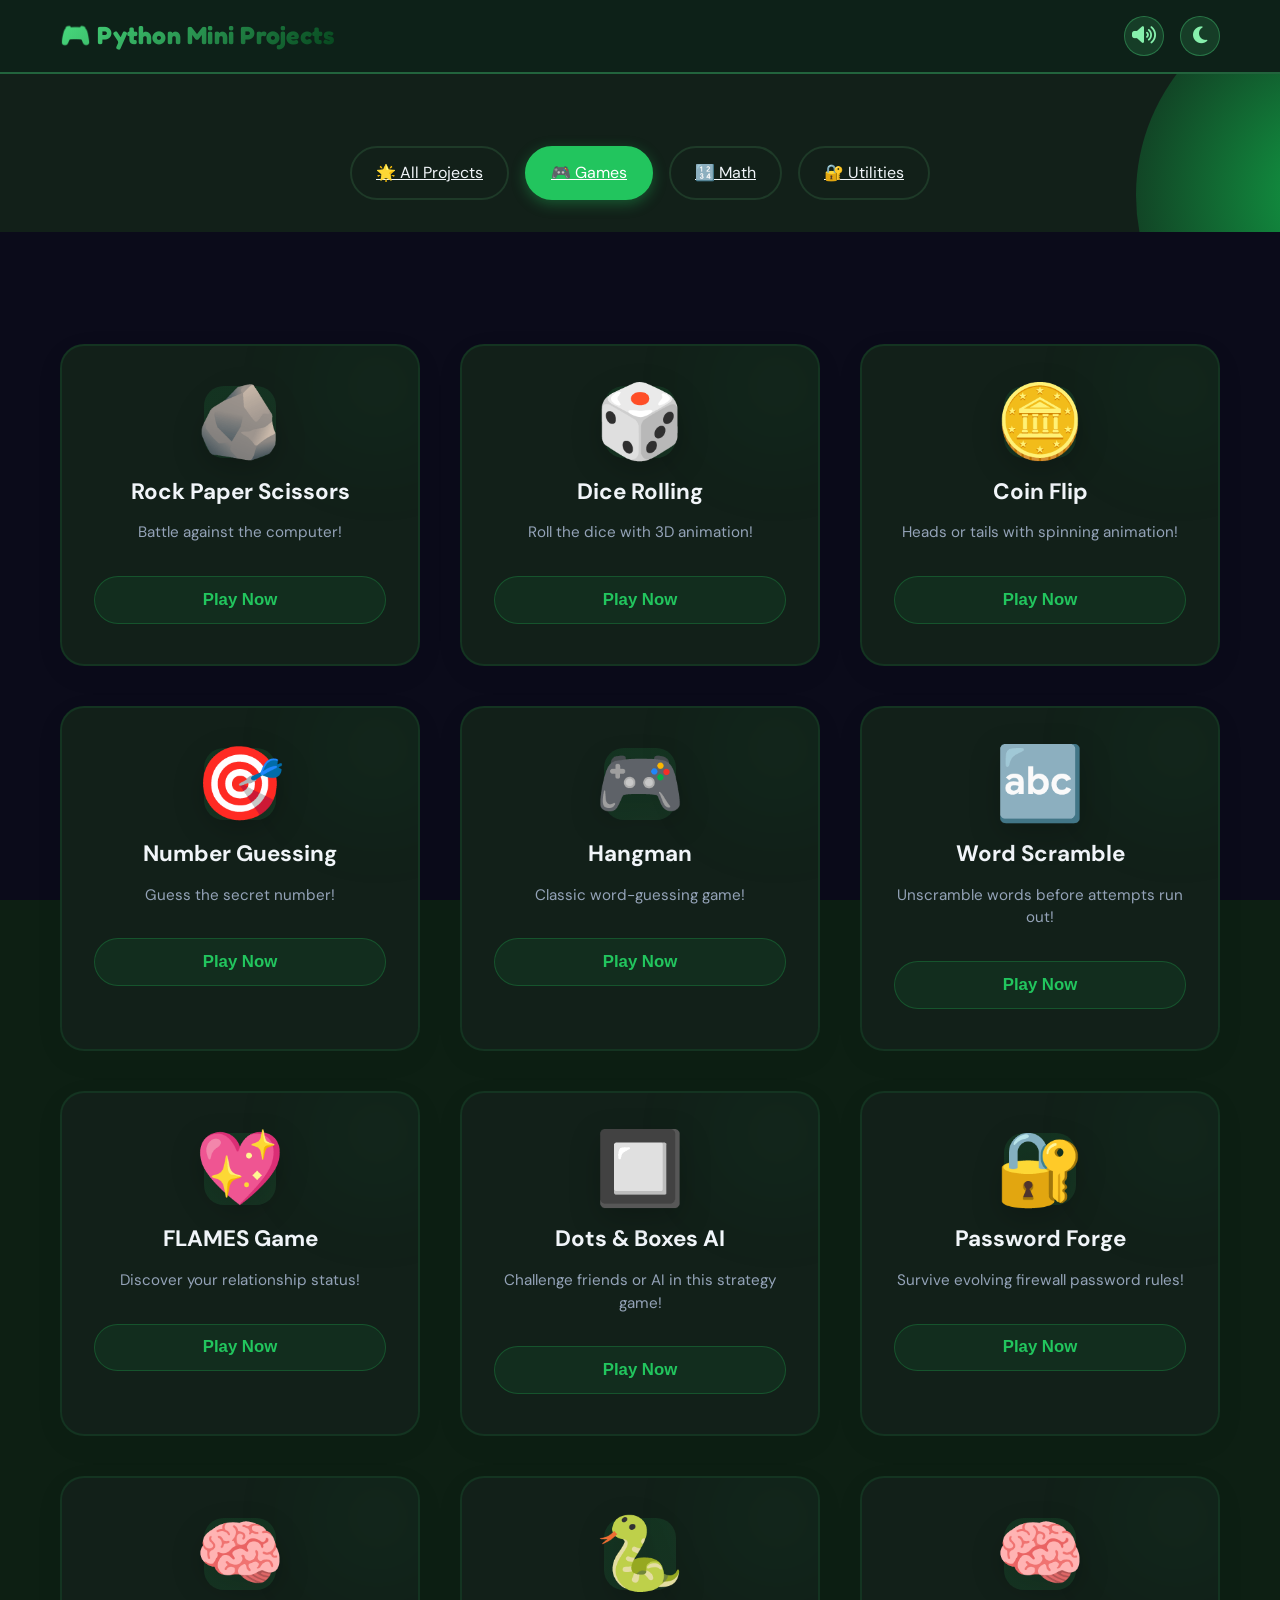
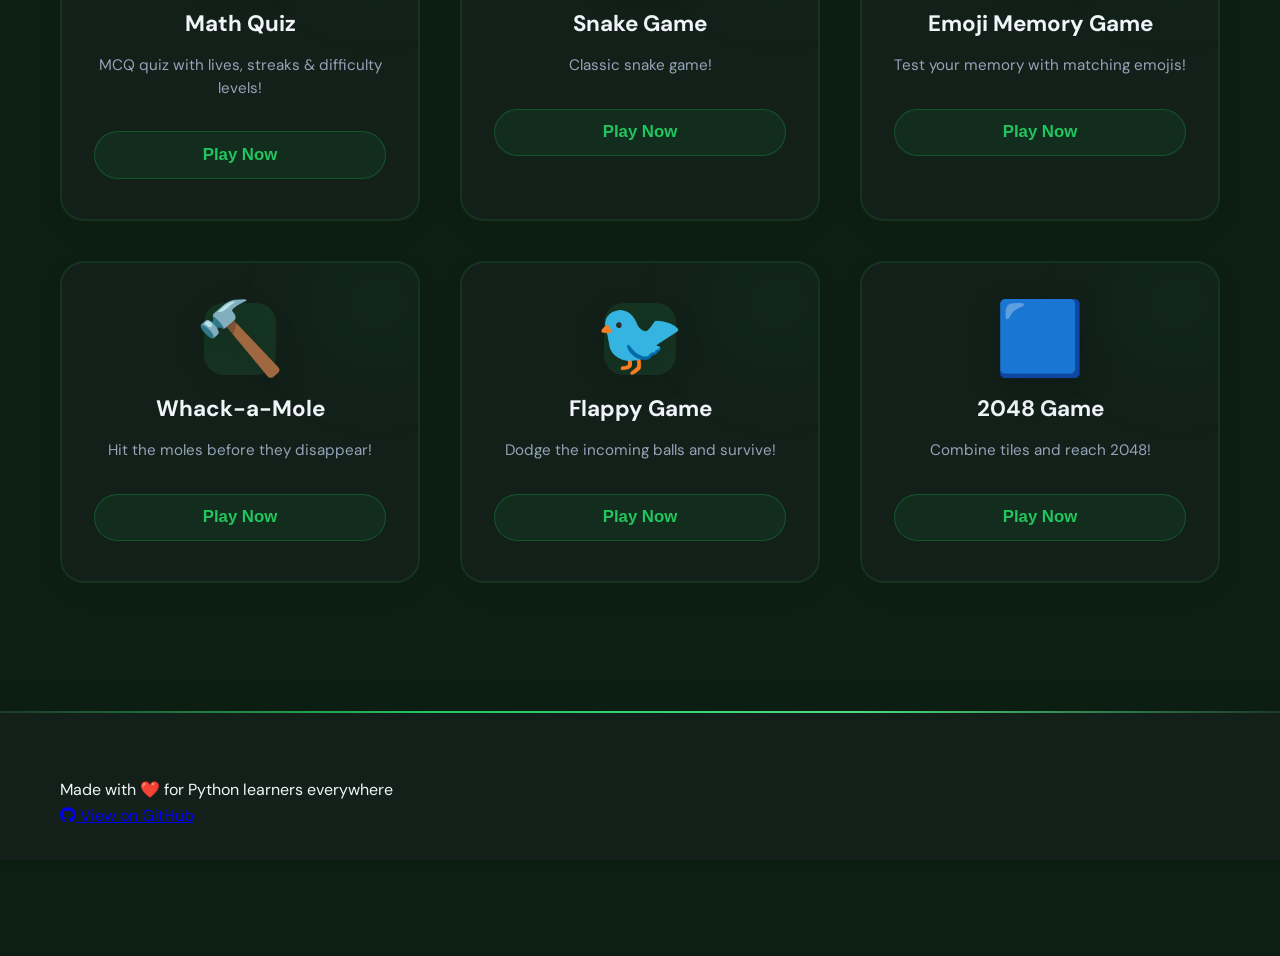
==== web-app/games.html @ bec65f0b "ft : Fixed Search bar and changed the try now button" ====
<!DOCTYPE html>
<html lang="en">

<head>
    <meta charset="UTF-8">
    <meta name="viewport" content="width=device-width, initial-scale=1.0">
    <meta name="description" content="Play beginner-friendly Python game projects in your browser—arcade games, puzzles, and more.">
    <meta name="color-scheme" content="dark light">
    <meta id="themeColorMeta" name="theme-color" content="#0f172a">
    <meta property="og:title" content="Games — Python Mini Projects">
    <meta property="og:description" content="Interactive games—no install required.">
    <meta property="og:type" content="website">
    <title>🎮 Games - Python Mini Projects</title>
    <link rel="icon" href="assets/favicon.svg" type="image/svg+xml">
    <link rel="stylesheet" href="css/styles.css">
    <link rel="stylesheet" href="https://cdnjs.cloudflare.com/ajax/libs/font-awesome/6.4.0/css/all.min.css">
    <style>
        /* ── Page background ── */
        body[data-page="games"] {
            background-image: url('assets/games-bg.jpg');
            background-size: cover;
            background-attachment: fixed;
            background-position: center;
        }

        /* Overlay so cards stay readable */
        body[data-page="games"]::before {
            content: '';
            position: fixed;
            inset: 0;
            background: rgba(10, 4, 30, 0.72);
            z-index: 0;
            pointer-events: none;
        }

        body[data-page="games"] .navbar,
        body[data-page="games"] main,
        body[data-page="games"] .footer {
            position: relative;
            z-index: 1;
        }

        /* Light mode overlay */
        [data-theme="light"] body[data-page="games"]::before {
            background: rgba(237, 233, 254, 0.80);
        }

        /* Active tab highlight for this page */
        .tab[data-category="games"] {
            background: var(--primary-color);
            border-color: var(--primary-color);
            color: white;
        }
    </style>
</head>

<body data-page="games">
    <a href="#main-content" class="skip-link">🚀 Skip to main content</a>

    <!-- Navigation -->
    <nav class="navbar" aria-label="Primary">
        <div class="container">
            <div class="logo">
                <h1>🎮 Python Mini Projects</h1>
            </div>
            <div class="nav-controls">
                <button type="button" class="sound-toggle" id="soundToggle" aria-label="Mute sounds">
                    <i class="fas fa-volume-up" aria-hidden="true"></i>
                </button>
                <button type="button" class="theme-toggle" id="themeToggle" aria-label="Switch to light mode">
                    <i class="fas fa-moon" aria-hidden="true"></i>
                </button>
            </div>
        </div>
    </nav>

    <main id="main-content" tabindex="-1">

        <!-- Category Tabs -->
        <section class="tabs-section" aria-label="Project categories">
            <div class="container">
                <div class="tabs-wrapper">
                    <div class="tabs" role="tablist" aria-label="Project categories">
                        <a href="index.html" class="tab" role="tab">🌟 All Projects</a>
                        <a href="games.html" class="tab active" role="tab" aria-selected="true">🎮 Games</a>
                        <a href="math.html" class="tab" role="tab">🔢 Math</a>
                        <a href="utilities.html" class="tab" role="tab">🔐 Utilities</a>
                    </div>
                </div>
            </div>
        </section>

        <!-- Projects Grid — Games only -->
        <section class="projects-section" aria-label="Game Projects">
            <div class="container">
                <div class="projects-grid" id="projectsGrid">

                    <div class="project-card" data-category="games" data-project="rock-paper-scissor">
                        <div class="card-icon">🪨</div>
                        <h3>Rock Paper Scissors</h3>
                        <p>Battle against the computer!</p>
                        <button class="btn-play">Play Now</button>
                    </div>

                    <div class="project-card" data-category="games" data-project="dice-rolling">
                        <div class="card-icon">🎲</div>
                        <h3>Dice Rolling</h3>
                        <p>Roll the dice with 3D animation!</p>
                        <button class="btn-play">Play Now</button>
                    </div>

                    <div class="project-card" data-category="games" data-project="coin-flip">
                        <div class="card-icon">🪙</div>
                        <h3>Coin Flip</h3>
                        <p>Heads or tails with spinning animation!</p>
                        <button class="btn-play">Play Now</button>
                    </div>

                    <div class="project-card" data-category="games" data-project="number-guessing">
                        <div class="card-icon">🎯</div>
                        <h3>Number Guessing</h3>
                        <p>Guess the secret number!</p>
                        <button class="btn-play">Play Now</button>
                    </div>

                    <div class="project-card" data-category="games" data-project="hangman">
                        <div class="card-icon">🎮</div>
                        <h3>Hangman</h3>
                        <p>Classic word-guessing game!</p>
                        <button class="btn-play">Play Now</button>
                    </div>

                    <div class="project-card" data-category="games" data-project="word-scramble">
                        <div class="card-icon">🔤</div>
                        <h3>Word Scramble</h3>
                        <p>Unscramble words before attempts run out!</p>
                        <button class="btn-play">Play Now</button>
                    </div>

                    <div class="project-card" data-category="games" data-project="flames">
                        <div class="card-icon">💖</div>
                        <h3>FLAMES Game</h3>
                        <p>Discover your relationship status!</p>
                        <button class="btn-play">Play Now</button>
                    </div>

                    <div class="project-card" data-category="games" data-project="dots-boxes">
                        <div class="card-icon">🔲</div>
                        <h3>Dots &amp; Boxes AI</h3>
                        <p>Challenge friends or AI in this strategy game!</p>
                        <button class="btn-play">Play Now</button>
                    </div>

                    <div class="project-card" data-category="games" data-project="password-forge">
                        <div class="card-icon">🔐</div>
                        <h3>Password Forge</h3>
                        <p>Survive evolving firewall password rules!</p>
                        <button class="btn-play">Play Now</button>
                    </div>

                    <div class="project-card" data-category="games" data-project="math-quiz">
                        <div class="card-icon">🧠</div>
                        <h3>Math Quiz</h3>
                        <p>MCQ quiz with lives, streaks & difficulty levels!</p>
                        <button class="btn-play">Play Now</button>
                    </div>

                    <div class="project-card" data-category="games" data-project="snake-game">
                        <div class="card-icon">🐍</div>
                        <h3>Snake Game</h3>
                        <p>Classic snake game!</p>
                        <button class="btn-play">Play Now</button>
                    </div>

                    <div class="project-card" data-category="games" data-project="emoji-memory">
                        <div class="card-icon">🧠</div>
                        <h3>Emoji Memory Game</h3>
                        <p>Test your memory with matching emojis!</p>
                        <button class="btn-play">Play Now</button>
                    </div>

                    <div class="project-card" data-category="games" data-project="whack-a-mole">
                        <div class="card-icon">🔨</div>
                        <h3>Whack-a-Mole</h3>
                        <p>Hit the moles before they disappear!</p>
                        <button class="btn-play">Play Now</button>
                    </div>

                    <div class="project-card" data-category="games" data-project="flappy-game">
                        <div class="card-icon">🐦</div>
                        <h3>Flappy Game</h3>
                        <p>Dodge the incoming balls and survive!</p>
                        <button class="btn-play">Play Now</button>
                    </div>

                    <div class="project-card" data-category="games" data-project="game2048">
                        <div class="card-icon">🟦</div>
                        <h3>2048 Game</h3>
                        <p>Combine tiles and reach 2048!</p>
                        <button class="btn-play">Play Now</button>
                    </div>

                </div><!-- /projects-grid -->
            </div>
        </section>

    </main>

    <!-- Project Modal -->
    <div class="modal" id="projectModal" role="dialog" aria-modal="true"
         aria-labelledby="modalDialogTitle" aria-hidden="true">
        <div class="modal-content">
            <h2 id="modalDialogTitle" class="modal-dialog-title visually-hidden" tabindex="-1">Interactive project</h2>
            <button type="button" class="modal-close" id="modalClose"
                    aria-label="Close project dialog">&times;</button>
            <div id="modalBody"></div>
        </div>
    </div>

    <button type="button" class="back-to-top" id="backToTop" aria-label="Back to top" title="Back to top">
        <i class="fas fa-arrow-up" aria-hidden="true"></i>
    </button>

    <footer class="footer">
        <div class="container">
            <p>Made with ❤️ for Python learners everywhere</p>
            <p>
                <a href="https://github.com/steam-bell-92/python-mini-project"
                   target="_blank" rel="noopener noreferrer">
                    <i class="fab fa-github" aria-hidden="true"></i> View on GitHub
                </a>
            </p>
        </div>
    </footer>

    <script src="js/audio.js"></script>
    <script src="js/projects/rock-paper-scissor.js"></script>
    <script src="js/projects/dice-rolling.js"></script>
    <script src="js/projects/coin-flip.js"></script>
    <script src="js/projects/number-guessing.js"></script>
    <script src="js/projects/hangman.js"></script>
    <script src="js/projects/flames.js"></script>
    <script src="js/projects/fibonacci.js"></script>
    <script src="js/projects/pascal-triangle.js"></script>
    <script src="js/projects/calculator.js"></script>
    <script src="js/projects/collatz.js"></script>
    <script src="js/projects/armstrong.js"></script>
    <script src="js/projects/prime-analyzer.js"></script>
    <script src="js/projects/projectile-motion.js"></script>
    <script src="js/projects/progression-recognizer.js"></script>
    <script src="js/projects/coordinate-polar-transform.js"></script>
    <script src="js/projects/derivative-calculator.js"></script>
    <script src="js/projects/morse-code.js"></script>
    <script src="js/projects/tower-of-hanoi.js"></script>
    <script src="js/projects/math-quiz.js"></script>
    <script src="js/projects/simon-says.js"></script>
    <script src="js/projects.js"></script>
    <script src="js/main.js"></script>

</body>
</html>
---- web-app/css/styles.css ----
/* ── Google Fonts ── */
@import url('https://fonts.googleapis.com/css2?family=Fredoka:wght@400;500;600;700&family=DM+Sans:ital,opsz,wght@0,9..40,300;0,9..40,400;0,9..40,500;0,9..40,600;1,9..40,400&display=swap');

/* ═══════════════════════════════════════
   CSS VARIABLES
═══════════════════════════════════════ */
:root {
    --primary-color:   #22c55e;
    --secondary-color: #4ade80;
    --success-color:   #10b981;
    --danger-color:    #ef4444;
    --warning-color:   #f59e0b;
    --bg-color:        #0d1f13;
    --surface-color:   #122019;
    --text-color:      #f1f5f9;
    --text-secondary:  #94a3b8;
    --border-color:    #1e3a28;
    --shadow: 0 20px 60px rgba(0, 0, 0, 0.7);
    --shadow-modal: 0 35px 80px -12px rgba(0, 0, 0, 0.85);
    --transition:      all 0.3s cubic-bezier(0.4, 0, 0.2, 1);
    --transition-fast: 0.15s cubic-bezier(0.4, 0, 0.2, 1);
    --motion-duration: 0.3s;

    --hero-green-200: #bbf7d0;
    --hero-green-300: #86efac;
    --hero-green-400: #4ade80;
    --hero-green-500: #22c55e;
    --hero-green-600: #05431c;
    --hero-green-nav-bg:  #0d2118;
    --hero-green-border:  rgba(74, 222, 128, 0.35);
    --hero-green-glow:    rgba(34, 197, 94, 0.28);
    --hero-font-display: 'Fredoka', 'Segoe UI', sans-serif;
    --hero-font-body:    'DM Sans', 'Segoe UI', sans-serif;
}

[data-theme="light"] {
    --primary-color:   #16a34a;
    --secondary-color: #22c55e;
    --bg-color:        #f0fdf4;
    --surface-color:   #ffffff;
    --border-color:    #bbf7d0;
    --shadow: 0 20px 60px rgba(34, 197, 94, 0.22);
    --shadow-modal: 0 35px 80px -12px rgba(22, 163, 74, 0.35);
    --text-color:      #0f172a;
    --text-secondary:  #64748b;

    --hero-green-nav-bg:  #e8faf0;
    --hero-green-border:  rgba(22, 163, 74, 0.30);
    --hero-green-glow:    rgba(22, 163, 74, 0.15);
}

/* ═══════════════════════════════════════
   RESET & BASE
═══════════════════════════════════════ */
*, *::before, *::after {
    margin: 0;
    padding: 0;
    box-sizing: border-box;
}

html {
    scroll-behavior: smooth;
}

body {
    font-family: var(--hero-font-body);
    background: var(--bg-color);
    color: var(--text-color);
    line-height: 1.6;
    transition: background-color var(--motion-duration) ease, color var(--motion-duration) ease;
    padding-bottom: 6rem;
}

#main-content {
    scroll-margin-top: 5.5rem;
}

.container {
    max-width: 1200px;
    margin: 0 auto;
    padding: 0 20px;
}

/* ═══════════════════════════════════════
   NAVBAR
═══════════════════════════════════════ */
.navbar {
    background: var(--hero-green-nav-bg);
    padding: 1rem 0;
    position: sticky;
    top: 0;
    z-index: 1000;
    border-bottom: 2px solid var(--hero-green-border);
    box-shadow: 0 4px 24px var(--hero-green-glow), 0 1px 0 rgba(255,255,255,0.04);
    backdrop-filter: blur(12px);
    -webkit-backdrop-filter: blur(12px);
}

.navbar .container {
    display: flex;
    justify-content: space-between;
    align-items: center;
}

.logo h1 {
    font-family: var(--hero-font-display);
    font-size: 1.55rem;
    font-weight: 700;
    letter-spacing: 0.01em;
    display: flex;
    align-items: center;
    gap: 0.7rem;
    background: linear-gradient(135deg, var(--hero-green-400), var(--hero-green-600));
    -webkit-background-clip: text;
    -webkit-text-fill-color: transparent;
    background-clip: text;
}

.logo-icon {
    width: 42px;
    height: 42px;
    color: var(--hero-green-400) !important;
    stroke-width: 2;
    filter: drop-shadow(0 0 6px var(--hero-green-glow));
    flex-shrink: 0;
}

.nav-controls {
    display: flex;
    gap: 1rem;
    align-items: center;
}

.theme-toggle,
.sound-toggle {
    background: rgba(74, 222, 128, 0.15);
    border: 1.5px solid var(--hero-green-border);
    color: var(--hero-green-300);
    width: 40px;
    height: 40px;
    border-radius: 50%;
    cursor: pointer;
    font-size: 1.2rem;
    transition: var(--transition);
    display: flex;
    align-items: center;
    justify-content: center;
}

.theme-toggle:hover,
.sound-toggle:hover {
    background: rgba(74, 222, 128, 0.28);
    box-shadow: 0 0 14px var(--hero-green-glow);
    color: var(--hero-green-200);
    transform: scale(1.1);
}

.sound-toggle:hover  { transform: scale(1.1) rotate(5deg); }
.theme-toggle:active { transform: scale(0.95); }

/* ═══════════════════════════════════════
   HERO SECTION
═══════════════════════════════════════ */
.hero-section {
    position: relative;
    padding: 9rem 0;
    min-height: 520px;
    text-align: center;
    overflow: hidden;
    background: var(--hero-green-nav-bg);
}

/* Canvas fills the full hero */
#boardCanvas {
    position: absolute;
    inset: 0;
    width: 100% !important;
    height: 100% !important;
    z-index: 0;
    pointer-events: none;
    opacity: 0.82;
    display: block;
}

/* Old purple blobs — killed */
.hero-background { background: transparent; }
.hero-background::before,
.hero-background::after { display: none; }

/* Vignette fade at bottom of hero */
.hero-section::after {
    content: '';
    position: absolute;
    bottom: 0;
    left: 0;
    right: 0;
    height: 80px;
    background: linear-gradient(to bottom, transparent, var(--bg-color));
    z-index: 1;
    pointer-events: none;
}

.hero-content {
    position: relative;
    z-index: 2;
    max-width: 900px;
    margin: 0 auto;
}

.hero-title {
    font-family: var(--hero-font-display);
    font-size: 3.6rem;
    font-weight: 700;
    margin-bottom: 1.5rem;
    line-height: 1.2;
    letter-spacing: 0.01em;
    background: linear-gradient(135deg, #0c5125 0%, #1a763c 50%, #0c5125 100%);    -webkit-background-clip: text;
    -webkit-text-fill-color: transparent;
    background-clip: text;
    filter: drop-shadow(0 2px 12px var(--hero-green-glow));
    animation: heroTitleReveal 0.85s cubic-bezier(0.22, 1, 0.36, 1) both;
}

.hero-subtitle {
    font-family: var(--hero-font-display);
    font-size: 1.15rem;
    font-weight: 400;
    letter-spacing: 0.01em;
    color: #ffffff;
    opacity: 1;
    margin-bottom: 2.5rem;
    animation: fadeInUp 0.8s ease 0.22s both;
}

[data-theme="light"] .hero-subtitle { color: #14532d; }

.hero-features {
    display: flex;
    gap: 1rem;
    justify-content: center;
    flex-wrap: wrap;
    margin-bottom: 2rem;
    animation: fadeInUp 0.7s ease 0.4s both;
}

.hero-content .btn-random-project {
    animation: fadeInUp 0.7s ease 0.6s both;
}

/* ═══════════════════════════════════════
   FEATURE BADGES (hero category tabs)
═══════════════════════════════════════ */
.feature-badge {
    display: flex;
    align-items: center;
    gap: 0.5rem;
    background: rgba(20, 83, 45, 0.733);
    padding: 0.65rem 1.25rem;
    border-radius: 50px;
    border: 2px solid var(--hero-green-border);
    color: var(--hero-green-600);
    backdrop-filter: blur(8px);
    transition: var(--transition);
    cursor: pointer;
    font-size: inherit;
    font-family: inherit;
}

.feature-badge .feature-label {
    font-family: var(--hero-font-display);
    font-weight: 600;
    letter-spacing: 0.01em;
    color: var(--hero-green-600);
}

.feature-badge:hover {
    border-color: var(--hero-green-400);
    box-shadow: 0 8px 24px var(--hero-green-glow);
    transform: translateY(-4px);
}

.feature-badge.active {
    background: linear-gradient(135deg, var(--hero-green-600), var(--hero-green-500));
    border-color: var(--hero-green-400);
    box-shadow: 0 4px 18px var(--hero-green-glow);
}

.feature-badge.active .feature-label,
.feature-badge.active .feature-icon svg,
.feature-badge.active .feature-icon i { color: #fff; }

.hero-features .feature-icon svg,
.hero-features .feature-icon i { color: var(--hero-green-300); }

.feature-icon { font-size: 1.25rem; display: inline-block; }

[data-theme="light"] .feature-badge {
    background: rgba(240, 253, 244, 0.85);
    color: var(--hero-green-600);
}
[data-theme="light"] .feature-badge .feature-label { color: var(--hero-green-600); }
[data-theme="light"] .feature-badge.active {
    background: linear-gradient(135deg, var(--hero-green-500), var(--hero-green-600));
}

/* ═══════════════════════════════════════
   RANDOM PROJECT BUTTON
═══════════════════════════════════════ */
.btn-random-project {
    background: linear-gradient(135deg, var(--hero-green-600), var(--hero-green-500));
    border: 2px solid var(--hero-green-500);
    color: white;
    padding: 0.75rem 1.5rem;
    border-radius: 50px;
    cursor: pointer;
    font-size: 1rem;
    font-weight: 600;
    transition: var(--transition);
    display: inline-flex;
    align-items: center;
    gap: 0.5rem;
    white-space: nowrap;
    box-shadow: 0 4px 18px var(--hero-green-glow);
}

.btn-random-project:hover {
    background: linear-gradient(135deg, var(--hero-green-500), var(--hero-green-400));
    border-color: var(--hero-green-400);
    transform: translateY(-2px);
    box-shadow: 0 8px 28px rgba(74, 222, 128, 0.45);
}

.btn-random-project:active { transform: translateY(0); }
.btn-random-project i { font-size: 1.1rem; }

.btn-random-project.shuffle {
    animation: shuffle 0.6s cubic-bezier(0.68, -0.55, 0.265, 1.55);
}

/* ═══════════════════════════════════════
   TABS SECTION (search + filter bar)
═══════════════════════════════════════ */
.tabs-section {
    padding: 3rem 0 2rem;
    background: var(--surface-color);
    position: relative;
    overflow: hidden;
}

.tabs-section::before {
    content: '';
    position: absolute;
    top: -50%;
    right: -20%;
    width: 400px;
    height: 400px;
    background: radial-gradient(circle, rgba(17, 170, 73, 0.927), transparent);
    border-radius: 50%;
    pointer-events: none;
    animation: float 6s ease-in-out infinite;
}

.tabs-section .container {
    display: flex;
    flex-direction: column;
    gap: 2rem;
    position: relative;
    z-index: 1;
}

.tabs-wrapper {
    display: flex;
    align-items: center;
    justify-content: space-between;
    gap: 2rem;
    flex-wrap: wrap;
}

.tabs-wrapper .tabs { flex: 1; min-width: 300px; }

.tabs {
    display: flex;
    gap: 1rem;
    justify-content: center;
    flex-wrap: wrap;
    margin-top: 1.5rem;
}

.tab {
    background: transparent;
    border: 2px solid var(--border-color);
    color: var(--text-color);
    padding: 0.75rem 1.5rem;
    border-radius: 50px;
    cursor: pointer;
    font-size: 1rem;
    transition: var(--transition);
}

.tab:hover {
    border-color: var(--primary-color);
    transform: translateY(-2px);
}

.tab.active {
    background: var(--primary-color);
    border-color: var(--primary-color);
    color: white;
    box-shadow: 0 4px 14px rgba(34, 197, 94, 0.35);
}

.tab:active { transform: scale(0.98); }

/* ═══════════════════════════════════════
   SEARCH BAR
═══════════════════════════════════════ */
.search-section { position: relative; margin-bottom: 2rem; }

.search-wrapper {
    position: relative;
    display: flex;
    align-items: center;
    justify-content: space-between;
    max-width: 600px;
    margin: 0 auto;
    width: 100%;
    height: 56px;
    background: linear-gradient(135deg, rgba(13, 31, 19, 0.85) 0%, rgba(18, 40, 25, 0.8) 100%);
    backdrop-filter: blur(20px) saturate(180%);
    -webkit-backdrop-filter: blur(20px) saturate(180%);
    border: 2px solid rgba(34, 197, 94, 0.55);
    border-radius: 50px;
    padding: 0 1.5rem;
    box-shadow:
        inset 0 1px 2px 0 rgba(255,255,255,0.06),
        0 0 0 1px rgba(34, 197, 94, 0.18),
        0 10px 40px -10px rgba(34, 197, 94, 0.25);
    transition: all 0.4s cubic-bezier(0.4, 0, 0.2, 1);
}

.search-wrapper:hover {
    border-color: rgba(34, 197, 94, 0.75);
    background: linear-gradient(135deg, rgba(13, 31, 19, 0.92) 0%, rgba(18, 40, 25, 0.88) 100%);
}

.search-wrapper:focus-within {
    border-color: rgba(34, 197, 94, 1);
    animation: searchGlow 3s ease-in-out infinite;
}

@keyframes searchGlow {
    0%, 100% {
        box-shadow:
            inset 0 1px 3px 0 rgba(34, 197, 94, 0.12),
            0 0 0 2px rgba(34, 197, 94, 0.35),
            0 20px 60px -10px rgba(34, 197, 94, 0.45);
    }
    50% {
        box-shadow:
            inset 0 1px 3px 0 rgba(74, 222, 128, 0.18),
            0 0 0 2px rgba(74, 222, 128, 0.45),
            0 25px 70px -10px rgba(34, 197, 94, 0.55);
    }
}

[data-theme="light"] .search-wrapper {
    background: linear-gradient(135deg, rgba(240,253,244,0.9) 0%, rgba(220,252,231,0.85) 100%);
    border-color: rgba(22, 163, 74, 0.5);
}
[data-theme="light"] .search-wrapper:hover {
    background: linear-gradient(135deg, rgba(240,253,244,0.97) 0%, rgba(220,252,231,0.95) 100%);
}

.search-icon-wrapper {
    display: flex;
    align-items: center;
    justify-content: center;
    margin-right: 0.75rem;
    color: rgba(34, 197, 94, 0.8);
    flex-shrink: 0;
}

.search-icon {
    font-size: 1.2rem;
    transition: all 0.3s ease;
}

.search-wrapper:focus-within .search-icon {
    color: rgba(34, 197, 94, 1);
    transform: scale(1.1);
}

.search-input {
    flex: 1;
    background: transparent;
    border: none;
    color: var(--text-color);
    font-size: 1.05rem;
    font-weight: 500;
    outline: none;
    padding: 0.8rem 0.5rem;
    font-family: inherit;
    min-width: 0;
    height: 100%;
}

.search-input::placeholder { color: rgba(148, 163, 184, 0.6); font-weight: 400; }

.search-input:-webkit-autofill,
.search-input:-webkit-autofill:hover,
.search-input:-webkit-autofill:focus,
.search-input:-webkit-autofill:active {
    -webkit-box-shadow: 0 0 0 1000px transparent inset;
    -webkit-text-fill-color: var(--text-color);
}

[data-theme="light"] .search-input { color: #0d1f13; }
[data-theme="light"] .search-input::placeholder { color: rgba(20, 83, 45, 0.45); }

.search-shortcut {
    display: flex;
    align-items: center;
    margin-left: 0.5rem;
    opacity: 0.7;
    transition: all 0.3s ease;
    font-size: 0.8rem;
    white-space: nowrap;
}

.search-wrapper:focus-within .search-shortcut { opacity: 0; display: none; }

.search-shortcut kbd {
    background: rgba(34, 197, 94, 0.2);
    border: 1px solid rgba(34, 197, 94, 0.45);
    border-radius: 6px;
    padding: 0.35rem 0.6rem;
    font-family: 'Courier New', monospace;
    font-size: 0.8rem;
    font-weight: 600;
    color: rgba(34, 197, 94, 0.9);
    box-shadow: 0 2px 0 rgba(0,0,0,0.1);
}

.search-loader {
    display: flex;
    align-items: center;
    justify-content: center;
    margin: 0 0.5rem;
    flex-shrink: 0;
}

.spinner {
    width: 18px;
    height: 18px;
    border: 2.5px solid rgba(34, 197, 94, 0.2);
    border-top-color: rgba(34, 197, 94, 0.9);
    border-radius: 50%;
    animation: spin 1s linear infinite;
}

.search-clear-btn {
    background: none;
    border: none;
    color: rgba(34, 197, 94, 0.7);
    cursor: pointer;
    font-size: 1.2rem;
    padding: 0.4rem 0.6rem;
    margin-left: 0.25rem;
    transition: all 0.2s ease;
    border-radius: 50%;
    display: flex;
    align-items: center;
    justify-content: center;
    width: 40px;
    height: 40px;
    flex-shrink: 0;
}

.search-clear-btn:hover {
    background: rgba(34, 197, 94, 0.15);
    color: rgba(34, 197, 94, 1);
    transform: rotate(90deg) scale(1.1);
}

.search-clear-btn:focus {
    outline: 2px solid rgba(34, 197, 94, 0.6);
    outline-offset: 2px;
}

.search-clear-btn:active { transform: rotate(90deg) scale(0.95); }

/* ═══════════════════════════════════════
   SEARCH DROPDOWN
═══════════════════════════════════════ */
.search-dropdown {
    position: absolute;
    top: 100%;
    left: 50%;
    transform: translateX(-50%);
    width: calc(100% + 4rem);
    max-width: 600px;
    margin-top: 0.75rem;
    background: rgba(13, 31, 19, 0.97);
    backdrop-filter: blur(15px);
    -webkit-backdrop-filter: blur(15px);
    border: 2px solid rgba(34, 197, 94, 0.25);
    border-radius: 20px;
    box-shadow: 0 20px 50px rgba(0,0,0,0.5), 0 0 40px rgba(34, 197, 94, 0.08);
    z-index: 1000;
    animation: dropdownSlideIn 0.3s cubic-bezier(0.4, 0, 0.2, 1);
}

[data-theme="light"] .search-dropdown {
    background: rgba(240, 253, 244, 0.98);
    border-color: rgba(22, 163, 74, 0.25);
}

.dropdown-content {
    max-height: 400px;
    overflow-y: auto;
    padding: 0;
}

.dropdown-section {
    padding: 0.75rem 0;
    border-bottom: 1px solid rgba(34, 197, 94, 0.1);
}
.dropdown-section:last-child { border-bottom: none; }

.dropdown-section-title {
    padding: 0.5rem 1.5rem;
    font-size: 0.8rem;
    font-weight: 700;
    text-transform: uppercase;
    letter-spacing: 0.5px;
    color: var(--text-secondary);
    display: flex;
    align-items: center;
    gap: 0.5rem;
    opacity: 0.7;
}

.dropdown-list { display: flex; flex-direction: column; }

.dropdown-item {
    padding: 0.75rem 1.5rem;
    cursor: pointer;
    transition: all 0.2s ease;
    display: flex;
    align-items: center;
    gap: 0.75rem;
    color: var(--text-secondary);
    border-left: 3px solid transparent;
}

.dropdown-item:hover,
.dropdown-item.selected {
    background: rgba(34, 197, 94, 0.12);
    color: var(--primary-color);
    border-left-color: var(--primary-color);
}

.dropdown-item:active { background: rgba(34, 197, 94, 0.22); }
.dropdown-item-icon { font-size: 0.9rem; opacity: 0.7; }
.dropdown-item-text { flex: 1; font-weight: 500; }

.dropdown-item-tag {
    display: inline-block;
    background: rgba(34, 197, 94, 0.18);
    color: var(--primary-color);
    padding: 0.15rem 0.5rem;
    border-radius: 4px;
    font-size: 0.75rem;
    font-weight: 600;
}

.dropdown-recent-item {
    display: flex;
    align-items: center;
    justify-content: space-between;
    padding: 0.5rem 1.5rem;
}

.dropdown-recent-text { display: flex; align-items: center; gap: 0.5rem; flex: 1; }

.dropdown-recent-remove {
    background: none;
    border: none;
    color: var(--text-secondary);
    cursor: pointer;
    opacity: 0;
    transition: opacity 0.2s ease;
    padding: 0.25rem;
    font-size: 0.9rem;
}

.dropdown-recent-item:hover .dropdown-recent-remove { opacity: 1; color: var(--danger-color); }

.dropdown-tips { padding: 1rem 1.5rem; font-size: 0.85rem; color: var(--text-secondary); }
.dropdown-tips p { margin: 0 0 0.5rem; font-weight: 600; color: var(--text-color); }
.dropdown-tips ul { list-style: none; padding: 0; margin: 0; }
.dropdown-tips li { padding: 0.25rem 0; opacity: 0.8; }

.dropdown-tips code {
    background: rgba(34, 197, 94, 0.12);
    color: var(--primary-color);
    padding: 0.1rem 0.3rem;
    border-radius: 3px;
    font-family: 'Monaco', 'Courier New', monospace;
    font-size: 0.8rem;
    font-weight: 600;
}

.dropdown-content::-webkit-scrollbar { width: 6px; }
.dropdown-content::-webkit-scrollbar-track { background: transparent; }
.dropdown-content::-webkit-scrollbar-thumb { background: rgba(34, 197, 94, 0.3); border-radius: 3px; }
.dropdown-content::-webkit-scrollbar-thumb:hover { background: rgba(34, 197, 94, 0.5); }

/* ═══════════════════════════════════════
   EMPTY / NO-RESULTS STATES
═══════════════════════════════════════ */
.empty-state {
    padding: 3rem 2rem;
    text-align: center;
    background: rgba(34, 197, 94, 0.04);
    border: 2px dashed rgba(34, 197, 94, 0.18);
    border-radius: 20px;
    margin-top: 2rem;
    animation: fadeIn 0.4s ease;
}

.empty-state p { margin: 0.5rem 0; color: var(--text-secondary); }
.empty-state p:first-child { font-size: 1.5rem; color: var(--text-color); font-weight: 600; margin-bottom: 0.5rem; }
.empty-state-hint { font-size: 0.9rem !important; opacity: 0.8; }

.no-results { text-align: center; padding: 4rem 2rem; animation: fadeIn 0.6s ease; }
.no-results-icon { font-size: 4rem; margin-bottom: 1rem; opacity: 0.5; }
.no-results h3 { font-size: 1.5rem; margin-bottom: 0.5rem; }
.no-results p { color: var(--text-secondary); }

/* ═══════════════════════════════════════
   PROJECT CARDS
═══════════════════════════════════════ */
.projects-section { padding: 4rem 0; }

.projects-grid {
    display: grid;
    grid-template-columns: repeat(auto-fill, minmax(300px, 1fr));
    gap: 2.5rem;
    margin-top: 3rem;
}

.project-card {
    position: relative;
    background: var(--surface-color);
    padding: 2.5rem 2rem;
    border-radius: 24px;
    text-align: center;
    border: 2px solid rgba(34, 197, 94, 0.12);
    box-shadow: 0 8px 30px rgba(0,0,0,0.05);
    transition: all 0.4s cubic-bezier(0.34, 1.56, 0.64, 1);
    cursor: pointer;
    overflow: hidden;
    animation: fadeIn 0.6s ease;
    z-index: 1;
}

/* Ambient glow blob */
.project-card::after {
    content: '';
    position: absolute;
    top: -20px;
    right: -20px;
    width: 120px;
    height: 120px;
    background: var(--primary-color);
    filter: blur(60px);
    opacity: 0.08;
    border-radius: 50%;
    z-index: -1;
    transition: all 0.5s ease;
}

/* Gradient border on hover */
.project-card::before {
    content: '';
    position: absolute;
    inset: 0;
    border-radius: 24px;
    padding: 2px;
    background: linear-gradient(135deg, var(--primary-color), var(--secondary-color));
    -webkit-mask: linear-gradient(#fff 0 0) content-box, linear-gradient(#fff 0 0);
    -webkit-mask-composite: xor;
    mask-composite: exclude;
    opacity: 0;
    transition: opacity 0.4s ease;
    z-index: -1;
}

.project-card:hover {
    transform: translateY(-10px) scale(1.02);
    box-shadow: 0 20px 40px rgba(34, 197, 94, 0.18);
    border-color: transparent;
}

.project-card:hover::after  { opacity: 0.18; transform: scale(1.5); }
.project-card:hover::before { opacity: 1; }
.project-card:active { transform: translateY(-5px) scale(1); }

/* Card icon wrapper (SVG Lucide icons) */
.card-icon {
    width: 72px;
    height: 72px;
    margin: 0 auto 1rem;
    display: flex;
    align-items: center;
    justify-content: center;
    border-radius: 20px;
    background: linear-gradient(135deg, rgba(34, 197, 94, 0.12), rgba(74, 222, 128, 0.10));
    transition: all 0.4s cubic-bezier(0.34, 1.56, 0.64, 1);
    font-size: 4.5rem;
    filter: drop-shadow(0 10px 15px rgba(0,0,0,0.2));
}

.card-icon svg { width: 34px; height: 34px; stroke-width: 2.2; }

.project-card:hover .card-icon {
    transform: translateY(-4px) scale(1.08);
    animation: bounce 2s infinite;
}

.project-card h3 { font-size: 1.4rem; margin-bottom: 0.75rem; color: var(--text-color); font-weight: 700; }
.project-card p  { color: var(--text-secondary); margin-bottom: 2rem; font-size: 0.95rem; line-height: 1.5; }

.btn-play {
    background: rgba(34, 197, 94, 0.08);
    color: var(--primary-color);
    border: 1px solid rgba(34, 197, 94, 0.25);
    padding: 0.8rem 2.5rem;
    border-radius: 50px;
    cursor: pointer;
    font-size: 1.05rem;
    font-weight: 600;
    transition: all 0.3s ease;
    width: 100%;
}

.project-card:hover .btn-play {
    background: linear-gradient(135deg, var(--primary-color), var(--secondary-color));
    color: white;
    border-color: transparent;
    box-shadow: 0 8px 20px rgba(34, 197, 94, 0.4);
}

.btn-play:hover   { transform: translateY(-2px); }
.btn-play:active  { transform: translateY(0); }

.btn-generate {
    background: linear-gradient(135deg, var(--primary-color), var(--secondary-color));
    color: white;
    border: none;
    padding: 0.75rem 2rem;
    border-radius: 50px;
    cursor: pointer;
    font-size: 1rem;
    font-weight: 600;
    transition: var(--transition);
}

.btn-generate:hover {
    transform: scale(1.05);
    box-shadow: 0 5px 20px rgba(34, 197, 94, 0.4);
}

/* Icon colour classes */
.game-icon-rps     { color: #999fee; }
.game-icon-dice    { color: #e04f4f; }
.game-icon-coin    { color: #eab308; }
.game-icon-target  { color: #5bc085; }
.game-icon-hangman { color: #b99b48; }
.game-icon-word    { color: #8a99ee; }
.game-icon-love    { color: #ec4899; }
.game-icon-grid    { color: #5cf6a1; }
.game-icon-lock    { color: #06b6d4; }
.game-icon-brain   { color: #f59e0b; }
.game-icon-snake   { color: #22c55e; }
.game-icon-memory  { color: rgb(199,199,0); }
.game-icon-hammer  { color: #8a5834; }
.game-icon-puzzle  { color: #3b82f6; }
.game-icon-bird    { color: #38bdf8; }

.math-icon-fibonacci { color: #10b981; }
.math-icon-progress  { color: #06b6d4; }
.math-icon-triangle  { color: #f59e0b; }
.math-icon-gem       { color: #f65c71; }
.math-icon-calc      { color: #06b6d4; }
.math-icon-number    { color: #84cc16; }
.math-icon-prime     { color: rgb(247,79,107); }
.math-icon-rocket    { color: #f97316; }
.math-icon-compass   { color: #14b8a6; }
.math-icon-derivative{ color: #ec4899; }

.utility-icon-radio   { color: #3b82f6; }
.utility-icon-tower   { color: #f97316; }
.utility-icon-convert { color: #22c55e; }
.utility-icon-typing  { color: #5cdff6; }

/* ═══════════════════════════════════════
   MODAL
═══════════════════════════════════════ */
.modal {
    display: none;
    position: fixed;
    inset: 0;
    background: rgba(13, 31, 19, 0.75);
    backdrop-filter: blur(6px);
    -webkit-backdrop-filter: blur(6px);
    z-index: 2000;
    animation: fadeIn 0.3s ease;
}

.modal.active {
    display: flex;
    align-items: center;
    justify-content: center;
}

.modal-content {
    background: var(--surface-color);
    padding: 2rem;
    border-radius: 20px;
    max-width: 900px;
    width: 90%;
    max-height: 90vh;
    overflow-y: auto;
    position: relative;
    animation: slideUp 0.3s ease;
    box-shadow: var(--shadow-modal);
    border: 1px solid var(--border-color);
}

.modal-close {
    position: absolute;
    top: 1rem;
    right: 1rem;
    background: var(--danger-color);
    color: white;
    border: none;
    width: 40px;
    height: 40px;
    border-radius: 50%;
    font-size: 1.5rem;
    cursor: pointer;
    transition: var(--transition);
}

.modal-close:hover { transform: scale(1.1) rotate(90deg); }

/* ═══════════════════════════════════════
   FOOTER (full — not the fixed bar)
═══════════════════════════════════════ */
.footer {
    background: var(--surface-color);
    border-top: 2px solid var(--border-color);
    padding: 4rem 0 2rem;
    margin-top: 4rem;
    position: relative;
    box-shadow: 0 -10px 30px rgba(0,0,0,0.05);
}

.footer::before {
    content: '';
    position: absolute;
    top: -2px;
    left: 0;
    right: 0;
    height: 2px;
    background: linear-gradient(90deg, transparent, var(--primary-color), var(--secondary-color), transparent);
}

.footer-content {
    display: grid;
    grid-template-columns: 2fr 1fr 1fr 1.5fr;
    gap: 2.5rem;
    margin-bottom: 3rem;
}

.footer-brand h2 {
    font-size: 1.5rem;
    background: linear-gradient(135deg, var(--primary-color), var(--secondary-color));
    -webkit-background-clip: text;
    -webkit-text-fill-color: transparent;
    background-clip: text;
    margin-bottom: 1rem;
}

.footer-brand p { color: var(--text-secondary); max-width: 400px; margin-bottom: 1.5rem; }

.footer-social-icons { display: flex; gap: 1rem; }

.footer-social-icons a {
    display: flex;
    align-items: center;
    justify-content: center;
    width: 40px;
    height: 40px;
    border-radius: 50%;
    background: rgba(34, 197, 94, 0.1);
    color: var(--primary-color);
    font-size: 1.2rem;
    transition: var(--transition);
    border: 1px solid rgba(34, 197, 94, 0.2);
    text-decoration: none;
}

.footer-social-icons a:hover {
    background: var(--primary-color);
    color: white;
    transform: translateY(-5px);
    box-shadow: 0 10px 20px rgba(34, 197, 94, 0.3);
}

.footer-links h3,
.footer-newsletter h3 {
    font-size: 1.2rem;
    color: var(--text-color);
    margin-bottom: 1.5rem;
    position: relative;
    padding-bottom: 0.5rem;
}

.footer-links h3::after,
.footer-newsletter h3::after {
    content: '';
    position: absolute;
    bottom: 0;
    left: 0;
    width: 40px;
    height: 2px;
    background: var(--primary-color);
    border-radius: 2px;
}

.footer-links ul { list-style: none; }
.footer-links li { margin-bottom: 0.8rem; }

.footer-links a {
    color: var(--text-secondary);
    text-decoration: none;
    transition: var(--transition);
    display: flex;
    align-items: center;
    gap: 0.5rem;
}

.footer-links a i { font-size: 0.9rem; color: var(--primary-color); opacity: 0.7; transition: var(--transition); }
.footer-links a:hover { color: var(--primary-color); transform: translateX(5px); }
.footer-links a:hover i { opacity: 1; }

.footer-newsletter p { color: var(--text-secondary); margin-bottom: 1rem; font-size: 0.95rem; }

.newsletter-form { display: flex; position: relative; }

.newsletter-form input {
    width: 100%;
    padding: 0.8rem 3.5rem 0.8rem 1.2rem;
    border-radius: 50px;
    border: 1px solid var(--border-color);
    background: var(--bg-color);
    color: var(--text-color);
    font-family: inherit;
    font-size: 0.95rem;
    outline: none;
    transition: var(--transition);
}

.newsletter-form input:focus {
    border-color: var(--primary-color);
    box-shadow: 0 0 0 3px rgba(34, 197, 94, 0.15);
}

.newsletter-form button {
    position: absolute;
    right: 4px;
    top: 50%;
    transform: translateY(-50%);
    width: 36px;
    height: 36px;
    border-radius: 50%;
    border: none;
    background: linear-gradient(135deg, var(--primary-color), var(--secondary-color));
    color: white;
    cursor: pointer;
    display: flex;
    align-items: center;
    justify-content: center;
    transition: var(--transition);
}

.newsletter-form button:hover {
    box-shadow: 0 5px 15px rgba(34, 197, 94, 0.4);
    transform: translateY(-50%) scale(1.05);
}

.footer-bottom {
    display: flex;
    flex-direction: column;
    align-items: center;
    gap: 1rem;
    padding-top: 2rem;
    border-top: 1px solid var(--border-color);
    color: var(--text-secondary);
    font-size: 0.95rem;
}

.footer-bottom-links { display: flex; align-items: center; gap: 1rem; }
.footer-bottom-links a { color: var(--text-secondary); text-decoration: none; transition: var(--transition); }
.footer-bottom-links a:hover { color: var(--primary-color); }
.separator { color: var(--border-color); }

/* ═══════════════════════════════════════
   BACK TO TOP
═══════════════════════════════════════ */
.back-to-top {
    position: fixed;
    right: 1.5rem;
    bottom: 6.5rem;
    width: 3.25rem;
    height: 3.25rem;
    border: none;
    border-radius: 50%;
    background: linear-gradient(135deg, var(--primary-color), var(--secondary-color));
    color: white;
    box-shadow: var(--shadow);
    cursor: pointer;
    display: grid;
    place-items: center;
    font-size: 1.1rem;
    opacity: 0;
    transform: translateY(1rem) scale(0.9);
    pointer-events: none;
    transition: opacity 0.25s ease, transform 0.25s ease, box-shadow 0.25s ease;
    z-index: 1500;
}

.back-to-top.visible { opacity: 1; transform: translateY(0) scale(1); pointer-events: auto; }
.back-to-top:hover { box-shadow: 0 12px 30px rgba(34, 197, 94, 0.45); transform: translateY(-3px) scale(1.05); }
.back-to-top:focus-visible { outline: 3px solid rgba(255,255,255,0.85); outline-offset: 3px; }

/* ═══════════════════════════════════════
   ACCESSIBILITY
═══════════════════════════════════════ */
.visually-hidden {
    position: absolute;
    width: 1px; height: 1px;
    padding: 0; margin: -1px;
    overflow: hidden;
    clip: rect(0,0,0,0);
    white-space: nowrap;
    border: 0;
}

.skip-link {
    position: absolute;
    top: -90px;
    left: 50%;
    transform: translateX(-50%);
    background: var(--primary-color);
    color: white;
    padding: 0.9rem 1.4rem;
    border-radius: 5px;
    font-size: 0.95rem;
    font-weight: 700;
    text-decoration: none;
    z-index: 5000;
    transition: top 0.3s ease, transform 0.3s ease;
}

.skip-link:focus { top: 1rem; transform: translateX(-50%) scale(1.03); outline: 2px solid rgba(255,255,255,0.9); outline-offset: 1px; }
.skip-link:hover { transform: translateX(-50%) scale(1.05); }

.tab:focus-visible,
.theme-toggle:focus-visible,
.modal-close:focus-visible,
.btn-play:focus-visible { outline: 3px solid var(--primary-color); outline-offset: 3px; }

.footer a:focus-visible { outline: 2px solid var(--primary-color); outline-offset: 4px; }

/* ═══════════════════════════════════════
   SCROLLBAR
═══════════════════════════════════════ */
::-webkit-scrollbar { width: 10px; }
::-webkit-scrollbar-track { background: var(--bg-color); }
::-webkit-scrollbar-thumb { background: var(--primary-color); border-radius: 5px; }
::-webkit-scrollbar-thumb:hover { background: var(--secondary-color); }

/* ═══════════════════════════════════════
   ANIMATIONS
═══════════════════════════════════════ */
@keyframes fadeIn {
    from { opacity: 0; }
    to   { opacity: 1; }
}

@keyframes fadeInUp {
    from { opacity: 0; transform: translateY(30px); }
    to   { opacity: 1; transform: translateY(0); }
}

@keyframes heroTitleReveal {
    from { opacity: 0; transform: translateY(28px) scale(0.97); }
    to   { opacity: 1; transform: translateY(0)   scale(1); }
}

@keyframes slideUp {
    from { transform: translateY(50px); opacity: 0; }
    to   { transform: translateY(0);    opacity: 1; }
}

@keyframes bounce {
    0%, 100% { transform: translateY(0); }
    50%       { transform: translateY(-10px); }
}

@keyframes float {
    0%, 100% { transform: translateY(0)    translateX(0); }
    50%       { transform: translateY(-20px) translateX(20px); }
}

@keyframes shuffle {
    0%   { transform: rotateZ(0deg)   scale(1); }
    25%  { transform: rotateZ(-10deg) scale(1.05); }
    50%  { transform: rotateZ(10deg)  scale(1.05); }
    75%  { transform: rotateZ(-5deg)  scale(1.05); }
    100% { transform: rotateZ(0deg)   scale(1); }
}

@keyframes spin {
    to { transform: rotate(360deg); }
}

@keyframes dropdownSlideIn {
    from { opacity: 0; transform: translateX(-50%) translateY(-10px); }
    to   { opacity: 1; transform: translateX(-50%) translateY(0); }
}

/* ═══════════════════════════════════════
   RESPONSIVE
═══════════════════════════════════════ */
@media (max-width: 992px) {
    .footer-content { grid-template-columns: 1fr 1fr; }
    .footer-brand { grid-column: 1 / -1; }
    .footer-brand p { max-width: 600px; }
}

@media (max-width: 768px) {
    .hero-section { padding: 7rem 0; min-height: 400px; }
    .hero-title   { font-size: 2.3rem; }
    .hero-subtitle { font-size: 1rem; margin-bottom: 2rem; }
    .hero-features { gap: 1rem; margin-bottom: 2rem; }
    .feature-badge { padding: 0.6rem 1.2rem; font-size: 0.95rem; }

    .tabs-section { padding: 2rem 0 1.5rem; }
    .tabs-section .container { gap: 1.5rem; }
    .tabs-wrapper { flex-direction: column; gap: 1rem; align-items: stretch; }
    .tabs-wrapper .tabs { min-width: unset; width: 100%; }
    .tabs { gap: 0.6rem; margin-top: 0; justify-content: flex-start; }
    .tab { padding: 0.6rem 1.1rem; font-size: 0.9rem; }

    .btn-random-project { width: 100%; justify-content: center; padding: 0.75rem 1.25rem; font-size: 0.95rem; }

    .projects-section { padding: 2.5rem 0; }
    .projects-grid { grid-template-columns: repeat(auto-fill, minmax(240px, 1fr)); gap: 1.5rem; margin-top: 1.5rem; }
    .project-card { padding: 1.75rem 1.5rem; }
    .card-icon { font-size: 3.25rem; margin-bottom: 0.85rem; }
    .project-card h3 { font-size: 1.15rem; }

    .search-wrapper { height: 50px; padding: 0 1.1rem; }
    .search-input { font-size: 0.95rem; }
    .search-shortcut { display: none; }

    .modal-content { padding: 1.5rem; border-radius: 16px; }
}

@media (max-width: 576px) {
    .footer-content { grid-template-columns: 1fr; text-align: center; gap: 2rem; }
    .footer-social-icons { justify-content: center; }
    .footer-links h3::after, .footer-newsletter h3::after { left: 50%; transform: translateX(-50%); }
    .footer-links a { justify-content: center; }
}

@media (max-width: 480px) {
    .hero-section  { padding: 5rem 0; min-height: 320px; }
    .hero-title    { font-size: 1.9rem; margin-bottom: 0.8rem; }
    .hero-subtitle { font-size: 0.95rem; margin-bottom: 1.5rem; }
    .hero-features { flex-direction: column; gap: 0.8rem; margin-bottom: 1.5rem; }
    .feature-badge { width: 100%; justify-content: center; padding: 0.6rem 1rem; }
}

@media (max-width: 375px) {
    .container { padding: 0 16px; }
    .hero-title    { font-size: 1.7rem; }
    .hero-subtitle { font-size: 0.95rem; margin-bottom: 1.25rem; }
    .tab { padding: 0.55rem 1rem; font-size: 0.85rem; }
    .btn-random-project { padding: 0.65rem 0.85rem; font-size: 0.85rem; }
    .projects-grid { grid-template-columns: 1fr; gap: 1rem; }
    .project-card  { padding: 1.25rem 1rem; }
    .card-icon     { font-size: 2.75rem; }
    .project-card h3 { font-size: 1rem; }
    .project-card p  { font-size: 0.85rem; }
    .btn-play, .btn-generate { padding: 0.6rem 1.25rem; font-size: 0.85rem; }
    .search-wrapper { height: 44px; padding: 0 0.85rem; }
    .search-input   { font-size: 0.85rem; }
    .logo h1 { font-size: 1.1rem; }
    .theme-toggle, .sound-toggle { width: 32px; height: 32px; font-size: 0.9rem; }
}

/* ═══════════════════════════════════════
   REDUCED MOTION
═══════════════════════════════════════ */
@media (prefers-reduced-motion: reduce) {
    html { scroll-behavior: auto; }
    :root { --motion-duration: 0.01ms; --transition: none; --transition-fast: none; }

    .card-icon,
    .project-card:hover .card-icon { animation: none !important; }
    .project-card { animation: none !important; }
    .modal { animation: none; backdrop-filter: none; -webkit-backdrop-filter: none; }
    .modal-content { animation: none; }

    .theme-toggle:hover, .theme-toggle:active,
    .tab:hover, .tab:active,
    .project-card:hover, .project-card:active,
    .btn-play:hover, .btn-play:active,
    .modal-close:hover { transform: none; }
}

.search-box {
    display: flex;
    align-items: center;
    gap: 12px;
    background: rgba(255,255,255,0.12);
    padding: 12px 20px;
    border-radius: 999px; /* fully rounded */
    backdrop-filter: blur(10px);
    border: 1px solid rgba(255,255,255,0.15);
    width: 420px; /* increased width */
    transition: all 0.3s ease;
}

.search-box:focus-within {
    border-color: #7cf29a;
    box-shadow: 0 0 14px rgba(124, 242, 154, 0.45);
    transform: scale(1.02);
}

.search-box i {
    color: #fff;
    font-size: 15px;
}

.search-box input {
    background: transparent;
    border: none;
    outline: none;
    color: white;
    width: 100%;
    font-size: 15px;
}

.search-box input::placeholder {
    color: rgba(255,255,255,0.75);
}


/* LIGHT MODE */
[data-theme="light"] .search-box {
    background: rgba(0, 0, 0, 0.08);
    border: 1px solid rgba(0, 0, 0, 0.12);
}

[data-theme="light"] .search-box i {
    color: #222;
}

[data-theme="light"] .search-box input {
    color: #222;
}

[data-theme="light"] .search-box input::placeholder {
    color: rgba(0,0,0,0.55);
}

[data-theme="light"] .search-box:focus-within {
    border-color: #2e8b57;
    box-shadow: 0 0 12px rgba(46, 139, 87, 0.25);
}
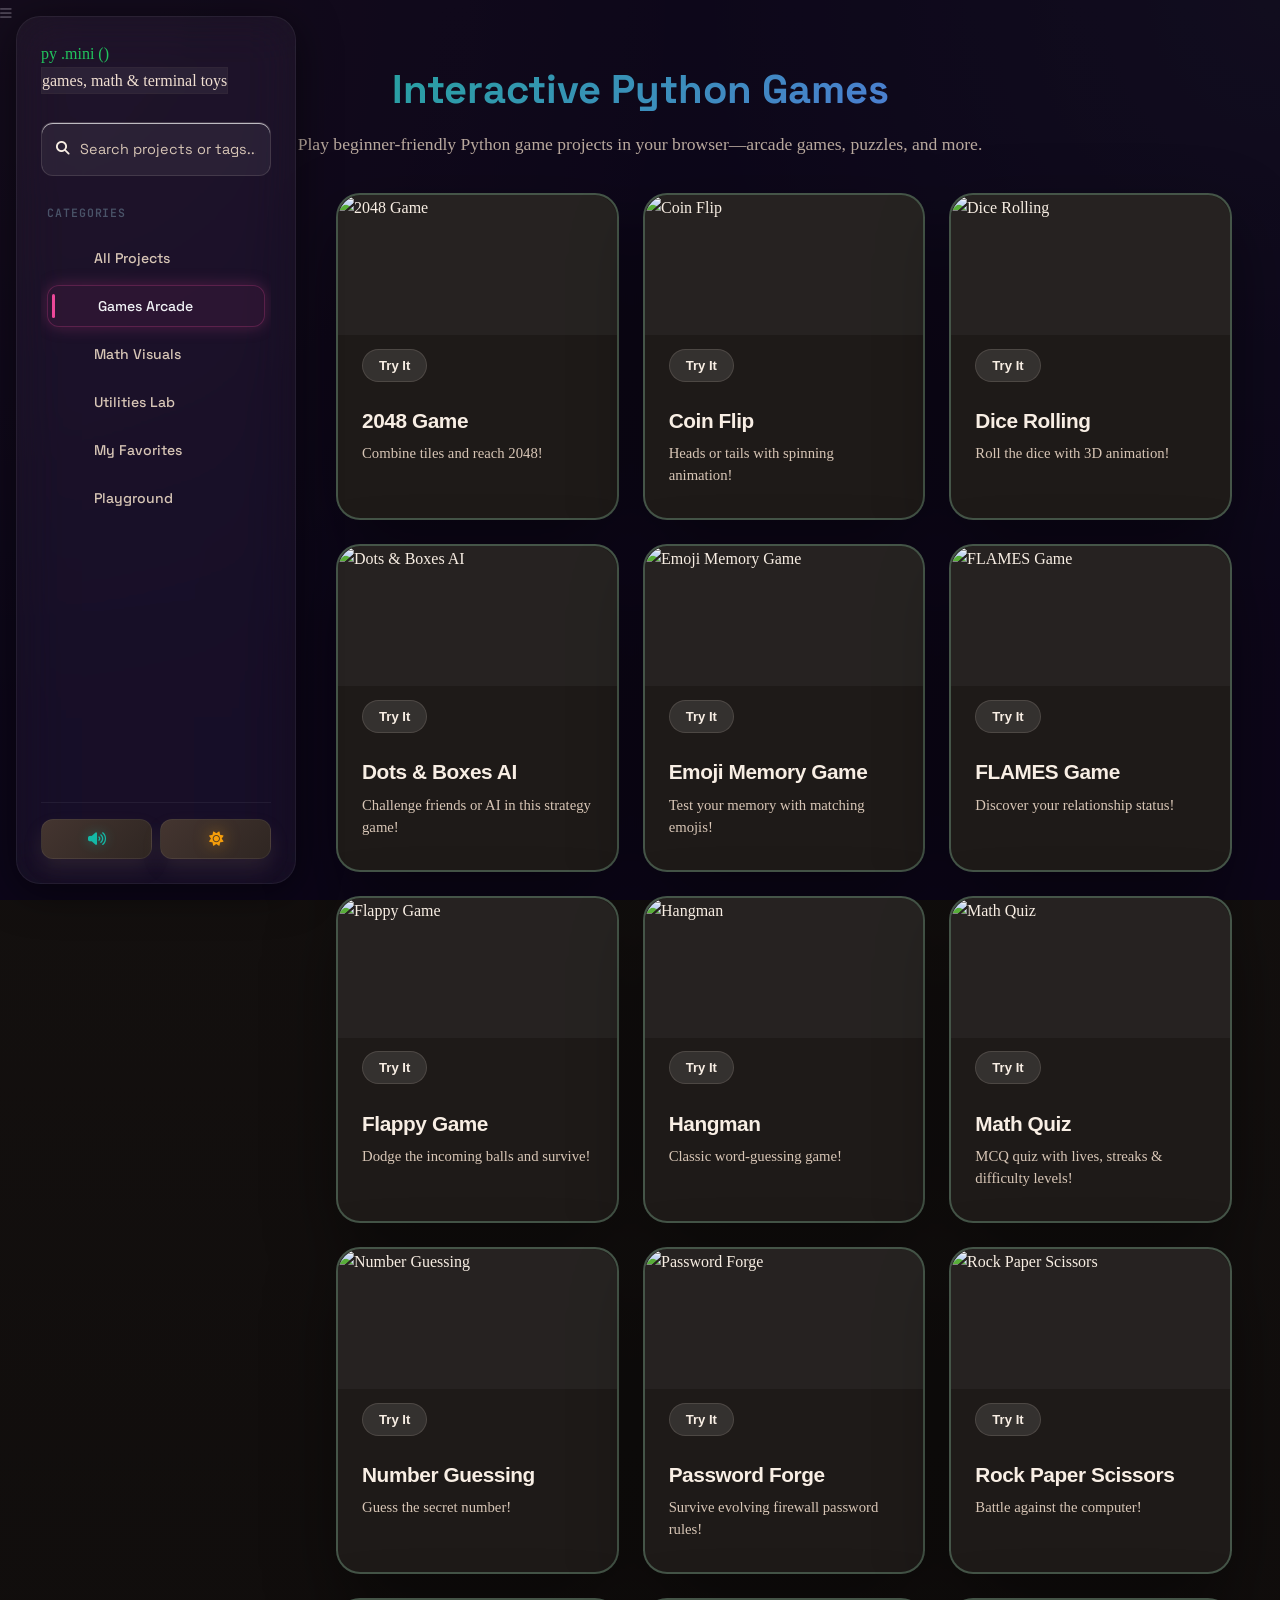
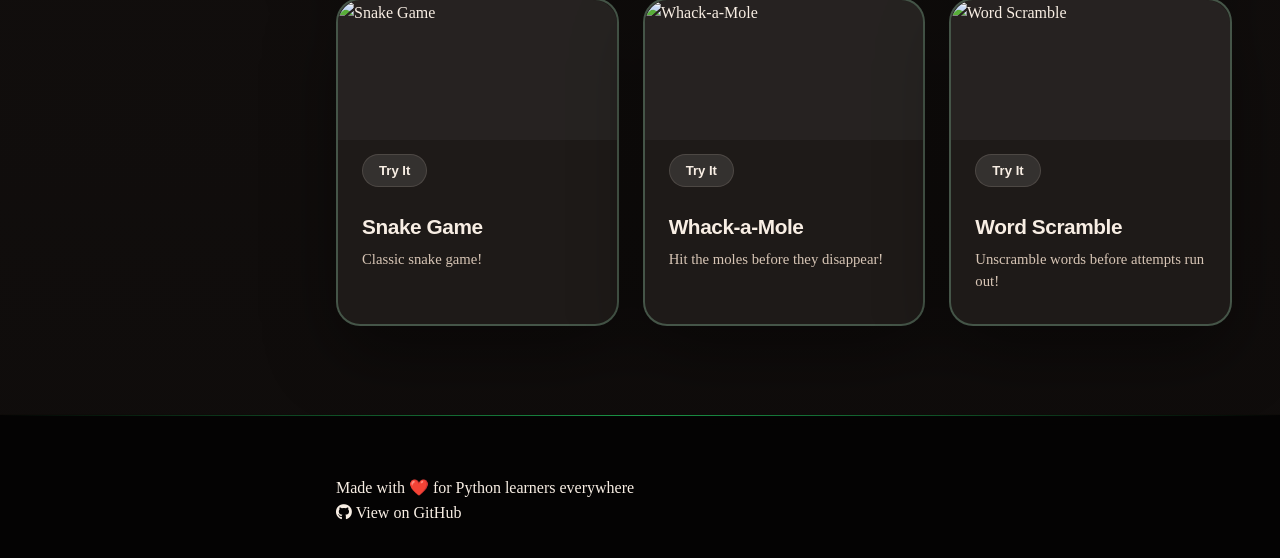
==== commit c39d2336: "Merge branch 'main' into fix/morse-whitespace-handling" ====
--- a/web-app/games.html
+++ b/web-app/games.html
@@ -4,14 +4,43 @@
 <head>
     <meta charset="UTF-8">
     <meta name="viewport" content="width=device-width, initial-scale=1.0">
-    <meta name="description" content="Play beginner-friendly Python game projects in your browser—arcade games, puzzles, and more.">
+    <meta name="description" content="Play beginner-friendly Python games in your browser. Arcade games, puzzles, strategy, and memory challenges with sleek dark/light mode UI. Zero installation required.">
     <meta name="color-scheme" content="dark light">
     <meta id="themeColorMeta" name="theme-color" content="#0f172a">
-    <meta property="og:title" content="Games — Python Mini Projects">
-    <meta property="og:description" content="Interactive games—no install required.">
+    
+    <!-- Open Graph / Facebook -->
     <meta property="og:type" content="website">
-    <title>🎮 Games - Python Mini Projects</title>
+    <meta property="og:url" content="https://steam-bell-92.github.io/python-mini-project/games.html">
+    <meta property="og:title" content="Python Mini Games - Interactive Web Edition">
+    <meta property="og:description" content="Play beginner-friendly Python games in your browser. Arcade games, puzzles, strategy, and memory challenges with sleek dark/light mode UI. Zero installation required.">
+    <meta property="og:site_name" content="py.mini() lab">
+
+    <!-- Twitter -->
+    <meta name="twitter:card" content="summary_large_image">
+    <meta name="twitter:url" content="https://steam-bell-92.github.io/python-mini-project/games.html">
+    <meta name="twitter:title" content="Python Mini Games - Interactive Web Edition">
+    <meta name="twitter:description" content="Play beginner-friendly Python games in your browser. Arcade games, puzzles, strategy, and memory challenges with sleek dark/light mode UI. Zero installation required.">
+    <!-- Canonical Link -->
+    <link rel="canonical" href="https://steam-bell-92.github.io/python-mini-project/games.html">
+
+    <title>Python Mini Games - Interactive Web Edition</title>
     <link rel="icon" href="assets/favicon.svg" type="image/svg+xml">
+    
+    <!-- Structured Data (JSON-LD) -->
+    <script type="application/ld+json">
+    {
+      "@context": "https://schema.org",
+      "@type": "ItemPage",
+      "name": "Interactive Python Games",
+      "description": "Play beginner-friendly Python arcade games, puzzles, and memory challenges in the browser.",
+      "url": "https://steam-bell-92.github.io/python-mini-project/games.html",
+      "publisher": {
+        "@type": "Organization",
+        "name": "py.mini() lab"
+      }
+    }
+    </script>
+
     <link rel="stylesheet" href="css/styles.css">
     <link rel="stylesheet" href="https://cdnjs.cloudflare.com/ajax/libs/font-awesome/6.4.0/css/all.min.css">
     <style>
@@ -54,39 +83,107 @@
     </style>
 </head>
 
-<body data-page="games">
+<body data-page="games" class="sidebar-active">
     <a href="#main-content" class="skip-link">🚀 Skip to main content</a>
 
-    <!-- Navigation -->
-    <nav class="navbar" aria-label="Primary">
-        <div class="container">
-            <div class="logo">
-                <h1>🎮 Python Mini Projects</h1>
+    <!-- Mobile Sidebar Toggle -->
+    <button type="button" class="mobile-sidebar-toggle" id="mobileSidebarToggle" aria-label="Toggle sidebar menu" aria-expanded="false">
+      <i class="fas fa-bars"></i>
+    </button>
+
+    <!-- ── PRIMARY SIDEBAR DOCK ──────────────────────────────────── -->
+    <aside class="sidebar-dock" id="mainSidebar" aria-label="Primary Navigation">
+      <div class="sidebar-brand">
+        <a class="logo-wrap" href="index.html">
+          <div class="logo-top-row">
+            <div class="logo-text">
+              <span class="logo-py">py</span>
+              <span class="logo-mini">.mini</span>
+              <span class="logo-parens">()</span>
             </div>
-            <div class="nav-controls">
-                <button type="button" class="sound-toggle" id="soundToggle" aria-label="Mute sounds">
-                    <i class="fas fa-volume-up" aria-hidden="true"></i>
-                </button>
-                <button type="button" class="theme-toggle" id="themeToggle" aria-label="Switch to light mode">
-                    <i class="fas fa-moon" aria-hidden="true"></i>
-                </button>
+          </div>
+          <span class="logo-tagline">games, math &amp; terminal toys</span>
+        </a>
+      </div>
+
+      <div class="sidebar-search">
+        <div class="search-box" style="position:relative">
+          <i class="fas fa-search"></i>
+          <input aria-label="Search projects" id="searchInput" placeholder="Search projects or tags..." type="text"/>
+          <div class="search-dropdown" id="searchDropdown">
+            <div class="dropdown-content" id="searchDropdownContent">
+              <div class="search-loader" id="searchLoader" style="display:none"><div class="spinner"></div></div>
+              <div class="recent-searches-section" id="recentSearchesSection">
+                <div class="dropdown-section-title">Recent</div>
+                <div class="dropdown-list" id="recentSearchesList"></div>
+              </div>
+              <div class="results-section" id="resultsSection" style="display:none">
+                <div class="dropdown-section-title">Projects</div>
+                <div class="dropdown-list" id="resultsList"></div>
+              </div>
+              <div class="tips-section" id="tipsSection">
+                <p><strong>Search tips</strong></p>
+                <ul>
+                  <li>Type a project name — <code>snake</code>, <code>quiz</code></li>
+                  <li>Filter by tag — <code>game</code>, <code>math</code>, <code>utility</code></li>
+                  <li>Press <code>Ctrl+K</code> to focus search</li>
+                </ul>
+              </div>
+              <div class="no-results-message" id="noResultsMessage" style="display:none">No projects found. Try a different keyword.</div>
             </div>
+          </div>
         </div>
-    </nav>
+      </div>
+
+      <div class="sidebar-menu-wrapper">
+        <div class="sidebar-menu-title">Categories</div>
+        <nav class="sidebar-menu" role="tablist" aria-label="Filter by category">
+          <button aria-selected="false" class="sidebar-tab" data-category="all" role="tab" tabindex="-1">
+            <span class="sidebar-icon"><svg data-lucide="layers"></svg></span>
+            <span class="sidebar-label">All Projects</span>
+          </button>
+          <button aria-selected="true" class="sidebar-tab active" data-category="games" role="tab" tabindex="0">
+            <span class="sidebar-icon"><svg data-lucide="gamepad-2"></svg></span>
+            <span class="sidebar-label">Games Arcade</span>
+          </button>
+          <button aria-selected="false" class="sidebar-tab" data-category="math" role="tab" tabindex="-1">
+            <span class="sidebar-icon"><svg data-lucide="sigma"></svg></span>
+            <span class="sidebar-label">Math Visuals</span>
+          </button>
+          <button aria-selected="false" class="sidebar-tab" data-category="utilities" role="tab" tabindex="-1">
+            <span class="sidebar-icon"><svg data-lucide="wrench"></svg></span>
+            <span class="sidebar-label">Utilities Lab</span>
+          </button>
+          <button aria-selected="false" class="sidebar-tab" data-category="favorites" role="tab" tabindex="-1">
+            <span class="sidebar-icon"><svg data-lucide="star"></svg></span>
+            <span class="sidebar-label">My Favorites</span>
+          </button>
+          <button aria-selected="false" class="sidebar-tab" data-category="playground" role="tab" tabindex="-1">
+            <span class="sidebar-icon"><svg data-lucide="terminal"></svg></span>
+            <span class="sidebar-label">Playground</span>
+          </button>
+        </nav>
+      </div>
+
+      <div class="sidebar-footer">
+        <div class="sidebar-controls">
+          <button aria-label="Mute sounds" class="sound-toggle" id="soundToggle" type="button">
+            <i class="fas fa-volume-up"></i>
+          </button>
+          <button aria-label="Switch theme" class="theme-toggle" id="themeToggle" type="button">
+            <i class="fas fa-moon"></i>
+          </button>
+        </div>
+      </div>
+    </aside>
 
     <main id="main-content" tabindex="-1">
 
-        <!-- Category Tabs -->
-        <section class="tabs-section" aria-label="Project categories">
+        <!-- Page Title Section -->
+        <section class="page-title-section" style="text-align: center; padding: 2rem 0 1rem 0;">
             <div class="container">
-                <div class="tabs-wrapper">
-                    <div class="tabs" role="tablist" aria-label="Project categories">
-                        <a href="index.html" class="tab" role="tab">🌟 All Projects</a>
-                        <a href="games.html" class="tab active" role="tab" aria-selected="true">🎮 Games</a>
-                        <a href="math.html" class="tab" role="tab">🔢 Math</a>
-                        <a href="utilities.html" class="tab" role="tab">🔐 Utilities</a>
-                    </div>
-                </div>
+                <h1 style="font-size: 2.5rem; font-family: 'Space Grotesk', sans-serif; background: linear-gradient(135deg, #10b981, #6366f1); -webkit-background-clip: text; -webkit-text-fill-color: transparent; background-clip: text; margin: 0;">Interactive Python Games</h1>
+                <p style="color: var(--text-secondary); margin-top: 0.5rem; font-size: 1.1rem; opacity: 0.85;">Play beginner-friendly Python game projects in your browser—arcade games, puzzles, and more.</p>
             </div>
         </section>
 
@@ -95,109 +192,109 @@
             <div class="container">
                 <div class="projects-grid" id="projectsGrid">
 
-                    <div class="project-card" data-category="games" data-project="rock-paper-scissor">
-                        <div class="card-icon">🪨</div>
+                    <div class="project-card" data-category="games" data-project="2048-game"><img class="card-banner" src="assets/banners/2048-game.jpg" alt="2048 Game" loading="lazy"><div class="card-actions"><button class="btn-play">Try It</button></div>
+                        
+                        <h3>2048 Game</h3>
+                        <p>Combine tiles and reach 2048!</p>
+                        
+                    </div>
+
+                    <div class="project-card" data-category="games" data-project="coin-flip"><img class="card-banner" src="assets/banners/coin-flip.jpg" alt="Coin Flip" loading="lazy"><div class="card-actions"><button class="btn-play">Try It</button></div>
+                        
+                        <h3>Coin Flip</h3>
+                        <p>Heads or tails with spinning animation!</p>
+                        
+                    </div>
+
+                    <div class="project-card" data-category="games" data-project="dice-rolling"><img class="card-banner" src="assets/banners/dice-rolling.jpg" alt="Dice Rolling" loading="lazy"><div class="card-actions"><button class="btn-play">Try It</button></div>
+                        
+                        <h3>Dice Rolling</h3>
+                        <p>Roll the dice with 3D animation!</p>
+                        
+                    </div>
+
+                    <div class="project-card" data-category="games" data-project="dots-boxes"><img class="card-banner" src="assets/banners/dots-boxes.jpg" alt="Dots &amp; Boxes AI" loading="lazy"><div class="card-actions"><button class="btn-play">Try It</button></div>
+                        
+                        <h3>Dots &amp; Boxes AI</h3>
+                        <p>Challenge friends or AI in this strategy game!</p>
+                        
+                    </div>
+
+                    <div class="project-card" data-category="games" data-project="emoji-memory"><img class="card-banner" src="assets/banners/emoji-memory.jpg" alt="Emoji Memory Game" loading="lazy"><div class="card-actions"><button class="btn-play">Try It</button></div>
+                        
+                        <h3>Emoji Memory Game</h3>
+                        <p>Test your memory with matching emojis!</p>
+                        
+                    </div>
+
+                    <div class="project-card" data-category="games" data-project="flames"><img class="card-banner" src="assets/banners/flames.jpg" alt="FLAMES Game" loading="lazy"><div class="card-actions"><button class="btn-play">Try It</button></div>
+                        
+                        <h3>FLAMES Game</h3>
+                        <p>Discover your relationship status!</p>
+                        
+                    </div>
+
+                    <div class="project-card" data-category="games" data-project="flappy-game"><img class="card-banner" src="assets/banners/flappy-game.jpg" alt="Flappy Game" loading="lazy"><div class="card-actions"><button class="btn-play">Try It</button></div>
+                        
+                        <h3>Flappy Game</h3>
+                        <p>Dodge the incoming balls and survive!</p>
+                        
+                    </div>
+
+                    <div class="project-card" data-category="games" data-project="hangman"><img class="card-banner" src="assets/banners/hangman.jpg" alt="Hangman" loading="lazy"><div class="card-actions"><button class="btn-play">Try It</button></div>
+                        
+                        <h3>Hangman</h3>
+                        <p>Classic word-guessing game!</p>
+                        
+                    </div>
+
+                    <div class="project-card" data-category="games" data-project="math-quiz"><img class="card-banner" src="assets/banners/math-quiz.jpg" alt="Math Quiz" loading="lazy"><div class="card-actions"><button class="btn-play">Try It</button></div>
+                        
+                        <h3>Math Quiz</h3>
+                        <p>MCQ quiz with lives, streaks & difficulty levels!</p>
+                        
+                    </div>
+
+                    <div class="project-card" data-category="games" data-project="number-guessing"><img class="card-banner" src="assets/banners/number-guessing.jpg" alt="Number Guessing" loading="lazy"><div class="card-actions"><button class="btn-play">Try It</button></div>
+                        
+                        <h3>Number Guessing</h3>
+                        <p>Guess the secret number!</p>
+                        
+                    </div>
+
+                    <div class="project-card" data-category="games" data-project="password-forge"><img class="card-banner" src="assets/banners/password-forge.jpg" alt="Password Forge" loading="lazy"><div class="card-actions"><button class="btn-play">Try It</button></div>
+                        
+                        <h3>Password Forge</h3>
+                        <p>Survive evolving firewall password rules!</p>
+                        
+                    </div>
+
+                    <div class="project-card" data-category="games" data-project="rock-paper-scissor"><img class="card-banner" src="assets/banners/rock-paper-scissor.jpg" alt="Rock Paper Scissors" loading="lazy"><div class="card-actions"><button class="btn-play">Try It</button></div>
+                        
                         <h3>Rock Paper Scissors</h3>
                         <p>Battle against the computer!</p>
-                        <button class="btn-play">Play Now</button>
-                    </div>
-
-                    <div class="project-card" data-category="games" data-project="dice-rolling">
-                        <div class="card-icon">🎲</div>
-                        <h3>Dice Rolling</h3>
-                        <p>Roll the dice with 3D animation!</p>
-                        <button class="btn-play">Play Now</button>
-                    </div>
-
-                    <div class="project-card" data-category="games" data-project="coin-flip">
-                        <div class="card-icon">🪙</div>
-                        <h3>Coin Flip</h3>
-                        <p>Heads or tails with spinning animation!</p>
-                        <button class="btn-play">Play Now</button>
-                    </div>
-
-                    <div class="project-card" data-category="games" data-project="number-guessing">
-                        <div class="card-icon">🎯</div>
-                        <h3>Number Guessing</h3>
-                        <p>Guess the secret number!</p>
-                        <button class="btn-play">Play Now</button>
-                    </div>
-
-                    <div class="project-card" data-category="games" data-project="hangman">
-                        <div class="card-icon">🎮</div>
-                        <h3>Hangman</h3>
-                        <p>Classic word-guessing game!</p>
-                        <button class="btn-play">Play Now</button>
-                    </div>
-
-                    <div class="project-card" data-category="games" data-project="word-scramble">
-                        <div class="card-icon">🔤</div>
+                        
+                    </div>
+
+                    <div class="project-card" data-category="games" data-project="snake-game"><img class="card-banner" src="assets/banners/snake-game.jpg" alt="Snake Game" loading="lazy"><div class="card-actions"><button class="btn-play">Try It</button></div>
+                        
+                        <h3>Snake Game</h3>
+                        <p>Classic snake game!</p>
+                        
+                    </div>
+
+                    <div class="project-card" data-category="games" data-project="whack-a-mole"><img class="card-banner" src="assets/banners/whack-a-mole.jpg" alt="Whack-a-Mole" loading="lazy"><div class="card-actions"><button class="btn-play">Try It</button></div>
+                        
+                        <h3>Whack-a-Mole</h3>
+                        <p>Hit the moles before they disappear!</p>
+                        
+                    </div>
+
+                    <div class="project-card" data-category="games" data-project="word-scramble"><img class="card-banner" src="assets/banners/word-scramble.jpg" alt="Word Scramble" loading="lazy"><div class="card-actions"><button class="btn-play">Try It</button></div>
+                        
                         <h3>Word Scramble</h3>
                         <p>Unscramble words before attempts run out!</p>
-                        <button class="btn-play">Play Now</button>
-                    </div>
-
-                    <div class="project-card" data-category="games" data-project="flames">
-                        <div class="card-icon">💖</div>
-                        <h3>FLAMES Game</h3>
-                        <p>Discover your relationship status!</p>
-                        <button class="btn-play">Play Now</button>
-                    </div>
-
-                    <div class="project-card" data-category="games" data-project="dots-boxes">
-                        <div class="card-icon">🔲</div>
-                        <h3>Dots &amp; Boxes AI</h3>
-                        <p>Challenge friends or AI in this strategy game!</p>
-                        <button class="btn-play">Play Now</button>
-                    </div>
-
-                    <div class="project-card" data-category="games" data-project="password-forge">
-                        <div class="card-icon">🔐</div>
-                        <h3>Password Forge</h3>
-                        <p>Survive evolving firewall password rules!</p>
-                        <button class="btn-play">Play Now</button>
-                    </div>
-
-                    <div class="project-card" data-category="games" data-project="math-quiz">
-                        <div class="card-icon">🧠</div>
-                        <h3>Math Quiz</h3>
-                        <p>MCQ quiz with lives, streaks & difficulty levels!</p>
-                        <button class="btn-play">Play Now</button>
-                    </div>
-
-                    <div class="project-card" data-category="games" data-project="snake-game">
-                        <div class="card-icon">🐍</div>
-                        <h3>Snake Game</h3>
-                        <p>Classic snake game!</p>
-                        <button class="btn-play">Play Now</button>
-                    </div>
-
-                    <div class="project-card" data-category="games" data-project="emoji-memory">
-                        <div class="card-icon">🧠</div>
-                        <h3>Emoji Memory Game</h3>
-                        <p>Test your memory with matching emojis!</p>
-                        <button class="btn-play">Play Now</button>
-                    </div>
-
-                    <div class="project-card" data-category="games" data-project="whack-a-mole">
-                        <div class="card-icon">🔨</div>
-                        <h3>Whack-a-Mole</h3>
-                        <p>Hit the moles before they disappear!</p>
-                        <button class="btn-play">Play Now</button>
-                    </div>
-
-                    <div class="project-card" data-category="games" data-project="flappy-game">
-                        <div class="card-icon">🐦</div>
-                        <h3>Flappy Game</h3>
-                        <p>Dodge the incoming balls and survive!</p>
-                        <button class="btn-play">Play Now</button>
-                    </div>
-
-                    <div class="project-card" data-category="games" data-project="game2048">
-                        <div class="card-icon">🟦</div>
-                        <h3>2048 Game</h3>
-                        <p>Combine tiles and reach 2048!</p>
-                        <button class="btn-play">Play Now</button>
+                        
                     </div>
 
                 </div><!-- /projects-grid -->
@@ -240,6 +337,12 @@
     <script src="js/projects/number-guessing.js"></script>
     <script src="js/projects/hangman.js"></script>
     <script src="js/projects/flames.js"></script>
+    <script src="js/projects/dots-boxes.js"></script> 
+    <script src="js/projects/password-forge.js"></script> 
+    <script src="js/projects/snake.js"></script> 
+    <script src="js/projects/emoji-memory-game.js"></script>
+    <script src="js/projects/whack-a-mole.js"></script>
+    <script src="js/projects/2048-game.js"></script>        
     <script src="js/projects/fibonacci.js"></script>
     <script src="js/projects/pascal-triangle.js"></script>
     <script src="js/projects/calculator.js"></script>
@@ -254,8 +357,22 @@
     <script src="js/projects/tower-of-hanoi.js"></script>
     <script src="js/projects/math-quiz.js"></script>
     <script src="js/projects/simon-says.js"></script>
+    <script src="js/projects/flappy-game.js"></script>
+    <script src="js/projects/tic-tac-toe.js"></script>
+    <script src="js/projects/2048-game.js"></script>
+    <script src="js/projects/dots-boxes.js"></script>
+    <script src="js/projects/emoji-memory-game.js"></script>
+    <script src="js/projects/number-converter.js"></script>
+    <script src="js/projects/password-forge.js"></script>
+    <script src="js/projects/typing-speed-tester.js"></script>
+    <script src="js/projects/whack-a-mole.js"></script>
+    <script src="js/projects/word-scramble.js"></script>
+    <script src="js/projects/snake.js"></script>
+    <script src="js/projects/spot-the-difference.js"></script>
     <script src="js/projects.js"></script>
+    <script src="https://unpkg.com/lucide@latest/dist/umd/lucide.js"></script>
     <script src="js/main.js"></script>
+    <script>lucide.createIcons();</script>
 
 </body>
 </html>
--- a/web-app/css/styles.css
+++ b/web-app/css/styles.css
@@ -1,1397 +1,5991 @@
-/* ── Google Fonts ── */
-@import url('https://fonts.googleapis.com/css2?family=Fredoka:wght@400;500;600;700&family=DM+Sans:ital,opsz,wght@0,9..40,300;0,9..40,400;0,9..40,500;0,9..40,600;1,9..40,400&display=swap');
-
-/* ═══════════════════════════════════════
-   CSS VARIABLES
-═══════════════════════════════════════ */
+/* ═══════════════════════════════════════════════════════════════
+   PYTHON PROJECTS GALLERY — PREMIUM DESIGN SYSTEM
+   Typography: Inter (UI) + JetBrains Mono (Tech)
+   Palette: Deep slates, soft glows, glassmorphism
+   Motion: transform/opacity only, cubic-bezier(0.16,1,0.3,1)
+   ═══════════════════════════════════════════════════════════════ */
+
+@import url("https://fonts.googleapis.com/css2?family=Space+Grotesk:wght@300;400;500;600;700&family=JetBrains+Mono:wght@400;500;600;700&display=swap");
+
+/* ── Design Tokens ──────────────────────────────────────────── */
 :root {
-    --primary-color:   #22c55e;
-    --secondary-color: #4ade80;
-    --success-color:   #10b981;
-    --danger-color:    #ef4444;
-    --warning-color:   #f59e0b;
-    --bg-color:        #0d1f13;
-    --surface-color:   #122019;
-    --text-color:      #f1f5f9;
-    --text-secondary:  #94a3b8;
-    --border-color:    #1e3a28;
-    --shadow: 0 20px 60px rgba(0, 0, 0, 0.7);
-    --shadow-modal: 0 35px 80px -12px rgba(0, 0, 0, 0.85);
-    --transition:      all 0.3s cubic-bezier(0.4, 0, 0.2, 1);
-    --transition-fast: 0.15s cubic-bezier(0.4, 0, 0.2, 1);
-    --motion-duration: 0.3s;
-
-    --hero-green-200: #bbf7d0;
-    --hero-green-300: #86efac;
-    --hero-green-400: #4ade80;
-    --hero-green-500: #22c55e;
-    --hero-green-600: #05431c;
-    --hero-green-nav-bg:  #0d2118;
-    --hero-green-border:  rgba(74, 222, 128, 0.35);
-    --hero-green-glow:    rgba(34, 197, 94, 0.28);
-    --hero-font-display: 'Fredoka', 'Segoe UI', sans-serif;
-    --hero-font-body:    'DM Sans', 'Segoe UI', sans-serif;
+  --font-sans: "Space Grotesk", system-ui, -apple-system, sans-serif;
+  --font-mono: "JetBrains Mono", "SF Mono", "Fira Code", monospace;
+
+  --accent: #22c55e;
+  --accent-soft: rgba(34, 197, 94, 0.12);
+  --accent-glow: rgba(34, 197, 94, 0.25);
+  --danger: #ef4444;
+  --warning: #f59e0b;
+  --success: #10b981;
+
+  --bg: #0c0f1a;
+  --bg-elevated: rgba(18, 22, 36, 0.85);
+  --bg-glass: rgba(255, 255, 255, 0.04);
+  --surface: rgba(18, 22, 36, 0.92);
+  --surface-hover: rgba(30, 35, 52, 0.95);
+  --border: rgba(255, 255, 255, 0.06);
+  --border-accent: rgba(34, 197, 94, 0.2);
+  --text: #f0f2f5;
+  --text-secondary: #8892a4;
+  --text-tertiary: #4a5368;
+  --shadow-sm: 0 1px 3px rgba(0, 0, 0, 0.3);
+  --shadow-md: 0 4px 20px rgba(0, 0, 0, 0.4);
+  --shadow-lg: 0 8px 40px rgba(0, 0, 0, 0.5);
+  --shadow-glow: 0 0 30px var(--accent-glow);
+
+  --ease-out-expo: cubic-bezier(0.16, 1, 0.3, 1);
+  --duration-fast: 200ms;
+  --duration-base: 300ms;
+  --duration-slow: 500ms;
+
+  --nav-height: 72px;
 }
 
 [data-theme="light"] {
-    --primary-color:   #16a34a;
-    --secondary-color: #22c55e;
-    --bg-color:        #f0fdf4;
-    --surface-color:   #ffffff;
-    --border-color:    #bbf7d0;
-    --shadow: 0 20px 60px rgba(34, 197, 94, 0.22);
-    --shadow-modal: 0 35px 80px -12px rgba(22, 163, 74, 0.35);
-    --text-color:      #0f172a;
-    --text-secondary:  #64748b;
-
-    --hero-green-nav-bg:  #e8faf0;
-    --hero-green-border:  rgba(22, 163, 74, 0.30);
-    --hero-green-glow:    rgba(22, 163, 74, 0.15);
-}
-
-/* ═══════════════════════════════════════
-   RESET & BASE
-═══════════════════════════════════════ */
-*, *::before, *::after {
-    margin: 0;
-    padding: 0;
-    box-sizing: border-box;
+  --bg: #f4f6f9;
+  --bg-elevated: rgba(255, 255, 255, 0.85);
+  --bg-glass: rgba(0, 0, 0, 0.02);
+  --surface: rgba(255, 255, 255, 0.92);
+  --surface-hover: #ffffff;
+  --border: rgba(0, 0, 0, 0.06);
+  --border-accent: rgba(34, 197, 94, 0.25);
+  --text: #0f172a;
+  --text-secondary: #64748b;
+  --text-tertiary: #94a3b8;
+  --shadow-sm: 0 1px 3px rgba(0, 0, 0, 0.06);
+  --shadow-md: 0 4px 20px rgba(0, 0, 0, 0.08);
+  --shadow-lg: 0 8px 40px rgba(0, 0, 0, 0.1);
+  --shadow-glow: 0 0 30px rgba(34, 197, 94, 0.15);
+}
+
+/* ── Reset & Base ──────────────────────────────────────────── */
+*,
+*::before,
+*::after {
+  margin: 0;
+  padding: 0;
+  box-sizing: border-box;
 }
 
 html {
-    scroll-behavior: smooth;
+  scroll-behavior: smooth;
+  -webkit-font-smoothing: antialiased;
+  -moz-osx-font-smoothing: grayscale;
 }
 
 body {
-    font-family: var(--hero-font-body);
-    background: var(--bg-color);
-    color: var(--text-color);
-    line-height: 1.6;
-    transition: background-color var(--motion-duration) ease, color var(--motion-duration) ease;
-    padding-bottom: 6rem;
-}
-
-#main-content {
-    scroll-margin-top: 5.5rem;
+  font-family: var(--font-sans);
+  background: var(--bg);
+  color: var(--text);
+  line-height: 1.6;
+  transition:
+    background var(--duration-base) ease,
+    color var(--duration-base) ease;
+  overflow-x: hidden;
+}
+
+::selection {
+  background: var(--accent);
+  color: #fff;
 }
 
 .container {
-    max-width: 1200px;
-    margin: 0 auto;
-    padding: 0 20px;
-}
-
-/* ═══════════════════════════════════════
-   NAVBAR
-═══════════════════════════════════════ */
-.navbar {
-    background: var(--hero-green-nav-bg);
-    padding: 1rem 0;
-    position: sticky;
-    top: 0;
-    z-index: 1000;
-    border-bottom: 2px solid var(--hero-green-border);
-    box-shadow: 0 4px 24px var(--hero-green-glow), 0 1px 0 rgba(255,255,255,0.04);
-    backdrop-filter: blur(12px);
-    -webkit-backdrop-filter: blur(12px);
-}
-
-.navbar .container {
+  max-width: 1280px;
+  margin: 0 auto;
+  padding: 0 24px;
+}
+
+a {
+  color: var(--accent);
+  text-decoration: none;
+}
+
+button {
+  font-family: inherit;
+  cursor: pointer;
+  border: none;
+  background: none;
+  color: inherit;
+}
+
+img {
+  max-width: 100%;
+  display: block;
+}
+
+/* ── Scrollbar ─────────────────────────────────────────────── */
+::-webkit-scrollbar {
+  width: 6px;
+}
+::-webkit-scrollbar-track {
+  background: transparent;
+}
+::-webkit-scrollbar-thumb {
+  background: var(--text-tertiary);
+  border-radius: 3px;
+}
+::-webkit-scrollbar-thumb:hover {
+  background: var(--text-secondary);
+}
+
+/* ── Visually Hidden ───────────────────────────────────────── */
+.visually-hidden {
+  position: absolute;
+  width: 1px;
+  height: 1px;
+  padding: 0;
+  margin: -1px;
+  overflow: hidden;
+  clip: rect(0, 0, 0, 0);
+  border: 0;
+}
+
+.skip-link {
+  position: absolute;
+  top: -100px;
+  left: 50%;
+  transform: translateX(-50%);
+  background: var(--accent);
+  color: #fff;
+  padding: 12px 24px;
+  border-radius: 8px;
+  font-weight: 600;
+  z-index: 5000;
+  transition: top var(--duration-fast) ease;
+}
+.skip-link:focus {
+  top: 16px;
+}
+
+/* ── Cursor Glow ───────────────────────────────────────────── */
+.cursor-glow {
+  position: fixed;
+  width: 320px;
+  height: 320px;
+  border-radius: 50%;
+  pointer-events: none;
+  z-index: 0;
+  background: radial-gradient(circle, var(--accent-glow) 0%, transparent 70%);
+  transform: translate3d(-50%, -50%, 0);
+  opacity: 0;
+  transition: opacity 0.4s ease;
+  will-change: transform;
+}
+
+[data-theme="light"] .cursor-glow {
+  opacity: 0 !important;
+}
+
+nav[aria-label="Primary"] {
+  display: none;
+}
+
+main > .hero-section:has(.hero-code-snippets) {
+  display: none;
+}
+
+.hero-controls {
+  display: none !important;
+}
+
+.legacy-home-hero {
+  display: none !important;
+}
+
+/* ═══════════════════════════════════════════════════════════════
+   NAVIGATION — Floating Glass Dock
+   ═══════════════════════════════════════════════════════════════ */
+/* ── Primary Left Sidebar Dock ────────────────────────────── */
+.sidebar-dock {
+  position: fixed;
+  top: 16px;
+  left: 16px;
+  bottom: 16px;
+  width: 280px;
+  background: var(--bg-glass);
+  backdrop-filter: blur(24px) saturate(1.4);
+  -webkit-backdrop-filter: blur(24px) saturate(1.4);
+  border: 1px solid var(--border);
+  border-radius: 24px;
+  padding: 24px;
+  display: flex;
+  flex-direction: column;
+  gap: 28px;
+  box-shadow: var(--shadow-lg);
+  z-index: 1000;
+  transition:
+    transform var(--duration-slow) var(--ease-out-expo),
+    opacity var(--duration-slow) var(--ease-out-expo),
+    left var(--duration-slow) var(--ease-out-expo);
+  transform: translateX(-120%);
+  opacity: 0;
+  pointer-events: none;
+}
+
+body.sidebar-active .sidebar-dock {
+  transform: translateX(0);
+  opacity: 1;
+  pointer-events: auto;
+}
+
+[data-theme="light"] .sidebar-dock {
+  background: rgba(255, 255, 255, 0.7);
+  border-color: rgba(0, 0, 0, 0.06);
+}
+
+.sidebar-brand {
+  display: flex;
+  flex-direction: column;
+  gap: 4px;
+}
+
+.sidebar-search {
+  width: 100%;
+}
+
+.sidebar-search .search-box {
+  width: 100%;
+  max-width: none;
+}
+
+.sidebar-search .search-dropdown {
+  width: 280px;
+  left: calc(100% + 12px);
+  top: 0;
+}
+
+.sidebar-menu-wrapper {
+  display: flex;
+  flex-direction: column;
+  gap: 12px;
+  flex: 1;
+  overflow-y: auto;
+  scrollbar-width: none; /* Hide scrollbar for clean vertical list */
+}
+
+.sidebar-menu-wrapper::-webkit-scrollbar {
+  display: none;
+}
+
+.sidebar-menu-title {
+  font-family: var(--font-mono);
+  font-size: 0.72rem;
+  font-weight: 600;
+  letter-spacing: 0.08em;
+  text-transform: uppercase;
+  color: var(--text-tertiary);
+  padding-left: 6px;
+}
+
+.sidebar-menu {
+  display: flex;
+  flex-direction: column;
+  gap: 6px;
+  padding: 2px 6px; /* Horizontal safe gutter prevents box-shadow clipping and boundary overlap */
+}
+
+/* Sidebar menu tab colors */
+.sidebar-tab[data-category="all"] {
+  --tab-color: var(--accent);
+  --tab-color-glow: rgba(16, 185, 129, 0.25);
+  --tab-color-soft: rgba(16, 185, 129, 0.08);
+  --tab-color-soft-hover: rgba(16, 185, 129, 0.03);
+}
+.sidebar-tab[data-category="games"] {
+  --tab-color: #ec4899; /* Neon Pink */
+  --tab-color-glow: rgba(236, 72, 153, 0.25);
+  --tab-color-soft: rgba(236, 72, 153, 0.08);
+  --tab-color-soft-hover: rgba(236, 72, 153, 0.03);
+}
+.sidebar-tab[data-category="math"] {
+  --tab-color: #6366f1; /* Cosmic Indigo/Blue */
+  --tab-color-glow: rgba(99, 102, 241, 0.25);
+  --tab-color-soft: rgba(99, 102, 241, 0.08);
+  --tab-color-soft-hover: rgba(99, 102, 241, 0.03);
+}
+.sidebar-tab[data-category="utilities"] {
+  --tab-color: #10b981; /* Mint Green */
+  --tab-color-glow: rgba(16, 185, 129, 0.25);
+  --tab-color-soft: rgba(16, 185, 129, 0.08);
+  --tab-color-soft-hover: rgba(16, 185, 129, 0.03);
+}
+.sidebar-tab[data-category="favorites"] {
+  --tab-color: #f59e0b; /* Amber Gold */
+  --tab-color-glow: rgba(245, 158, 11, 0.25);
+  --tab-color-soft: rgba(245, 158, 11, 0.08);
+  --tab-color-soft-hover: rgba(245, 158, 11, 0.03);
+}
+.sidebar-tab[data-category="playground"] {
+  --tab-color: #a78bfa; /* Electric Purple */
+  --tab-color-glow: rgba(167, 139, 250, 0.25);
+  --tab-color-soft: rgba(167, 139, 250, 0.08);
+  --tab-color-soft-hover: rgba(167, 139, 250, 0.03);
+}
+
+.sidebar-menu .sidebar-tab {
+  display: flex;
+  align-items: center;
+  width: 100%;
+  text-align: left;
+  gap: 12px;
+  padding: 10px 14px;
+  border-radius: 12px;
+  font-family: var(--font-sans);
+  font-size: 0.88rem;
+  font-weight: 500;
+  color: var(--text-secondary);
+  background: transparent;
+  border: 1px solid transparent;
+  transition: all var(--duration-fast) ease;
+  cursor: pointer;
+  position: relative; /* Added relative context for active line */
+}
+
+/* Active sidebar category glow line */
+.sidebar-menu .sidebar-tab::before {
+  content: "";
+  position: absolute;
+  left: 4px;
+  top: 20%;
+  height: 60%;
+  width: 3px;
+  background: var(--tab-color);
+  border-radius: 99px;
+  opacity: 0;
+  transform: scaleY(0);
+  transition:
+    transform var(--duration-base) var(--ease-out-expo),
+    opacity var(--duration-base) ease;
+}
+
+.sidebar-menu .sidebar-tab.active::before {
+  opacity: 1;
+  transform: scaleY(1);
+}
+
+.sidebar-menu .sidebar-tab:hover {
+  color: var(--text);
+  background: var(--tab-color-soft-hover);
+  border-color: rgba(255, 255, 255, 0.03);
+  padding-left: 16px; /* Stable horizontal content shift */
+}
+
+[data-theme="light"] .sidebar-menu .sidebar-tab:hover {
+  background: rgba(0, 0, 0, 0.015);
+  border-color: rgba(0, 0, 0, 0.02);
+}
+
+.sidebar-menu .sidebar-tab.active {
+  color: var(--text);
+  background: var(--tab-color-soft);
+  border-color: var(--tab-color-glow);
+  box-shadow: 0 0 16px var(--tab-color-glow);
+  padding-left: 18px; /* Stable horizontal active content shift */
+}
+
+/* Sidebar Search Box Focus Glow */
+.sidebar-search .search-box input:focus {
+  border-color: var(--accent) !important;
+  box-shadow: 0 0 16px rgba(16, 185, 129, 0.15) !important;
+  background: rgba(255, 255, 255, 0.04) !important;
+}
+
+.sidebar-controls button {
+  position: relative;
+  transition: all var(--duration-fast) ease-in;
+}
+.sidebar-controls button i {
+  transition: transform var(--duration-fast) cubic-bezier(0.34, 1.56, 0.64, 1);
+}
+.sidebar-controls button:hover i {
+  transform: scale(1.18) rotate(8deg);
+}
+
+.sidebar-menu .sidebar-tab .sidebar-icon {
+  display: flex;
+  align-items: center;
+  justify-content: center;
+  width: 20px;
+  height: 20px;
+  color: var(--text-tertiary);
+  transition: all var(--duration-fast) ease-in;
+}
+
+.sidebar-menu .sidebar-tab:hover .sidebar-icon,
+.sidebar-menu .sidebar-tab.active .sidebar-icon {
+  color: var(--tab-color);
+}
+
+.sidebar-menu .sidebar-tab.active .sidebar-icon {
+  transform: scale(1.15);
+}
+
+.sidebar-footer {
+  display: flex;
+  align-items: center;
+  justify-content: space-between;
+  padding-top: 16px;
+  border-top: 1px solid var(--border);
+}
+
+.sidebar-controls {
+  display: flex;
+  align-items: center;
+  gap: 8px;
+  width: 100%;
+}
+
+.sidebar-controls .sound-toggle,
+.sidebar-controls .theme-toggle {
+  flex: 1;
+  height: 40px;
+  border-radius: 12px;
+  background: var(--bg-glass);
+  border: 1px solid var(--border);
+  color: var(--text-secondary);
+  display: flex;
+  align-items: center;
+  justify-content: center;
+  cursor: pointer;
+  transition: all var(--duration-fast) ease;
+}
+
+.sidebar-controls .sound-toggle:hover,
+.sidebar-controls .theme-toggle:hover {
+  background: var(--accent-soft);
+  color: var(--accent);
+  border-color: var(--border-accent);
+}
+  white-space: nowrap;
+}
+
+.logo-tagline::before {
+  content: "";
+  width: 5px;
+  height: 5px;
+  border-radius: 50%;
+  background: var(--accent);
+  box-shadow: 0 0 8px var(--accent-glow);
+}
+
+@media (min-width: 900px) {
+  .logo-tagline {
+    display: inline-flex;
+  }
+}
+
+/* ── Search ────────────────────────────────────────────────── */
+/* Glowing Sound and Theme Toggle Icons */
+.sound-toggle i {
+  color: #14b8a6; /* Neon Teal */
+  filter: drop-shadow(0 0 6px rgba(20, 184, 166, 0.45));
+  transition: all var(--duration-fast) ease-in;
+}
+
+.sound-toggle.muted i,
+.sound-toggle i.fa-volume-mute {
+  color: #ef4444 !important; /* Muted Red */
+  filter: drop-shadow(0 0 6px rgba(239, 68, 68, 0.5)) !important;
+}
+
+.theme-toggle i.fa-moon {
+  color: #8b5cf6; /* Cosmic Purple */
+  filter: drop-shadow(0 0 8px rgba(139, 92, 246, 0.55));
+}
+
+.theme-toggle i.fa-sun {
+  color: #f59e0b; /* Golden Sun */
+  filter: drop-shadow(0 0 8px rgba(245, 158, 11, 0.55));
+}
+
+.search-box {
+  flex: 1;
+  max-width: 400px;
+  height: 42px;
+  display: flex;
+  align-items: center;
+  gap: 10px;
+  padding: 0 14px;
+  border-radius: 12px;
+  border: 1px solid var(--border);
+  background: var(--bg-glass);
+  transition:
+    border-color var(--duration-fast) ease,
+    background var(--duration-fast) ease,
+    box-shadow var(--duration-fast) ease;
+}
+
+.search-box i {
+  color: var(--text-tertiary);
+  font-size: 0.85rem;
+  flex-shrink: 0;
+}
+
+.search-box input {
+  flex: 1;
+  background: transparent;
+  border: none;
+  outline: none;
+  color: var(--text);
+  font-size: 0.9rem;
+  font-family: var(--font-sans);
+  min-width: 0;
+}
+
+.search-box input::placeholder {
+  color: var(--text-tertiary);
+}
+
+.search-box:focus-within {
+  border-color: var(--accent);
+  background: var(--bg-elevated);
+  box-shadow: var(--shadow-glow);
+}
+
+.search-box:focus-within i {
+  color: var(--accent);
+}
+
+.hero-search-note {
+  margin: 0.85rem 0 0;
+  font-family: var(--font-mono);
+  font-size: 0.76rem;
+  color: var(--text-tertiary);
+  letter-spacing: 0.02em;
+}
+
+.hero-search-note kbd {
+  display: inline-block;
+  padding: 0.1rem 0.35rem;
+  border-radius: 6px;
+  border: 1px solid var(--border);
+  background: var(--surface-elevated);
+  color: var(--text);
+  font-size: 0.72rem;
+  line-height: 1;
+}
+
+/* ── Nav Controls ──────────────────────────────────────────── */
+.nav-controls {
+  display: flex;
+  align-items: center;
+  gap: 8px;
+  flex-shrink: 0;
+}
+
+.sound-toggle,
+.theme-toggle {
+  width: 38px;
+  height: 38px;
+  border-radius: 10px;
+  border: 1px solid var(--border);
+  background: var(--bg-glass);
+  color: var(--text-secondary);
+  font-size: 0.9rem;
+  display: flex;
+  align-items: center;
+  justify-content: center;
+  transition: all var(--duration-fast) ease-in;
+}
+
+.sound-toggle:hover,
+.theme-toggle:hover {
+  background: var(--accent-soft);
+  color: var(--accent);
+  border-color: var(--border-accent);
+  transform: translateY(-1px);
+}
+
+.mobile-menu-toggle {
+  display: none;
+  width: 38px;
+  height: 38px;
+  border-radius: 10px;
+  border: 1px solid var(--border);
+  background: var(--bg-glass);
+  color: var(--text);
+  font-size: 0.9rem;
+  align-items: center;
+  justify-content: center;
+  flex-shrink: 0;
+}
+
+/* ═══════════════════════════════════════════════════════════════
+   HERO SECTION — Cinematic
+   ═══════════════════════════════════════════════════════════════ */
+.hero-section {
+  position: relative;
+  min-height: 100vh;
+  display: flex;
+  align-items: center;
+  justify-content: center;
+  padding: calc(var(--nav-height) + 40px) 24px 60px;
+  overflow: hidden;
+}
+
+#boardCanvas,
+#timelineCanvas {
+  position: absolute;
+  inset: 0;
+  width: 100%;
+  height: 100%;
+  z-index: 0;
+  pointer-events: none;
+  opacity: 0.5;
+}
+
+.hero-background {
+  position: absolute;
+  inset: 0;
+  z-index: 0;
+  overflow: hidden;
+  pointer-events: none;
+}
+
+.hero-background::before {
+  content: "";
+  position: absolute;
+  inset: 0;
+  background-image:
+    linear-gradient(to right, var(--border) 1px, transparent 1px),
+    linear-gradient(to bottom, var(--border) 1px, transparent 1px);
+  background-size: 48px 48px;
+  opacity: 0.3;
+  mask-image: radial-gradient(ellipse at center, black 30%, transparent 70%);
+  -webkit-mask-image: radial-gradient(
+    ellipse at center,
+    black 30%,
+    transparent 70%
+  );
+}
+
+.hero-background::after {
+  content: "";
+  position: absolute;
+  top: 0;
+  left: 50%;
+  transform: translateX(-50%);
+  width: 800px;
+  height: 600px;
+  background: radial-gradient(circle, var(--accent-soft) 0%, transparent 60%);
+  opacity: 0.6;
+  pointer-events: none;
+}
+
+.hero-orb {
+  position: absolute;
+  border-radius: 50%;
+  filter: blur(80px);
+  opacity: 0.3;
+  pointer-events: none;
+  z-index: 0;
+}
+
+.hero-orb-one {
+  width: 400px;
+  height: 400px;
+  left: -100px;
+  top: 10%;
+  background: radial-gradient(circle, rgba(34, 197, 94, 0.3), transparent 70%);
+  animation: orbFloat 20s ease-in-out infinite;
+}
+
+.hero-orb-two {
+  width: 500px;
+  height: 500px;
+  right: -150px;
+  top: 20%;
+  background: radial-gradient(circle, rgba(99, 102, 241, 0.2), transparent 70%);
+  animation: orbFloat 25s ease-in-out infinite reverse;
+}
+
+.hero-orb-three {
+  width: 300px;
+  height: 300px;
+  left: 40%;
+  bottom: -50px;
+  background: radial-gradient(circle, rgba(34, 197, 94, 0.15), transparent 70%);
+  animation: orbFloat 18s ease-in-out infinite 5s;
+}
+
+@keyframes orbFloat {
+  0%,
+  100% {
+    transform: translate(0, 0) scale(1);
+  }
+  33% {
+    transform: translate(30px, -40px) scale(1.05);
+  }
+  66% {
+    transform: translate(-20px, 20px) scale(0.95);
+  }
+}
+
+/* ── Hero Content ──────────────────────────────────────────── */
+.hero-shell {
+  position: relative;
+  z-index: 2;
+  display: flex;
+  flex-direction: column;
+  align-items: center;
+  text-align: center;
+  max-width: 800px;
+  width: 100%;
+}
+
+.hero-badge-row {
+  display: flex;
+  align-items: center;
+  gap: 12px;
+  margin-bottom: 32px;
+  flex-wrap: wrap;
+  justify-content: center;
+}
+
+/* ── Hero Big Logo & Brand Title ────────────────────────────── */
+.hero-logo-header {
+  display: flex;
+  align-items: center;
+  justify-content: center;
+  gap: clamp(12px, 3vw, 20px);
+  margin-bottom: 24px;
+  animation: fadeInUp var(--duration-slow) var(--ease-out-expo) both;
+  width: 100%;
+  max-width: 100%;
+}
+
+.hero-logo-text {
+  font-family: var(--font-sans);
+  font-size: clamp(2.4rem, 6vw, 4.2rem);
+  font-weight: 800;
+  letter-spacing: -0.04em;
+  display: flex;
+  align-items: center;
+  justify-content: center;
+  line-height: normal;
+  flex-wrap: wrap;
+  text-align: center;
+  max-width: 100%;
+  padding-inline: 12px;
+}
+
+.hero-logo-py {
+  color: var(--text-secondary);
+  font-weight: 500;
+}
+
+.hero-logo-mini {
+  color: var(--text);
+  background: linear-gradient(135deg, var(--text), var(--text-secondary));
+  -webkit-background-clip: text;
+  background-clip: text;
+}
+
+.hero-logo-parens {
+  background: linear-gradient(135deg, var(--accent), #06b6d4);
+  -webkit-background-clip: text;
+  -webkit-text-fill-color: transparent;
+  background-clip: text;
+  font-weight: 800;
+}
+
+[data-theme="light"] .hero-logo-py {
+  color: rgba(0, 0, 0, 0.45);
+}
+
+[data-theme="light"] .hero-logo-mini {
+  color: #000;
+}
+
+.hidden {
+  display: none !important;
+}
+
+/* ── AI Resume Analyzer ────────────────────────────────────── */
+.resume-analyzer-shell {
+  max-width: 960px;
+  margin: 0 auto;
+  padding: 0.25rem 0 0.75rem;
+}
+
+.resume-analyzer-hero {
+  display: flex;
+  align-items: flex-start;
+  justify-content: space-between;
+  gap: 1rem;
+  margin-bottom: 1rem;
+}
+
+.resume-analyzer-copy h2 {
+  margin: 0.35rem 0 0.45rem;
+  font-size: clamp(1.8rem, 4vw, 2.6rem);
+  letter-spacing: -0.04em;
+}
+
+.resume-analyzer-copy p {
+  margin: 0;
+  color: var(--text-secondary);
+  line-height: 1.6;
+}
+
+.resume-analyzer-badge,
+.resume-analyzer-pill {
+  display: inline-flex;
+  align-items: center;
+  gap: 0.5rem;
+  padding: 0.55rem 0.9rem;
+  border-radius: 999px;
+  border: 1px solid var(--border);
+  background: var(--bg-glass);
+  color: var(--text-secondary);
+  font-family: var(--font-mono);
+  font-size: 0.72rem;
+  letter-spacing: 0.08em;
+  text-transform: uppercase;
+}
+
+.resume-analyzer-pill {
+  white-space: nowrap;
+}
+
+.resume-analyzer-grid {
+  display: grid;
+  gap: 1rem;
+}
+
+.resume-panel {
+  background: var(--bg-elevated);
+  border: 1px solid var(--border);
+  border-radius: 22px;
+  padding: 1.1rem;
+  box-shadow: var(--shadow-sm);
+}
+
+.resume-upload-box {
+  display: grid;
+  place-items: center;
+  gap: 0.75rem;
+  padding: 1.25rem;
+  border-radius: 18px;
+  border: 1.5px dashed var(--accent);
+  background: linear-gradient(
+    180deg,
+    rgba(34, 197, 94, 0.06),
+    rgba(6, 182, 212, 0.04)
+  );
+  text-align: center;
+}
+
+.resume-upload-icon {
+  font-size: 2.4rem;
+  color: var(--accent);
+}
+
+.resume-file-btn {
+  display: inline-flex;
+  align-items: center;
+  gap: 0.5rem;
+  padding: 0.8rem 1.15rem;
+  border-radius: 12px;
+  background: var(--accent);
+  color: #fff;
+  font-weight: 700;
+  cursor: pointer;
+  transition:
+    transform var(--duration-fast) var(--ease-out-expo),
+    box-shadow var(--duration-fast) ease;
+}
+
+.resume-file-btn:hover {
+  transform: translateY(-1px);
+  box-shadow: 0 0 0 4px var(--accent-soft);
+}
+
+.resume-upload-box p {
+  margin: 0;
+  color: var(--text-secondary);
+}
+
+.resume-analyze-btn {
+  width: 100%;
+  margin-top: 1rem;
+  padding: 0.95rem 1rem;
+  border: none;
+  border-radius: 14px;
+  background: linear-gradient(135deg, var(--accent), #06b6d4);
+  color: #fff;
+  font-family: var(--font-sans);
+  font-weight: 700;
+  cursor: pointer;
+  box-shadow: 0 14px 30px rgba(34, 197, 94, 0.18);
+  transition:
+    transform var(--duration-fast) var(--ease-out-expo),
+    box-shadow var(--duration-fast) ease;
+}
+
+.resume-analyze-btn:hover {
+  transform: translateY(-2px);
+  box-shadow: 0 18px 34px rgba(34, 197, 94, 0.24);
+}
+
+.resume-score-panel h3,
+.resume-mini-card h3 {
+  margin: 0 0 0.9rem;
+  font-size: 1.05rem;
+}
+
+.resume-score-panel {
+  display: grid;
+  place-items: center;
+  text-align: center;
+}
+
+.resume-progress-circle {
+  width: 136px;
+  height: 136px;
+  border-radius: 50%;
+  border: 10px solid var(--accent);
+  display: grid;
+  place-items: center;
+  margin: 0.2rem auto 1rem;
+  background: radial-gradient(
+    circle at 30% 30%,
+    rgba(255, 255, 255, 0.08),
+    transparent 55%
+  );
+}
+
+.resume-progress-circle span {
+  font-size: 2rem;
+  font-weight: 800;
+}
+
+.resume-extra-info {
+  color: var(--text-secondary);
+  font-size: 0.92rem;
+}
+
+.resume-bottom-panel {
+  display: grid;
+  grid-template-columns: repeat(2, minmax(0, 1fr));
+  gap: 1rem;
+}
+
+.resume-mini-card {
+  background: var(--bg-glass);
+  border: 1px solid var(--border);
+  border-radius: 18px;
+  padding: 1rem;
+}
+
+.resume-keyword-item {
+  margin-bottom: 0.95rem;
+}
+
+.resume-keyword-item span {
+  display: inline-block;
+  margin-bottom: 0.45rem;
+  color: var(--text);
+  font-weight: 600;
+}
+
+.resume-bar {
+  height: 10px;
+  border-radius: 999px;
+  overflow: hidden;
+  background: var(--bg-elevated);
+}
+
+.resume-bar > div {
+  height: 100%;
+  border-radius: inherit;
+  background: linear-gradient(90deg, var(--accent), #06b6d4);
+}
+
+.resume-suggestion {
+  display: flex;
+  gap: 0.7rem;
+  align-items: flex-start;
+  margin-top: 0.85rem;
+  color: var(--text-secondary);
+}
+
+.resume-suggestion i {
+  color: var(--accent);
+  margin-top: 0.2rem;
+}
+
+@media (max-width: 720px) {
+  .resume-analyzer-hero {
+    flex-direction: column;
+  }
+
+  .resume-analyzer-pill {
+    white-space: normal;
+  }
+
+  .resume-bottom-panel {
+    grid-template-columns: 1fr;
+  }
+
+  .resume-panel {
+    padding: 1rem;
+  }
+}
+
+/* ── Hero Badge Row (Glassified Kicker & Status Button) ──────── */
+.hero-kicker,
+.hero-status {
+  display: inline-flex;
+  align-items: center;
+  gap: 8px;
+  padding: 8px 16px;
+  border-radius: 999px;
+  font-family: var(--font-mono);
+  font-size: 0.72rem;
+  font-weight: 600;
+  text-transform: uppercase;
+  letter-spacing: 0.08em;
+  color: var(--text-secondary);
+  background: rgba(255, 255, 255, 0.05);
+  backdrop-filter: blur(12px) saturate(1.4);
+  -webkit-backdrop-filter: blur(12px) saturate(1.4);
+  border: 1px solid rgba(255, 255, 255, 0.12);
+  box-shadow: 0 4px 15px rgba(0, 0, 0, 0.15);
+  transition:
+    transform var(--duration-fast) var(--ease-out-expo),
+    background var(--duration-fast) ease,
+    border-color var(--duration-fast) ease,
+    box-shadow var(--duration-fast) ease;
+  position: relative;
+  overflow: hidden;
+  cursor: pointer;
+  text-decoration: none;
+}
+
+[data-theme="light"] .hero-kicker,
+[data-theme="light"] .hero-status {
+  background: rgba(0, 0, 0, 0.04);
+  border-color: rgba(0, 0, 0, 0.08);
+  color: var(--text);
+}
+
+.hero-kicker::before,
+.hero-status::before {
+  content: "";
+  position: absolute;
+  top: 0;
+  left: -100%;
+  width: 100%;
+  height: 100%;
+  background: linear-gradient(
+    90deg,
+    transparent,
+    rgba(255, 255, 255, 0.18),
+    transparent
+  );
+  transition: none;
+}
+
+.hero-kicker:hover,
+.hero-status:hover {
+  transform: translateY(-2px);
+  background: rgba(255, 255, 255, 0.15);
+  border-color: var(--accent);
+  box-shadow: 0 6px 20px var(--accent-glow);
+}
+
+[data-theme="light"] .hero-kicker:hover,
+[data-theme="light"] .hero-status:hover {
+  background: rgba(0, 0, 0, 0.07);
+  border-color: var(--accent);
+}
+
+.hero-kicker:hover::before,
+.hero-status:hover::before {
+  left: 100%;
+  transition: left 0.75s ease-in-out;
+}
+
+/* Dots Inside Hero Badges */
+.hero-kicker-dot {
+  width: 6px;
+  height: 6px;
+  border-radius: 50%;
+  background: var(--accent);
+  box-shadow: 0 0 8px var(--accent-glow);
+  animation: pulseKicker 2s ease-in-out infinite;
+}
+
+@keyframes pulseKicker {
+  0%,
+  100% {
+    opacity: 1;
+    transform: scale(1.1);
+  }
+  50% {
+    opacity: 0.4;
+    transform: scale(0.85);
+  }
+}
+
+.hero-status-dot {
+  width: 6px;
+  height: 6px;
+  border-radius: 50%;
+  background: #ef4444; /* Blinking Red Dot */
+  box-shadow:
+    0 0 10px rgba(239, 68, 68, 0.8),
+    0 0 20px rgba(239, 68, 68, 0.4);
+  animation: blinkRed 1.2s ease-in-out infinite;
+}
+
+@keyframes blinkRed {
+  0%,
+  100% {
+    opacity: 1;
+    transform: scale(1.1);
+    box-shadow:
+      0 0 10px rgba(239, 68, 68, 0.8),
+      0 0 20px rgba(239, 68, 68, 0.4);
+  }
+  50% {
+    opacity: 0.35;
+    transform: scale(0.85);
+    box-shadow: 0 0 4px rgba(239, 68, 68, 0.2);
+  }
+}
+
+.hero-title-wrapper {
+  margin-bottom: 20px;
+}
+
+.hero-title {
+  font-family: var(--font-sans);
+  font-size: clamp(3rem, 8vw, 5.5rem);
+  font-weight: 800;
+  line-height: 1.05;
+  letter-spacing: -0.04em;
+  color: var(--text);
+}
+
+.hero-title-line {
+  display: block;
+}
+
+.hero-title-accent {
+  background: linear-gradient(135deg, var(--accent), #06b6d4);
+  -webkit-background-clip: text;
+  -webkit-text-fill-color: transparent;
+  background-clip: text;
+}
+
+.hero-subtitle {
+  font-size: clamp(1rem, 2vw, 1.15rem);
+  color: var(--text-secondary);
+  max-width: 560px;
+  margin: 0 auto 28px;
+  line-height: 1.7;
+}
+
+.hero-cta-row {
+  display: flex;
+  align-items: center;
+  gap: 12px;
+  flex-wrap: wrap;
+  justify-content: center;
+  margin-bottom: 32px;
+}
+
+.btn-primary-hero,
+.btn-contribution-hero {
+  display: inline-flex;
+  align-items: center;
+  gap: 8px;
+  padding: 14px 28px;
+  border-radius: 12px;
+  font-family: var(--font-sans);
+  font-size: 0.95rem;
+  font-weight: 600;
+  color: #fff;
+  background: rgba(255, 255, 255, 0.05);
+  backdrop-filter: blur(12px) saturate(1.4);
+  -webkit-backdrop-filter: blur(12px) saturate(1.4);
+  border: 1px solid rgba(255, 255, 255, 0.12);
+  box-shadow: 0 4px 20px rgba(0, 0, 0, 0.2);
+  transition:
+    transform var(--duration-fast) var(--ease-out-expo),
+    background var(--duration-fast) ease,
+    border-color var(--duration-fast) ease,
+    box-shadow var(--duration-fast) ease;
+  position: relative;
+  overflow: hidden;
+  text-decoration: none;
+}
+
+[data-theme="light"] .btn-primary-hero,
+[data-theme="light"] .btn-contribution-hero {
+  background: rgba(0, 0, 0, 0.04);
+  border-color: rgba(0, 0, 0, 0.08);
+  color: var(--text);
+}
+
+.btn-primary-hero::before,
+.btn-contribution-hero::before {
+  content: "";
+  position: absolute;
+  top: 0;
+  left: -100%;
+  width: 100%;
+  height: 100%;
+  background: linear-gradient(
+    90deg,
+    transparent,
+    rgba(255, 255, 255, 0.18),
+    transparent
+  );
+  transition: none;
+}
+
+.btn-primary-hero:hover,
+.btn-contribution-hero:hover {
+  transform: translateY(-2px);
+  background: rgba(255, 255, 255, 0.15);
+  border-color: var(--accent);
+  box-shadow: 0 8px 30px var(--accent-glow);
+}
+
+[data-theme="light"] .btn-primary-hero:hover,
+[data-theme="light"] .btn-contribution-hero:hover {
+  background: rgba(0, 0, 0, 0.07);
+  border-color: var(--accent);
+}
+
+.btn-primary-hero:hover::before,
+.btn-contribution-hero:hover::before {
+  left: 100%;
+  transition: left 0.75s ease-in-out;
+}
+
+.btn-primary-hero:active,
+.btn-contribution-hero:active {
+  transform: translateY(0);
+}
+
+.btn-secondary-hero {
+  display: inline-flex;
+  align-items: center;
+  gap: 8px;
+  padding: 14px 24px;
+  border-radius: 12px;
+  font-family: var(--font-sans);
+  font-size: 0.95rem;
+  font-weight: 600;
+  color: var(--text);
+  background: var(--bg-glass);
+  border: 1px solid var(--border);
+  transition: all var(--duration-fast) ease;
+}
+
+.btn-secondary-hero:hover {
+  background: var(--bg-elevated);
+  border-color: var(--text-tertiary);
+  transform: translateY(-2px);
+}
+
+/* ── Hero Meta ─────────────────────────────────────────────── */
+.hero-meta {
+  display: flex;
+  gap: 24px;
+  flex-wrap: wrap;
+  justify-content: center;
+  font-family: var(--font-mono);
+  font-size: 0.78rem;
+  color: var(--text-secondary);
+}
+
+.hero-meta span {
+  display: inline-flex;
+  align-items: center;
+  gap: 8px;
+}
+
+.hero-meta strong {
+  color: var(--text);
+  font-weight: 600;
+}
+
+.hero-meta span::before {
+  content: "";
+  width: 4px;
+  height: 4px;
+  border-radius: 50%;
+  background: var(--accent);
+  opacity: 0.6;
+}
+
+/* ── Hero Timeline ─────────────────────────────────────────── */
+.hero-timeline-section {
+  position: relative;
+  padding: 80px 0;
+  overflow: hidden;
+}
+
+.timeline-container {
+  position: relative;
+  max-width: 1280px;
+  margin: 0 auto;
+  padding: 0 24px;
+}
+
+.timeline-grid {
+  display: flex;
+  flex-direction: column;
+  gap: 80px;
+  position: relative;
+  z-index: 1;
+}
+
+.timeline-item {
+  display: grid;
+  grid-template-columns: 1fr 40px 1fr;
+  gap: 32px;
+  align-items: center;
+  opacity: 0;
+  transform: translateY(40px);
+  transition:
+    opacity 0.6s var(--ease-out-expo),
+    transform 0.6s var(--ease-out-expo);
+}
+
+.timeline-item.visible {
+  opacity: 1;
+  transform: translateY(0);
+}
+
+.timeline-item:nth-child(odd) .timeline-content {
+  grid-column: 1;
+  text-align: right;
+}
+
+.timeline-item:nth-child(even) .timeline-content {
+  grid-column: 3;
+  text-align: left;
+}
+
+.timeline-node {
+  grid-column: 2;
+  display: flex;
+  align-items: center;
+  justify-content: center;
+  position: relative;
+  z-index: 2;
+}
+
+.timeline-dot {
+  width: 14px;
+  height: 14px;
+  border-radius: 50%;
+  background: var(--bg);
+  border: 2px solid var(--text-tertiary);
+  transition: all var(--duration-base) var(--ease-out-expo);
+  position: relative;
+}
+
+.timeline-item.visible .timeline-dot {
+  border-color: var(--accent);
+  background: var(--accent);
+  box-shadow: 0 0 20px var(--accent-glow);
+  transform: scale(1.2);
+}
+
+.timeline-item.active .timeline-dot {
+  transform: scale(1.6);
+  box-shadow:
+    0 0 30px var(--accent-glow),
+    0 0 60px rgba(34, 197, 94, 0.15);
+}
+
+.timeline-dot::after {
+  content: "";
+  position: absolute;
+  inset: -4px;
+  border-radius: 50%;
+  border: 2px solid var(--accent);
+  opacity: 0;
+  transform: scale(0.8);
+  transition: all 0.6s var(--ease-out-expo);
+}
+
+.timeline-item.active .timeline-dot::after {
+  opacity: 1;
+  transform: scale(1);
+  animation: timelinePulse 2s ease-in-out infinite;
+}
+
+@keyframes timelinePulse {
+  0%,
+  100% {
+    transform: scale(1);
+    opacity: 0.6;
+  }
+  50% {
+    transform: scale(1.5);
+    opacity: 0;
+  }
+}
+
+.timeline-item.active .timeline-content {
+  border-color: var(--accent);
+  box-shadow:
+    0 0 30px var(--accent-glow),
+    var(--shadow-lg);
+  transform: translateY(-4px) scale(1.02);
+  background: var(--surface-hover);
+}
+
+.timeline-item.active .timeline-title {
+  background: linear-gradient(135deg, var(--accent), #22c55e);
+  -webkit-background-clip: text;
+  -webkit-text-fill-color: transparent;
+  background-clip: text;
+}
+
+.timeline-content {
+  display: flex;
+  align-items: center;
+  gap: 16px;
+  padding: 24px;
+  border-radius: 16px;
+  background: var(--surface);
+  border: 1px solid var(--border);
+  backdrop-filter: blur(12px);
+  transition: all var(--duration-base) ease;
+}
+
+.timeline-item:nth-child(odd) .timeline-content {
+  flex-direction: row-reverse;
+}
+
+.timeline-item:nth-child(even) .timeline-content {
+  flex-direction: row;
+}
+
+.timeline-icon {
+  flex-shrink: 0;
+  width: 28px;
+  height: 28px;
+  color: var(--accent);
+  transition: transform var(--duration-base) var(--ease-out-expo);
+}
+
+.timeline-item:nth-child(odd) .timeline-text {
+  padding-right: 12px;
+  border-right: 2px solid var(--accent);
+  border-right-color: rgba(34, 197, 94, 0.5);
+}
+
+.timeline-item:nth-child(even) .timeline-text {
+  padding-left: 12px;
+  border-left: 2px solid var(--accent);
+  border-left-color: rgba(34, 197, 94, 0.5);
+}
+
+.timeline-item.active .timeline-icon {
+  transform: scale(1.2);
+}
+
+.timeline-text {
+  flex: 1;
+}
+
+.timeline-item:nth-child(odd) .timeline-text {
+  text-align: right;
+}
+
+.timeline-item:nth-child(even) .timeline-text {
+  text-align: left;
+}
+
+.timeline-item.visible .timeline-content {
+  border-color: var(--border-accent);
+  box-shadow: var(--shadow-md);
+}
+
+.timeline-step {
+  font-family: var(--font-mono);
+  font-size: 0.7rem;
+  font-weight: 600;
+  color: var(--accent);
+  letter-spacing: 0.08em;
+  text-transform: uppercase;
+  margin-bottom: 6px;
+  display: block;
+}
+
+.timeline-title {
+  font-family: var(--font-sans);
+  font-size: 1.15rem;
+  font-weight: 700;
+  margin-bottom: 6px;
+  letter-spacing: -0.02em;
+}
+
+.timeline-desc {
+  font-size: 0.9rem;
+  color: var(--text-secondary);
+  line-height: 1.6;
+}
+
+/* ── Timeline Route Badge ────────────────────────────────── */
+.timeline-route-badge {
+  position: absolute;
+  top: -55px; /* Offset upward to sit beautifully above the first timeline grid row */
+  right: 24px;
+  font-family: var(--font-sans);
+  font-size: clamp(
+    1.5rem,
+    4vw,
+    2.75rem
+  ); /* Mathematically half of the hero title clamp(3rem, 8vw, 5.5rem) */
+  font-weight: 800;
+  line-height: 1.05;
+  letter-spacing: -0.04em;
+  background: linear-gradient(135deg, var(--accent), #06b6d4);
+  -webkit-background-clip: text;
+  -webkit-text-fill-color: transparent;
+  background-clip: text;
+  z-index: 10;
+  pointer-events: none;
+  text-transform: uppercase;
+}
+
+.timeline-route-badge::after {
+  content: "";
+  position: absolute;
+  bottom: -6px; /* Position beneath the text */
+  left: 0;
+  width: 100%;
+  height: 4px;
+  background: var(--accent);
+  box-shadow: 0 0 10px var(--accent-glow);
+  border-radius: 2px;
+}
+
+/* ── Timeline Section Background Grid & Orbs (Matching Hero) ── */
+.timeline-background {
+  position: absolute;
+  inset: 0;
+  z-index: 0;
+  overflow: hidden;
+  pointer-events: none;
+}
+
+.timeline-background::before {
+  content: "";
+  position: absolute;
+  inset: 0;
+  background-image:
+    linear-gradient(to right, var(--border) 1px, transparent 1px),
+    linear-gradient(to bottom, var(--border) 1px, transparent 1px);
+  background-size: 48px 48px;
+  opacity: 0.3;
+  mask-image: radial-gradient(ellipse at center, black 30%, transparent 70%);
+  -webkit-mask-image: radial-gradient(
+    ellipse at center,
+    black 30%,
+    transparent 70%
+  );
+}
+
+.timeline-background::after {
+  content: "";
+  position: absolute;
+  top: 50%;
+  left: 50%;
+  transform: translate(-50%, -50%);
+  width: 800px;
+  height: 800px;
+  background: radial-gradient(circle, var(--accent-soft) 0%, transparent 60%);
+  opacity: 0.5;
+  pointer-events: none;
+}
+
+.timeline-orb {
+  position: absolute;
+  border-radius: 50%;
+  filter: blur(80px);
+  opacity: 0.25;
+  pointer-events: none;
+  z-index: 0;
+}
+
+.timeline-orb-one {
+  width: 400px;
+  height: 400px;
+  right: -100px;
+  top: 20%;
+  background: radial-gradient(circle, rgba(34, 197, 94, 0.25), transparent 70%);
+  animation: orbFloat 20s ease-in-out infinite;
+}
+
+.timeline-orb-two {
+  width: 450px;
+  height: 450px;
+  left: -150px;
+  bottom: 15%;
+  background: radial-gradient(circle, rgba(6, 182, 212, 0.15), transparent 70%);
+  animation: orbFloat 25s ease-in-out infinite reverse;
+}
+
+/* ── Dynamic Timeline SVG Track ──────────────────────────── */
+.timeline-svg {
+  position: absolute;
+  left: 0;
+  top: 0;
+  width: 100%;
+  height: 100%;
+  pointer-events: none;
+  z-index: 2; /* Sits over the background overlays but behind content */
+}
+
+.timeline-svg-track {
+  stroke: var(--text-tertiary);
+  stroke-width: 3px;
+  stroke-linecap: round;
+  /* dot · gap: tiny dot, generous gap → sparse dotted look */
+  stroke-dasharray: 3 20;
+  opacity: 0.35;
+  transition: stroke var(--duration-base) ease;
+}
+
+.timeline-svg-fill {
+  stroke: var(--accent);
+  stroke-width: 3px;
+  stroke-linecap: round;
+  stroke-dasharray: 3 20;
+  /* dashoffset animated by JS; starts at full length (path not drawn) */
+  transition: stroke var(--duration-base) ease;
+  filter: drop-shadow(0 0 6px var(--accent-glow));
+}
+
+/* Ensure timeline grid elements overlap properly */
+.timeline-grid {
+  position: relative;
+  z-index: 3; /* Above timeline SVG */
+}
+
+.timeline-item {
+  position: relative;
+  z-index: 4; /* Card layering above grid root */
+}
+
+.timeline-node {
+  position: relative;
+  z-index: 5; /* Step nodes sit on top of everything */
+}
+
+/* ═══════════════════════════════════════════════════════════════
+   FILTER SIDEBAR
+   ═══════════════════════════════════════════════════════════════ */
+.filter-sidebar {
+  display: flex;
+  align-items: center;
+  gap: 4px;
+  padding: 6px;
+  background: var(--surface);
+  border: 1px solid var(--border);
+  border-radius: 14px;
+  margin: 0 auto 48px;
+  max-width: 100%;
+  overflow-x: auto;
+  scrollbar-width: none;
+  -ms-overflow-style: none;
+}
+
+.filter-sidebar::-webkit-scrollbar {
+  display: none;
+}
+
+.sidebar-header,
+.sidebar-divider,
+.sidebar-random-btn,
+.sidebar-badge {
+  display: none;
+}
+
+.sidebar-tab {
+  display: inline-flex;
+  align-items: center;
+  gap: 6px;
+  padding: 8px 14px;
+  border-radius: 10px;
+  font-family: var(--font-sans);
+  font-size: 0.8rem;
+  font-weight: 500;
+  color: var(--text-secondary);
+  background: transparent;
+  border: 1px solid transparent;
+  white-space: nowrap;
+  transition: all var(--duration-fast) ease;
+  cursor: pointer;
+}
+
+.sidebar-tab:hover {
+  color: var(--text);
+  background: var(--tab-color-soft-hover);
+  border-color: rgba(255, 255, 255, 0.03);
+}
+
+[data-theme="light"] .sidebar-tab:hover {
+  background: rgba(0, 0, 0, 0.015);
+  border-color: rgba(0, 0, 0, 0.02);
+}
+
+.sidebar-tab.active {
+  color: var(--text);
+  background: var(--tab-color-soft);
+  border-color: var(--tab-color-glow);
+  box-shadow: 0 0 12px var(--tab-color-glow);
+}
+
+.sidebar-icon {
+  display: flex;
+  align-items: center;
+  justify-content: center;
+  width: 18px;
+  height: 18px;
+  flex-shrink: 0;
+  color: var(--text-tertiary);
+  transition: all var(--duration-fast) ease;
+}
+
+.sidebar-tab:hover .sidebar-icon,
+.sidebar-tab.active .sidebar-icon {
+  color: var(--tab-color);
+}
+
+.sidebar-icon svg {
+  width: 16px;
+  height: 16px;
+  stroke-width: 2;
+}
+
+.sidebar-label {
+  flex-shrink: 0;
+}
+
+/* ═══════════════════════════════════════════════════════════════
+   PROJECTS SECTION — Bento Grid
+   ═══════════════════════════════════════════════════════════════ */
+.projects-section {
+  padding: 40px 0 80px;
+  position: relative;
+  z-index: 1;
+}
+
+.section-header {
+  display: flex;
+  align-items: center;
+  justify-content: space-between;
+  margin-bottom: 40px;
+  gap: 16px;
+  flex-wrap: wrap;
+}
+
+.section-heading {
+  font-family: var(--font-sans);
+  font-size: clamp(1.5rem, 3vw, 2rem);
+  font-weight: 700;
+  letter-spacing: -0.03em;
+}
+
+.section-heading span {
+  color: var(--text-secondary);
+  font-weight: 400;
+}
+
+.btn-random-project {
+  display: inline-flex;
+  align-items: center;
+  gap: 8px;
+  padding: 10px 20px;
+  border-radius: 10px;
+  font-family: var(--font-sans);
+  font-size: 0.85rem;
+  font-weight: 600;
+  color: var(--text);
+  background: var(--bg-glass);
+  border: 1px solid var(--border);
+  transition: all var(--duration-fast) ease;
+  white-space: nowrap;
+}
+
+.btn-random-project:hover {
+  background: var(--accent-soft);
+  border-color: var(--border-accent);
+  color: var(--accent);
+  transform: translateY(-1px);
+}
+
+.btn-random-project.shuffle i {
+  animation: spin 0.4s ease;
+}
+
+@keyframes spin {
+  to {
+    transform: rotate(360deg);
+  }
+}
+
+/* ── Bento Grid ────────────────────────────────────────────── */
+.projects-grid {
+  display: grid;
+  grid-template-columns: repeat(3, 1fr);
+  gap: 16px;
+}
+
+/* ── Desktop Sidebar-Aware Project Layout ───────────────────── */
+@media (min-width: 1100px) {
+  .projects-section {
+    max-width: none !important;
+    width: 100% !important;
+    margin: 0 !important;
+    padding-right: 24px !important;
+  }
+
+  .projects-section > .container {
+    max-width: none !important;
+    width: 100% !important;
+    margin: 0 !important;
+  }
+
+  body.sidebar-active:not(.sidebar-collapsed) .projects-section {
+    padding-left: 312px !important;
+  }
+
+  body.sidebar-collapsed .projects-section {
+    padding-left: 128px !important;
+  }
+
+  body.sidebar-collapsed .projects-grid {
+    grid-template-columns: repeat(4, minmax(0, 1fr)) !important;
+    gap: 20px;
+  }
+
+  body:not(.sidebar-collapsed) .projects-grid {
+    gap: 24px;
+  }
+}
+
+/* Project Card */
+.project-card {
+  position: relative;
+  display: flex;
+  flex-direction: column;
+  padding: 24px;
+  border-radius: 20px;
+  background: var(--surface);
+  border: 1px solid var(--border);
+  cursor: pointer;
+  transition:
+      transform 360ms var(--ease-out-expo),
+      border-color var(--duration-fast) ease,
+      box-shadow 360ms ease,
+      background var(--duration-fast) ease;
+  overflow: hidden;
+  -webkit-user-select: none;
+  user-select: none;
+}
+
+.project-card:hover {
+  transform: translateY(-4px);
+  border-color: var(--border-accent);
+  box-shadow: 0 12px 40px rgba(0, 0, 0, 0.3);
+  background: var(--surface-hover);
+}
+
+[data-theme="light"] .project-card:hover {
+  box-shadow: 0 12px 40px rgba(0, 0, 0, 0.08);
+}
+
+.project-card:active {
+  transform: translateY(-1px);
+}
+
+/* ── Card Banner ──────────────────────────────────────────── */
+.card-banner {
+  width: calc(100% + 48px);
+  max-width: none;
+  margin: -24px -24px 16px;
+  height: 160px;
+  object-fit: cover;
+  display: block;
+  border-radius: 20px 20px 0 0;
+  flex-shrink: 0;
+  transition:
+    transform 0.4s var(--ease-out-expo),
+    filter 0.4s ease;
+  will-change: transform;
+  background: var(--bg-glass);
+}
+
+.project-card:hover .card-banner {
+  transform: scale(1.03);
+  filter: brightness(1.08) saturate(1.05);
+}
+
+.project-card .card-banner + .card-category {
+  margin-top: 0;
+}
+
+/* Gradient overlay on banner for depth */
+.card-banner-wrap {
+  position: relative;
+  width: calc(100% + 48px);
+  margin: -24px -24px 0;
+  overflow: hidden;
+  flex-shrink: 0;
+}
+
+.card-banner-wrap .card-banner {
+  width: 100%;
+  margin: 0;
+  height: 160px;
+  border-radius: 0;
+}
+
+.card-banner-wrap::after {
+  content: "";
+  position: absolute;
+  inset: 0;
+  background: linear-gradient(to bottom, transparent 50%, var(--surface) 100%);
+  pointer-events: none;
+}
+
+/* Banner-less cards get a subtle gradient header */
+.card-gradient-head {
+  width: calc(100% + 48px);
+  margin: -24px -24px 16px;
+  height: 80px;
+  border-radius: 20px 20px 0 0;
+  flex-shrink: 0;
+  background: linear-gradient(135deg, var(--accent-soft), transparent 60%);
+  opacity: 0.5;
+}
+
+/* Card glow border that tracks cursor */
+.project-card::before {
+  content: "";
+  position: absolute;
+  inset: -1px;
+  border-radius: 20px;
+  background: radial-gradient(
+    400px circle at var(--mouse-x, 50%) var(--mouse-y, 50%),
+    var(--accent-glow),
+    transparent 40%
+  );
+  opacity: 0;
+  transition: opacity 0.3s ease;
+  pointer-events: none;
+  z-index: 0;
+}
+
+.project-card:hover::before {
+  opacity: 1;
+}
+
+.project-card > * {
+  position: relative;
+  z-index: 1;
+}
+
+/* Card Layout */
+.card-category {
+  display: inline-flex;
+  align-items: center;
+  gap: 4px;
+  width: fit-content;
+  padding: 4px 10px;
+  border-radius: 6px;
+  font-family: var(--font-mono);
+  font-size: 0.65rem;
+  font-weight: 600;
+  text-transform: uppercase;
+  letter-spacing: 0.06em;
+  color: var(--accent);
+  background: var(--accent-soft);
+  border: 1px solid var(--border-accent);
+  margin-bottom: 12px;
+}
+
+.card-banner + .card-category,
+.card-banner-wrap + .card-category {
+  margin-top: 0;
+}
+
+.card-category .cat-icon {
+  width: 12px;
+  height: 12px;
+}
+
+.card-actions {
+  display: flex;
+  align-items: center;
+  gap: 6px;
+  margin-bottom: 12px;
+  flex-wrap: wrap;
+}
+
+.btn-play {
+  display: inline-flex;
+  align-items: center;
+  gap: 6px;
+  padding: 6px 14px;
+  border-radius: 8px;
+  font-family: var(--font-sans);
+  font-size: 0.78rem;
+  font-weight: 600;
+  color: var(--text);
+  background: var(--bg-glass);
+  border: 1px solid var(--border);
+  transition: all var(--duration-fast) ease;
+}
+
+.btn-play:hover {
+  background: var(--accent-soft);
+  border-color: var(--border-accent);
+  color: var(--accent);
+  transform: scale(1.02);
+}
+
+.btn-favorite,
+.btn-share {
+  width: 30px;
+  height: 30px;
+  display: flex;
+  align-items: center;
+  justify-content: center;
+  border-radius: 8px;
+  font-size: 0.8rem;
+  color: var(--text-tertiary);
+  background: transparent;
+  border: 1px solid transparent;
+  transition: all var(--duration-fast) ease;
+  flex-shrink: 0;
+}
+
+.btn-favorite:hover,
+.btn-share:hover {
+  background: var(--bg-glass);
+  border-color: var(--border);
+  color: var(--text-secondary);
+  transform: scale(1.1);
+}
+
+.btn-favorite.active {
+  color: var(--warning);
+}
+
+.btn-share svg {
+  width: 13px;
+  height: 13px;
+}
+
+.project-card h3 {
+  font-family: var(--font-sans);
+  font-size: 1.05rem;
+  font-weight: 700;
+  letter-spacing: -0.02em;
+  margin-bottom: 6px;
+  line-height: 1.3;
+}
+
+.project-card p {
+  font-size: 0.85rem;
+  color: var(--text-secondary);
+  line-height: 1.5;
+  margin-bottom: 0;
+  flex: 1;
+}
+
+.card-metrics {
+  display: flex;
+  align-items: center;
+  gap: 16px;
+  margin-top: 16px;
+  padding-top: 16px;
+  border-top: 1px solid var(--border);
+  font-family: var(--font-mono);
+  font-size: 0.7rem;
+  color: var(--text-tertiary);
+}
+
+.card-metrics span {
+  display: inline-flex;
+  align-items: center;
+  gap: 4px;
+}
+
+.project-card-badge {
+  display: none;
+}
+
+.project-card-meta {
+  display: none;
+}
+
+/* ── Bento Grid Sizing ─────────────────────────────────────── */
+.project-card[data-category="games"] {
+  grid-column: span 1;
+}
+
+.project-card[data-category="math"] {
+  grid-column: span 1;
+}
+
+.project-card[data-category="utilities"] {
+  grid-column: span 1;
+}
+
+/* ── Search Dropdown ───────────────────────────────────────── */
+.search-dropdown {
+  position: absolute;
+  top: calc(100% + 8px);
+  left: 0;
+  right: 0;
+  background: var(--surface);
+  border: 1px solid var(--border);
+  border-radius: 14px;
+  box-shadow: var(--shadow-lg);
+  z-index: 100;
+  display: none;
+  overflow: hidden;
+  backdrop-filter: blur(20px);
+}
+
+.search-dropdown.active {
+  display: block;
+  animation: dropdownIn 0.2s var(--ease-out-expo);
+}
+
+@keyframes dropdownIn {
+  from {
+    opacity: 0;
+    transform: translateY(-8px);
+  }
+  to {
+    opacity: 1;
+    transform: translateY(0);
+  }
+}
+
+.dropdown-content {
+  max-height: 360px;
+  overflow-y: auto;
+}
+
+.dropdown-section {
+  padding: 8px 0;
+}
+
+.dropdown-section-title {
+  padding: 8px 16px;
+  font-size: 0.7rem;
+  font-weight: 700;
+  text-transform: uppercase;
+  letter-spacing: 0.06em;
+  color: var(--text-tertiary);
+}
+
+.dropdown-list {
+  display: flex;
+  flex-direction: column;
+}
+
+.dropdown-item {
+  display: flex;
+  align-items: center;
+  gap: 10px;
+  padding: 10px 16px;
+  cursor: pointer;
+  transition: background var(--duration-fast) ease;
+  color: var(--text-secondary);
+}
+
+.dropdown-item:hover,
+.dropdown-item.selected {
+  background: var(--accent-soft);
+  color: var(--text);
+}
+
+.dropdown-item-icon {
+  width: 24px;
+  height: 24px;
+  border-radius: 6px;
+  overflow: hidden;
+  flex-shrink: 0;
+}
+
+.dropdown-item-icon img {
+  width: 100%;
+  height: 100%;
+  object-fit: cover;
+}
+
+.dropdown-item-text {
+  flex: 1;
+  font-size: 0.85rem;
+  font-weight: 500;
+}
+
+.dropdown-item-tag {
+  font-family: var(--font-mono);
+  font-size: 0.65rem;
+  font-weight: 600;
+  text-transform: uppercase;
+  letter-spacing: 0.04em;
+  color: var(--accent);
+  background: var(--accent-soft);
+  padding: 2px 8px;
+  border-radius: 4px;
+}
+
+.recent-searches-section,
+.tips-section,
+.no-results-message {
+  padding: 16px;
+}
+
+.dropdown-recent-item {
+  display: flex;
+  align-items: center;
+  justify-content: space-between;
+  padding: 8px 16px;
+}
+
+.dropdown-recent-text {
+  display: flex;
+  align-items: center;
+  gap: 10px;
+  flex: 1;
+  cursor: pointer;
+  color: var(--text-secondary);
+  font-size: 0.85rem;
+}
+
+.dropdown-recent-text:hover {
+  color: var(--text);
+}
+
+.dropdown-recent-remove {
+  background: none;
+  border: none;
+  color: var(--text-tertiary);
+  cursor: pointer;
+  padding: 4px;
+  font-size: 0.8rem;
+  opacity: 0;
+  transition: opacity var(--duration-fast) ease;
+}
+
+.dropdown-recent-item:hover .dropdown-recent-remove {
+  opacity: 1;
+}
+
+.tips-section p {
+  font-size: 0.85rem;
+  color: var(--text-secondary);
+  margin-bottom: 8px;
+}
+
+.tips-section ul {
+  list-style: none;
+  padding: 0;
+}
+
+.tips-section li {
+  padding: 4px 0;
+  font-size: 0.8rem;
+  color: var(--text-tertiary);
+}
+
+.tips-section code {
+  font-family: var(--font-mono);
+  font-size: 0.75rem;
+  color: var(--accent);
+  background: var(--accent-soft);
+  padding: 1px 6px;
+  border-radius: 4px;
+}
+
+.no-results-message {
+  text-align: center;
+  padding: 24px 16px;
+  color: var(--text-tertiary);
+  font-size: 0.9rem;
+}
+
+/* Search loader */
+.search-loader {
+  display: flex;
+  align-items: center;
+  justify-content: center;
+  padding: 8px;
+}
+
+.spinner {
+  width: 16px;
+  height: 16px;
+  border: 2px solid var(--border);
+  border-top-color: var(--accent);
+  border-radius: 50%;
+  animation: spin 0.6s linear infinite;
+}
+
+@keyframes searchPulse {
+  0% {
+    box-shadow: 0 0 0px rgba(0, 255, 200, 0);
+    transform: scale(1);
+  }
+  20% {
+    box-shadow: 0 0 18px rgba(0, 255, 200, 0.6);
+    transform: scale(1.02);
+  }
+  60% {
+    box-shadow: 0 0 10px rgba(0, 255, 200, 0.3);
+    transform: scale(1.01);
+  }
+  100% {
+    box-shadow: 0 0 0px rgba(0, 255, 200, 0);
+    transform: scale(1);
+  }
+}
+
+.search-box.flash {
+  animation: searchPulse 1.2s ease-in-out;
+}
+
+/* ── Empty State ───────────────────────────────────────────── */
+.empty-state {
+  text-align: center;
+  padding: 60px 24px;
+  grid-column: 1 / -1;
+}
+
+.empty-state-title {
+  font-size: 1.25rem;
+  font-weight: 600;
+  margin-bottom: 8px;
+  color: var(--text);
+}
+
+.empty-state-hint {
+  font-size: 0.9rem;
+  color: var(--text-secondary);
+}
+
+/* ═══════════════════════════════════════════════════════════════
+   STICKY FILTER BAR
+   ═══════════════════════════════════════════════════════════════ */
+.sticky-filter-bar {
+  position: fixed;
+  top: calc(var(--nav-height) + 24px);
+  left: 50%;
+  transform: translateX(-50%);
+  z-index: 999;
+  opacity: 0;
+  pointer-events: none;
+  transition:
+    opacity var(--duration-base) ease,
+    transform var(--duration-base) ease;
+  width: calc(100% - 32px);
+  max-width: 600px;
+}
+
+.sticky-filter-bar.visible {
+  opacity: 1;
+  pointer-events: auto;
+}
+
+.sticky-filter-inner {
+  display: flex;
+  align-items: center;
+  justify-content: center;
+  gap: 4px;
+  padding: 6px;
+  background: var(--surface);
+  border: 1px solid var(--border);
+  border-radius: 14px;
+  backdrop-filter: blur(20px);
+  overflow-x: auto;
+  scrollbar-width: none;
+}
+
+.sticky-filter-inner::-webkit-scrollbar {
+  display: none;
+}
+
+.sticky-tab {
+  display: inline-flex;
+  align-items: center;
+  gap: 6px;
+  padding: 8px 14px;
+  border-radius: 10px;
+  font-family: var(--font-sans);
+  font-size: 0.8rem;
+  font-weight: 500;
+  color: var(--text-secondary);
+  background: transparent;
+  border: none;
+  white-space: nowrap;
+  cursor: pointer;
+  transition: all var(--duration-fast) ease;
+}
+
+.sticky-tab:hover {
+  color: var(--text);
+  background: var(--bg-glass);
+}
+
+.sticky-tab.active {
+  color: var(--text);
+  background: var(--accent-soft);
+  border: 1px solid var(--border-accent);
+}
+
+.sticky-tab svg {
+  width: 14px;
+  height: 14px;
+}
+
+/* ═══════════════════════════════════════════════════════════════
+   PLAYGROUND SECTION
+   ═══════════════════════════════════════════════════════════════ */
+.playground-section {
+  padding: 40px 0 80px;
+  position: relative;
+  z-index: 1;
+}
+
+.playground-header {
+  text-align: center;
+  margin-bottom: 32px;
+}
+
+.playground-title-row {
+  display: flex;
+  align-items: center;
+  justify-content: center;
+  gap: 16px;
+  flex-wrap: wrap;
+  margin-bottom: 12px;
+}
+
+.playground-title {
+  font-family: var(--font-sans);
+  font-size: 2rem;
+  font-weight: 700;
+  letter-spacing: -0.03em;
+  background: linear-gradient(135deg, var(--accent), #06b6d4);
+  -webkit-background-clip: text;
+  -webkit-text-fill-color: transparent;
+  background-clip: text;
+}
+
+.playground-status {
+  display: inline-flex;
+  align-items: center;
+  gap: 8px;
+  padding: 6px 14px;
+  border-radius: 999px;
+  font-family: var(--font-mono);
+  font-size: 0.75rem;
+  font-weight: 500;
+  color: var(--text-secondary);
+  background: var(--bg-glass);
+  border: 1px solid var(--border);
+}
+
+.status-dot {
+  width: 8px;
+  height: 8px;
+  border-radius: 50%;
+  background: var(--text-tertiary);
+  flex-shrink: 0;
+  transition: background var(--duration-fast) ease;
+}
+
+.status-dot.loading {
+  background: var(--warning);
+  animation: pulse 1s ease-in-out infinite;
+}
+
+.status-dot.ready {
+  background: var(--success);
+}
+
+.status-dot.error {
+  background: var(--danger);
+}
+
+.playground-subtitle {
+  font-size: 0.95rem;
+  color: var(--text-secondary);
+  margin-bottom: 8px;
+}
+
+.playground-subtitle a {
+  color: var(--accent);
+  font-weight: 500;
+}
+
+.playground-hint {
+  font-size: 0.8rem;
+  color: var(--text-tertiary);
+}
+
+.playground-hint kbd {
+  font-family: var(--font-mono);
+  font-size: 0.75rem;
+  padding: 2px 6px;
+  border-radius: 4px;
+  background: var(--bg-glass);
+  border: 1px solid var(--border);
+  color: var(--text-secondary);
+}
+
+.playground-body {
+  display: grid;
+  grid-template-columns: 1fr 1fr;
+  gap: 16px;
+  margin-bottom: 16px;
+}
+
+@media (max-width: 768px) {
+  .playground-body {
+    grid-template-columns: 1fr;
+  }
+}
+
+.editor-panel,
+.console-panel {
+  display: flex;
+  flex-direction: column;
+  background: var(--surface);
+  border: 1px solid var(--border);
+  border-radius: 16px;
+  overflow: hidden;
+}
+
+.editor-panel:focus-within {
+  border-color: var(--accent);
+}
+
+.panel-header {
+  display: flex;
+  align-items: center;
+  justify-content: space-between;
+  padding: 12px 16px;
+  background: var(--bg-glass);
+  border-bottom: 1px solid var(--border);
+  font-size: 0.8rem;
+  font-weight: 600;
+  color: var(--text-secondary);
+  gap: 12px;
+  flex-wrap: wrap;
+}
+
+.panel-header span {
+  display: flex;
+  align-items: center;
+  gap: 8px;
+}
+
+.editor-actions {
+  display: flex;
+  gap: 6px;
+}
+
+.btn-panel-action {
+  background: var(--bg-glass);
+  border: 1px solid var(--border);
+  color: var(--text-secondary);
+  padding: 6px 12px;
+  border-radius: 8px;
+  cursor: pointer;
+  font-size: 0.75rem;
+  font-weight: 600;
+  transition: all var(--duration-fast) ease;
+  display: inline-flex;
+  align-items: center;
+  gap: 4px;
+}
+
+.btn-panel-action:hover {
+  background: var(--accent-soft);
+  border-color: var(--border-accent);
+  color: var(--accent);
+}
+
+/* ── CodeMirror 6 Editor Container ─────────────────────────── */
+#pythonEditor {
+  flex: 1;
+  min-height: 280px;
+  overflow: hidden;
+  display: flex;
+  flex-direction: column;
+}
+
+/* The CM editor root fills the container */
+#pythonEditor .cm-editor {
+  flex: 1;
+  height: 100%;
+  min-height: 280px;
+  outline: none;
+}
+
+/* Scroller takes full height */
+#pythonEditor .cm-scroller {
+  flex: 1;
+  overflow: auto;
+  min-height: 280px;
+  font-family: var(--font-mono);
+  font-size: 0.875rem;
+  line-height: 1.7;
+}
+
+/* Remove default CM focus ring — editor-panel provides its own */
+#pythonEditor .cm-editor.cm-focused {
+  outline: none;
+}
+
+/* Trigger the panel's accent border when CM is focused */
+.editor-panel:has(.cm-editor.cm-focused) {
+  border-color: var(--accent);
+}
+
+/* Fallback for browsers without :has (Firefox < 121) */
+.editor-panel:focus-within {
+  border-color: var(--accent);
+}
+
+/* Light mode: slightly tinted gutter background */
+[data-theme='light'] #pythonEditor .cm-gutters {
+  background: rgba(0,0,0,0.03);
+}
+
+/* Smooth theme transition */
+#pythonEditor .cm-editor {
+  transition: background-color var(--duration-base) ease;
+}
+
+.console-output {
+  flex: 1;
+  min-height: 280px;
+  padding: 16px;
+  margin: 0;
+  font-family: var(--font-mono);
+  font-size: 0.82rem;
+  line-height: 1.7;
+  overflow-y: auto;
+  background: transparent;
+  color: var(--text);
+  white-space: pre-wrap;
+  word-break: break-word;
+}
+
+.pg-placeholder {
+  color: var(--text-tertiary);
+  font-style: italic;
+}
+
+.playground-controls {
+  display: flex;
+  align-items: center;
+  gap: 12px;
+  flex-wrap: wrap;
+}
+
+.btn-run {
+  display: inline-flex;
+  align-items: center;
+  gap: 8px;
+  padding: 12px 28px;
+  border-radius: 10px;
+  font-family: var(--font-sans);
+  font-size: 0.9rem;
+  font-weight: 600;
+  color: #fff;
+  background: var(--accent);
+  border: none;
+  box-shadow: 0 4px 16px var(--accent-glow);
+  transition: all var(--duration-fast) var(--ease-out-expo);
+}
+
+.btn-run:hover:not(:disabled) {
+  transform: translateY(-2px);
+  box-shadow: 0 8px 24px var(--accent-glow);
+}
+
+.btn-run:disabled {
+  opacity: 0.4;
+  cursor: not-allowed;
+}
+
+.btn-stop {
+  display: inline-flex;
+  align-items: center;
+  gap: 8px;
+  padding: 12px 24px;
+  border-radius: 10px;
+  font-family: var(--font-sans);
+  font-size: 0.9rem;
+  font-weight: 600;
+  color: #fff;
+  background: var(--danger);
+  border: none;
+  transition: all var(--duration-fast) var(--ease-out-expo);
+}
+
+.btn-stop:hover:not(:disabled) {
+  transform: translateY(-2px);
+  box-shadow: 0 4px 16px rgba(239, 68, 68, 0.3);
+}
+
+.btn-stop:disabled {
+  opacity: 0.4;
+  cursor: not-allowed;
+}
+
+/* ═══════════════════════════════════════════════════════════════
+   MODAL
+   ═══════════════════════════════════════════════════════════════ */
+.modal {
+  display: none;
+  position: fixed;
+  top: 0;
+  left: 0;
+  width: 100%;
+  height: 100%;
+  background: rgba(0, 0, 0, 0.6);
+  backdrop-filter: blur(12px);
+  -webkit-backdrop-filter: blur(12px);
+  z-index: 2000;
+  animation: fadeIn 0.25s ease;
+}
+
+.modal.active {
+  display: flex;
+  align-items: center;
+  justify-content: center;
+}
+
+.modal-content {
+  background: var(--surface);
+  padding: 32px;
+  border-radius: 24px;
+  max-width: 900px;
+  width: 90%;
+  max-height: 85vh;
+  overflow-y: auto;
+  position: relative;
+  border: 1px solid var(--border);
+  box-shadow: var(--shadow-lg);
+  animation: modalSlideUp 0.3s var(--ease-out-expo);
+}
+
+@keyframes modalSlideUp {
+  from {
+    opacity: 0;
+    transform: translateY(20px) scale(0.97);
+  }
+  to {
+    opacity: 1;
+    transform: translateY(0) scale(1);
+  }
+}
+
+.modal-close {
+  position: absolute;
+  top: 1rem;
+  right: 1rem;
+  z-index: 10001;
+  background: var(--danger-color);
+  color: var(--on-accent);
+  border: none;
+  width: 40px;
+  height: 40px;
+  border-radius: 50%;
+  font-size: 1.5rem;
+  cursor: pointer;
+  transition: var(--transition);
+}
+
+.modal-close:hover {
+  background: rgba(239, 68, 68, 0.15);
+  color: var(--danger);
+  border-color: rgba(239, 68, 68, 0.3);
+  transform: rotate(90deg);
+}
+
+.modal-dialog-title {
+  margin-bottom: 20px;
+  font-family: var(--font-sans);
+  font-size: 1.5rem;
+  font-weight: 700;
+  letter-spacing: -0.03em;
+}
+
+#modalBody {
+  min-height: 200px;
+}
+
+/* ═══════════════════════════════════════════════════════════════
+   FOOTER
+   ═══════════════════════════════════════════════════════════════ */
+.footer {
+  padding: 60px 0 32px;
+  border-top: 1px solid var(--border);
+  background: var(--surface);
+  position: relative;
+  z-index: 1;
+}
+
+.footer-content {
+  display: grid;
+  grid-template-columns: 1.5fr 1fr 1fr 1.2fr;
+  gap: 40px;
+  margin-bottom: 40px;
+}
+
+.footer-brand h2 {
+  font-family: var(--font-sans);
+  font-size: 1.3rem;
+  font-weight: 700;
+  letter-spacing: -0.03em;
+  margin-bottom: 12px;
+}
+
+.footer-brand p {
+  font-size: 0.88rem;
+  color: var(--text-secondary);
+  margin-bottom: 20px;
+  line-height: 1.7;
+}
+
+.footer-social-icons {
+  display: flex;
+  gap: 10px;
+}
+
+.footer-social-icons a {
+  display: flex;
+  align-items: center;
+  justify-content: center;
+  width: 38px;
+  height: 38px;
+  border-radius: 10px;
+  background: var(--bg-glass);
+  border: 1px solid var(--border);
+  color: var(--text-secondary);
+  font-size: 1rem;
+  transition: all var(--duration-fast) ease;
+  text-decoration: none;
+}
+
+.footer-social-icons a:hover {
+  background: var(--accent-soft);
+  border-color: var(--border-accent);
+  color: var(--accent);
+  transform: translateY(-2px);
+}
+
+.footer-links h3 {
+  font-family: var(--font-sans);
+  font-size: 0.85rem;
+  font-weight: 700;
+  text-transform: uppercase;
+  letter-spacing: 0.06em;
+  color: var(--text);
+  margin-bottom: 16px;
+}
+
+.footer-links ul {
+  list-style: none;
+}
+
+.footer-links li {
+  margin-bottom: 10px;
+}
+
+.footer-links a {
+  color: var(--text-secondary);
+  font-size: 0.85rem;
+  transition: color var(--duration-fast) ease;
+  display: inline-flex;
+  align-items: center;
+  gap: 6px;
+}
+
+.footer-links a:hover {
+  color: var(--accent);
+}
+
+.footer-links a:active {
+  transform: scale(0.96);
+}
+
+.footer-bottom {
+  display: flex;
+  flex-direction: column;
+  align-items: center;
+  gap: 12px;
+  padding-top: 24px;
+  border-top: 1px solid var(--border);
+  color: var(--text-tertiary);
+  font-size: 0.82rem;
+}
+
+.footer-bottom-links {
+  display: flex;
+  align-items: center;
+  gap: 16px;
+}
+
+.footer-bottom-links a {
+  color: var(--text-tertiary);
+  transition: color var(--duration-fast) ease;
+}
+
+.footer-bottom-links a:hover {
+  color: var(--accent);
+}
+
+.separator {
+  color: var(--text-tertiary);
+  opacity: 0.5;
+}
+/* ═══════════════════════════════════════════════════════════════
+   FOOTER HOVER ENHANCEMENTS
+   ═══════════════════════════════════════════════════════════════ */
+.footer {
+  overflow: hidden;
+  position: relative;
+  transition: transform 0.35s ease, box-shadow 0.35s ease;
+}
+
+.footer:hover {
+  transform: translateY(-2px);
+  box-shadow: 0 -18px 40px rgba(0, 0, 0, 0.08);
+}
+
+.footer::before {
+  content: "";
+  position: absolute;
+  top: 0;
+  left: 0;
+  width: 100%;
+  height: 1px;
+  background: linear-gradient(90deg, transparent, var(--accent, #22c55e), transparent);
+  opacity: 0.75;
+  pointer-events: none;
+}
+
+.footer::after {
+  content: "";
+  position: absolute;
+  inset: auto -20% 0;
+  height: 120px;
+  background: radial-gradient(circle at center, rgba(34, 197, 94, 0.08), transparent 65%);
+  pointer-events: none;
+  opacity: 0;
+  transition: opacity 0.35s ease;
+}
+
+.footer:hover::after {
+  opacity: 1;
+}
+
+.footer-social-icons a {
+  position: relative;
+  overflow: hidden;
+  transition: transform 0.25s ease, background 0.25s ease, border-color 0.25s ease, color 0.25s ease, box-shadow 0.25s ease;
+}
+
+.footer-social-icons a::before {
+  content: "";
+  position: absolute;
+  inset: 0;
+  border-radius: inherit;
+  background: linear-gradient(135deg, rgba(34, 197, 94, 0.12), rgba(6, 182, 212, 0.12));
+  opacity: 0;
+  transform: scale(0.85);
+  transition: opacity 0.25s ease, transform 0.25s ease;
+}
+
+.footer-social-icons a:hover {
+  background: var(--accent-soft);
+  border-color: var(--border-accent);
+  color: var(--accent);
+  transform: translateY(-4px) scale(1.05);
+  box-shadow: 0 10px 20px rgba(34, 197, 94, 0.16);
+}
+
+.footer-social-icons a:hover::before {
+  opacity: 1;
+  transform: scale(1);
+}
+
+.footer-social-icons a:active {
+  transform: translateY(-1px) scale(0.98);
+}
+
+.footer-links h3 {
+  display: inline-block;
+  position: relative;
+  padding-bottom: 6px;
+}
+
+.footer-links h3::after {
+  content: "";
+  position: absolute;
+  left: 0;
+  bottom: 0;
+  width: 0;
+  height: 2px;
+  border-radius: 999px;
+  background: linear-gradient(90deg, var(--accent, #22c55e), #06b6d4);
+  transition: width 0.35s ease;
+}
+
+.footer-links:hover h3::after,
+.footer-links:focus-within h3::after {
+  width: 100%;
+}
+
+.footer-links a,
+.footer-bottom-links a {
+  position: relative;
+  display: inline-flex;
+  align-items: center;
+  gap: 6px;
+  text-decoration: none;
+  transition: color 0.25s ease, transform 0.25s ease, opacity 0.25s ease;
+}
+
+.footer-links a {
+  padding: 3px 8px 3px 6px;
+  border-radius: 8px;
+}
+
+.footer-links a::after,
+.footer-bottom-links a::after {
+  content: "";
+  position: absolute;
+  left: 0;
+  bottom: -1px;
+  height: 2px;
+  width: 100%;
+  border-radius: 999px;
+  background: linear-gradient(90deg, var(--accent, #22c55e), #06b6d4);
+  transform: scaleX(0);
+  transform-origin: left;
+  transition: transform 0.28s ease;
+}
+
+.footer-links a:hover,
+.footer-bottom-links a:hover {
+  color: var(--accent);
+  transform: translateY(-1px);
+}
+
+.footer-links a:hover::after,
+.footer-bottom-links a:hover::after {
+  transform: scaleX(1);
+}
+
+.footer-links a:focus-visible,
+.footer-social-icons a:focus-visible,
+.footer-bottom-links a:focus-visible {
+  outline: 2px solid var(--accent);
+  outline-offset: 4px;
+  border-radius: 8px;
+}
+
+[data-theme="light"] .footer-social-icons a:hover {
+  background: rgba(106, 191, 141, 0.12);
+  border-color: rgba(106, 191, 141, 0.3);
+  color: #3d8a5e;
+  box-shadow: 0 10px 20px rgba(106, 191, 141, 0.18);
+}
+
+[data-theme="dark"] .footer-social-icons a:hover {
+  background: rgba(159, 221, 181, 0.12);
+  border-color: rgba(159, 221, 181, 0.28);
+  color: #9fddb5;
+  box-shadow: 0 10px 20px rgba(159, 221, 181, 0.15);
+}
+
+[data-theme="light"] .footer-links a:hover,
+[data-theme="light"] .footer-bottom-links a:hover {
+  color: #4a8a5e;
+}
+
+[data-theme="dark"] .footer-links a:hover,
+[data-theme="dark"] .footer-bottom-links a:hover {
+  color: #9fddb5;
+}
+
+.footer-brand p {
+  transition: color 0.35s ease, transform 0.35s ease;
+}
+
+.footer:hover .footer-brand p {
+  transform: translateY(-1px);
+}
+
+[data-theme="light"] .footer:hover .footer-brand p {
+  color: #5a4e47;
+}
+
+[data-theme="dark"] .footer:hover .footer-brand p {
+  color: #e0c8b4;
+}
+
+/* ── Route and Footer Motion Overrides ────────────────────────── */
+.timeline-route-badge {
+  animation: routeBadgeFloat 4.8s ease-in-out infinite;
+  text-shadow: 0 0 18px rgba(34, 197, 94, 0.18);
+}
+
+.timeline-route-badge::after {
+  height: 5px;
+  background: linear-gradient(90deg, transparent, var(--accent), #06b6d4, transparent);
+  background-size: 200% 100%;
+  animation: routeUnderlineFlow 2.8s linear infinite;
+  filter: drop-shadow(0 0 10px var(--accent-glow));
+}
+
+.timeline-svg-track {
+  stroke: rgba(148, 163, 184, 0.42);
+  stroke-width: 3.5px;
+  stroke-dasharray: 1 18;
+  filter: drop-shadow(0 0 5px rgba(148, 163, 184, 0.12));
+  animation: routeDrift 14s linear infinite;
+}
+
+.timeline-svg-fill {
+  stroke-width: 3.8px;
+  stroke-dasharray: 1 14;
+  filter:
+    drop-shadow(0 0 8px var(--accent-glow))
+    drop-shadow(0 0 16px rgba(6, 182, 212, 0.12));
+  animation: routeGlowPulse 2.4s ease-in-out infinite;
+}
+
+.timeline-dot {
+  box-shadow: 0 0 0 0 rgba(34, 197, 94, 0);
+}
+
+.timeline-item.visible .timeline-dot {
+  animation: dotPop 520ms var(--ease-out-expo) both;
+}
+
+@keyframes routeBadgeFloat {
+  0%, 100% { transform: translateY(0) rotate(-0.4deg); }
+  50% { transform: translateY(-4px) rotate(0.4deg); }
+}
+
+@keyframes routeUnderlineFlow {
+  from { background-position: 0% 50%; }
+  to { background-position: 200% 50%; }
+}
+
+@keyframes routeDrift {
+  from { stroke-dashoffset: 0; }
+  to { stroke-dashoffset: -96; }
+}
+
+@keyframes routeGlowPulse {
+  0%, 100% { opacity: 0.92; }
+  50% { opacity: 1; }
+}
+
+@keyframes dotPop {
+  0% { transform: scale(0.5); }
+  70% { transform: scale(1.3); }
+  100% { transform: scale(1.2); }
+}
+
+.footer-content > * {
+  transition: transform 0.35s ease, opacity 0.35s ease;
+}
+
+.footer:hover .footer-content > * {
+  transform: translateY(-3px);
+}
+
+.footer-content > *:nth-child(1) { transition-delay: 0ms; }
+.footer-content > *:nth-child(2) { transition-delay: 40ms; }
+.footer-content > *:nth-child(3) { transition-delay: 80ms; }
+.footer-content > *:nth-child(4) { transition-delay: 120ms; }
+
+.footer-links li {
+  transform: translateX(0);
+  transition: transform 0.28s ease, opacity 0.28s ease;
+}
+
+.footer-links li:hover {
+  transform: translateX(6px);
+}
+
+.footer-links a,
+.footer-social-icons a,
+.footer-brand p,
+.footer-brand h2 {
+  will-change: transform, color, opacity;
+}
+
+.footer-brand h2 {
+  transition: transform 0.35s ease, letter-spacing 0.35s ease, color 0.35s ease;
+}
+
+.footer:hover .footer-brand h2 {
+  transform: translateY(-1px);
+  letter-spacing: -0.01em;
+}
+
+.footer-brand p {
+  transition: transform 0.35s ease, color 0.35s ease, opacity 0.35s ease;
+}
+
+.footer:hover .footer-brand p {
+  transform: translateY(-1px);
+  opacity: 0.95;
+}
+
+.footer-bottom {
+  transition: color 0.35s ease, letter-spacing 0.35s ease;
+}
+
+.footer:hover .footer-bottom {
+  color: var(--text-secondary);
+  letter-spacing: 0.01em;
+}
+
+@media (prefers-reduced-motion: reduce) {
+  .timeline-route-badge,
+  .timeline-route-badge::after,
+  .timeline-svg-track,
+  .timeline-svg-fill,
+  .timeline-item.visible .timeline-dot,
+  .footer-content > *,
+  .footer-links li,
+  .footer-brand h2,
+  .footer-brand p,
+  .footer-bottom {
+    animation: none !important;
+    transition: none !important;
+  }
+}
+
+@media (min-width: 1100px) {
+  body.sidebar-active:not(.sidebar-collapsed) .footer {
+    padding-left: 312px !important;
+    padding-right: 24px !important;
+  }
+
+  body.sidebar-collapsed .footer {
+    padding-left: 128px !important;
+    padding-right: 24px !important;
+  }
+}
+
+.footer-links a,
+.footer-social-icons a,
+.footer-bottom-links a {
+  transition: none !important;
+}
+
+.footer-links a:hover,
+.footer-social-icons a:hover,
+.footer-bottom-links a:hover,
+.footer-brand h2:hover,
+.footer-brand p:hover,
+.footer-bottom:hover,
+.footer:hover .footer-content > *,
+.footer:hover .footer-brand h2,
+.footer:hover .footer-brand p,
+.footer:hover .footer-bottom,
+.footer-links li:hover,
+.footer-links h3::after,
+.footer-links a::before,
+.footer-links a::after,
+.footer-social-icons a::after,
+.footer-bottom-links a::after {
+  animation: none !important;
+  transform: none !important;
+  box-shadow: none !important;
+  background-image: none !important;
+  background: none !important;
+  color: inherit !important;
+  opacity: 1 !important;
+  width: auto !important;
+  left: auto !important;
+  padding-left: inherit !important;
+}
+
+.footer-links a:hover,
+.footer-social-icons a:hover,
+.footer-bottom-links a:hover {
+  color: inherit !important;
+}
+
+@keyframes fadeInUp {
+  from {
+    opacity: 0;
+    transform: translateY(24px);
+  }
+  to {
+    opacity: 1;
+    transform: translateY(0);
+  }
+}
+
+@keyframes slideUp {
+  from {
+    transform: translateY(30px);
+    opacity: 0;
+  }
+  to {
+    transform: translateY(0);
+    opacity: 1;
+  }
+}
+
+@keyframes spin {
+  to {
+    transform: rotate(360deg);
+  }
+}
+
+.reveal-on-scroll {
+  opacity: 0;
+  transform: translateY(24px);
+  transition:
+    opacity 0.6s var(--ease-out-expo),
+    transform 0.6s var(--ease-out-expo);
+}
+
+.reveal-on-scroll.is-visible {
+  opacity: 1;
+  transform: translateY(0);
+}
+
+/* ── Share Toast ───────────────────────────────────────────── */
+.share-toast {
+  position: fixed;
+  bottom: 80px;
+  left: 50%;
+  transform: translateX(-50%) translateY(16px);
+  background: var(--surface);
+  color: var(--accent);
+  border: 1px solid var(--border-accent);
+  padding: 12px 24px;
+  border-radius: 12px;
+  font-size: 0.85rem;
+  font-weight: 600;
+  box-shadow: var(--shadow-lg);
+  z-index: 9999;
+  opacity: 0;
+  transition: all var(--duration-base) var(--ease-out-expo);
+  pointer-events: none;
+  white-space: nowrap;
+  backdrop-filter: blur(20px);
+}
+
+.share-toast.share-toast--visible {
+  opacity: 1;
+  transform: translateX(-50%) translateY(0);
+}
+
+/* ── Project inline styles override helper ─────────────────── */
+.ui-panel,
+.project-content {
+  background: transparent;
+  border: none;
+  border-radius: 0;
+  color: var(--text);
+  box-shadow: none;
+}
+
+.project-content h2 {
+  font-family: var(--font-sans);
+  font-size: 1.6rem;
+  font-weight: 700;
+  letter-spacing: -0.03em;
+  margin-bottom: 16px;
+}
+
+.ui-subpanel {
+  background: var(--bg-glass);
+  border: 1px solid var(--border);
+  border-radius: 12px;
+}
+
+/* ═══════════════════════════════════════════════════════════════
+   RESPONSIVE
+   ═══════════════════════════════════════════════════════════════ */
+@media (max-width: 1100px) {
+  .projects-grid {
+    grid-template-columns: repeat(2, 1fr);
+  }
+
+  .timeline-item {
+    grid-template-columns: 1fr 32px 1fr;
+    gap: 20px;
+  }
+}
+
+@media (max-width: 900px) {
+  .footer-content {
+    grid-template-columns: 1fr 1fr;
+  }
+
+  .footer-brand {
+    grid-column: 1 / -1;
+  }
+
+  .hero-timeline-section {
+    display: none;
+  }
+}
+
+@media (max-width: 768px) {
+  .navbar {
+    top: 8px;
+    width: calc(100% - 16px);
+  }
+
+  .nav-island {
+    height: 60px;
+    padding: 0 12px;
+    border-radius: 16px;
+  }
+
+  .navbar.scrolled .nav-island {
+    height: 56px;
+  }
+
+  .logo-tagline {
+    display: none;
+  }
+
+  .search-box {
+    max-width: none;
+    width: 100%;
+  }
+
+  .mobile-menu-toggle {
     display: flex;
-    justify-content: space-between;
-    align-items: center;
-}
-
-.logo h1 {
-    font-family: var(--hero-font-display);
-    font-size: 1.55rem;
-    font-weight: 700;
-    letter-spacing: 0.01em;
-    display: flex;
-    align-items: center;
-    gap: 0.7rem;
-    background: linear-gradient(135deg, var(--hero-green-400), var(--hero-green-600));
-    -webkit-background-clip: text;
-    -webkit-text-fill-color: transparent;
-    background-clip: text;
-}
-
-.logo-icon {
-    width: 42px;
-    height: 42px;
-    color: var(--hero-green-400) !important;
-    stroke-width: 2;
-    filter: drop-shadow(0 0 6px var(--hero-green-glow));
-    flex-shrink: 0;
-}
-
-.nav-controls {
-    display: flex;
-    gap: 1rem;
-    align-items: center;
-}
-
-.theme-toggle,
-.sound-toggle {
-    background: rgba(74, 222, 128, 0.15);
-    border: 1.5px solid var(--hero-green-border);
-    color: var(--hero-green-300);
-    width: 40px;
-    height: 40px;
-    border-radius: 50%;
-    cursor: pointer;
-    font-size: 1.2rem;
-    transition: var(--transition);
-    display: flex;
-    align-items: center;
-    justify-content: center;
-}
-
-.theme-toggle:hover,
-.sound-toggle:hover {
-    background: rgba(74, 222, 128, 0.28);
-    box-shadow: 0 0 14px var(--hero-green-glow);
-    color: var(--hero-green-200);
-    transform: scale(1.1);
-}
-
-.sound-toggle:hover  { transform: scale(1.1) rotate(5deg); }
-.theme-toggle:active { transform: scale(0.95); }
-
-/* ═══════════════════════════════════════
-   HERO SECTION
-═══════════════════════════════════════ */
-.hero-section {
-    position: relative;
-    padding: 9rem 0;
-    min-height: 520px;
-    text-align: center;
-    overflow: hidden;
-    background: var(--hero-green-nav-bg);
-}
-
-/* Canvas fills the full hero */
-#boardCanvas {
+  }
+
+  .nav-controls {
+    display: none;
+    flex-direction: column;
+    align-items: stretch;
+    gap: 6px;
     position: absolute;
-    inset: 0;
-    width: 100% !important;
-    height: 100% !important;
-    z-index: 0;
-    pointer-events: none;
-    opacity: 0.82;
-    display: block;
-}
-
-/* Old purple blobs — killed */
-.hero-background { background: transparent; }
-.hero-background::before,
-.hero-background::after { display: none; }
-
-/* Vignette fade at bottom of hero */
-.hero-section::after {
-    content: '';
-    position: absolute;
-    bottom: 0;
+    top: calc(100% + 8px);
     left: 0;
     right: 0;
-    height: 80px;
-    background: linear-gradient(to bottom, transparent, var(--bg-color));
-    z-index: 1;
-    pointer-events: none;
-}
-
-.hero-content {
-    position: relative;
-    z-index: 2;
-    max-width: 900px;
-    margin: 0 auto;
-}
-
-.hero-title {
-    font-family: var(--hero-font-display);
-    font-size: 3.6rem;
-    font-weight: 700;
-    margin-bottom: 1.5rem;
-    line-height: 1.2;
-    letter-spacing: 0.01em;
-    background: linear-gradient(135deg, #0c5125 0%, #1a763c 50%, #0c5125 100%);    -webkit-background-clip: text;
-    -webkit-text-fill-color: transparent;
-    background-clip: text;
-    filter: drop-shadow(0 2px 12px var(--hero-green-glow));
-    animation: heroTitleReveal 0.85s cubic-bezier(0.22, 1, 0.36, 1) both;
-}
-
-.hero-subtitle {
-    font-family: var(--hero-font-display);
-    font-size: 1.15rem;
-    font-weight: 400;
-    letter-spacing: 0.01em;
-    color: #ffffff;
-    opacity: 1;
-    margin-bottom: 2.5rem;
-    animation: fadeInUp 0.8s ease 0.22s both;
-}
-
-[data-theme="light"] .hero-subtitle { color: #14532d; }
-
-.hero-features {
+    background: var(--surface);
+    border: 1px solid var(--border);
+    border-radius: 14px;
+    padding: 8px;
+    box-shadow: var(--shadow-lg);
+  }
+
+  .nav-controls.mobile-active {
     display: flex;
-    gap: 1rem;
-    justify-content: center;
-    flex-wrap: wrap;
-    margin-bottom: 2rem;
-    animation: fadeInUp 0.7s ease 0.4s both;
-}
-
-.hero-content .btn-random-project {
-    animation: fadeInUp 0.7s ease 0.6s both;
+  }
+
+  .nav-controls .sound-toggle,
+  .nav-controls .theme-toggle {
+    width: 100%;
+    border-radius: 10px;
+    height: 40px;
+  }
+
+  .hero-section {
+    min-height: auto;
+    padding-top: 100px;
+  }
+
+  .hero-title {
+    font-size: 2.4rem;
+  }
+
+  .hero-cta-row {
+    flex-direction: column;
+  }
+
+  .projects-grid {
+    grid-template-columns: 1fr;
+    gap: 12px;
+  }
+
+  .card-banner,
+  .card-banner-wrap .card-banner {
+    height: 120px;
+  }
+
+  .card-banner-wrap {
+    width: calc(100% + 32px);
+    margin: -16px -16px 0;
+  }
+
+  .card-banner {
+    width: calc(100% + 32px);
+    margin: -16px -16px 12px;
+  }
+
+  .card-gradient-head {
+    width: calc(100% + 32px);
+    margin: -16px -16px 12px;
+    height: 60px;
+  }
+
+  .filter-sidebar {
+    margin-bottom: 24px;
+  }
+
+  .sticky-filter-bar {
+    top: 72px;
+    width: calc(100% - 16px);
+  }
+
+  .cursor-glow {
+    display: none;
+  }
+
+  .hero-orb {
+    display: none;
+  }
+
+  .hero-meta span {
+    font-size: 0.72rem;
+  }
+
+  .footer-content {
+    grid-template-columns: 1fr;
+    gap: 24px;
+  }
+}
+
+@media (max-width: 480px) {
+  .container {
+    padding: 0 16px;
+  }
+
+  .hero-logo-text {
+    font-size: clamp(1.9rem, 11vw, 3rem);
+  }
+
+  .hero-title {
+    font-size: 2rem;
+  }
+
+  .hero-subtitle {
+    font-size: 0.9rem;
+  }
+
+  .section-header {
+    flex-direction: column;
+    align-items: flex-start;
+  }
+
+  .project-card {
+    padding: 16px;
+  }
+
+  .modal-content {
+    padding: 20px;
+    width: 95%;
+    border-radius: 16px;
+  }
+}
+
+/* ═══════════════════════════════════════════════════════════════
+   REDUCED MOTION
+   ═══════════════════════════════════════════════════════════════ */
+@media (prefers-reduced-motion: reduce) {
+  *,
+  *::before,
+  *::after {
+    animation-duration: 0.01ms !important;
+    animation-iteration-count: 1 !important;
+    transition-duration: 0.01ms !important;
+  }
+
+  html {
+    scroll-behavior: auto;
+  }
+
+  .cursor-glow,
+  .hero-orb,
+  .hero-orb-one,
+  .hero-orb-two,
+  .hero-orb-three {
+    display: none;
+  }
+
+  .project-card:hover {
+    transform: none;
+  }
+
+  .btn-primary-hero:hover,
+  .btn-secondary-hero:hover {
+    transform: none;
+  }
 }
 
 /* ═══════════════════════════════════════
-   FEATURE BADGES (hero category tabs)
+   FOCUS-VISIBLE — KEYBOARD ACCESSIBILITY
 ═══════════════════════════════════════ */
-.feature-badge {
-    display: flex;
-    align-items: center;
-    gap: 0.5rem;
-    background: rgba(20, 83, 45, 0.733);
-    padding: 0.65rem 1.25rem;
-    border-radius: 50px;
-    border: 2px solid var(--hero-green-border);
-    color: var(--hero-green-600);
-    backdrop-filter: blur(8px);
-    transition: var(--transition);
-    cursor: pointer;
-    font-size: inherit;
-    font-family: inherit;
-}
-
-.feature-badge .feature-label {
-    font-family: var(--hero-font-display);
-    font-weight: 600;
-    letter-spacing: 0.01em;
-    color: var(--hero-green-600);
-}
-
-.feature-badge:hover {
-    border-color: var(--hero-green-400);
-    box-shadow: 0 8px 24px var(--hero-green-glow);
-    transform: translateY(-4px);
-}
-
-.feature-badge.active {
-    background: linear-gradient(135deg, var(--hero-green-600), var(--hero-green-500));
-    border-color: var(--hero-green-400);
-    box-shadow: 0 4px 18px var(--hero-green-glow);
-}
-
-.feature-badge.active .feature-label,
-.feature-badge.active .feature-icon svg,
-.feature-badge.active .feature-icon i { color: #fff; }
-
-.hero-features .feature-icon svg,
-.hero-features .feature-icon i { color: var(--hero-green-300); }
-
-.feature-icon { font-size: 1.25rem; display: inline-block; }
-
-[data-theme="light"] .feature-badge {
-    background: rgba(240, 253, 244, 0.85);
-    color: var(--hero-green-600);
-}
-[data-theme="light"] .feature-badge .feature-label { color: var(--hero-green-600); }
-[data-theme="light"] .feature-badge.active {
-    background: linear-gradient(135deg, var(--hero-green-500), var(--hero-green-600));
-}
-
-/* ═══════════════════════════════════════
-   RANDOM PROJECT BUTTON
-═══════════════════════════════════════ */
-.btn-random-project {
-    background: linear-gradient(135deg, var(--hero-green-600), var(--hero-green-500));
-    border: 2px solid var(--hero-green-500);
-    color: white;
-    padding: 0.75rem 1.5rem;
-    border-radius: 50px;
-    cursor: pointer;
-    font-size: 1rem;
-    font-weight: 600;
-    transition: var(--transition);
-    display: inline-flex;
-    align-items: center;
-    gap: 0.5rem;
-    white-space: nowrap;
-    box-shadow: 0 4px 18px var(--hero-green-glow);
-}
-
-.btn-random-project:hover {
-    background: linear-gradient(135deg, var(--hero-green-500), var(--hero-green-400));
-    border-color: var(--hero-green-400);
-    transform: translateY(-2px);
-    box-shadow: 0 8px 28px rgba(74, 222, 128, 0.45);
-}
-
-.btn-random-project:active { transform: translateY(0); }
-.btn-random-project i { font-size: 1.1rem; }
-
-.btn-random-project.shuffle {
-    animation: shuffle 0.6s cubic-bezier(0.68, -0.55, 0.265, 1.55);
-}
-
-/* ═══════════════════════════════════════
-   TABS SECTION (search + filter bar)
-═══════════════════════════════════════ */
-.tabs-section {
-    padding: 3rem 0 2rem;
-    background: var(--surface-color);
-    position: relative;
-    overflow: hidden;
-}
-
-.tabs-section::before {
-    content: '';
-    position: absolute;
-    top: -50%;
-    right: -20%;
-    width: 400px;
-    height: 400px;
-    background: radial-gradient(circle, rgba(17, 170, 73, 0.927), transparent);
-    border-radius: 50%;
-    pointer-events: none;
-    animation: float 6s ease-in-out infinite;
-}
-
-.tabs-section .container {
-    display: flex;
-    flex-direction: column;
-    gap: 2rem;
-    position: relative;
-    z-index: 1;
-}
-
-.tabs-wrapper {
-    display: flex;
-    align-items: center;
-    justify-content: space-between;
-    gap: 2rem;
-    flex-wrap: wrap;
-}
-
-.tabs-wrapper .tabs { flex: 1; min-width: 300px; }
-
-.tabs {
-    display: flex;
-    gap: 1rem;
-    justify-content: center;
-    flex-wrap: wrap;
-    margin-top: 1.5rem;
-}
-
-.tab {
-    background: transparent;
-    border: 2px solid var(--border-color);
-    color: var(--text-color);
-    padding: 0.75rem 1.5rem;
-    border-radius: 50px;
-    cursor: pointer;
-    font-size: 1rem;
-    transition: var(--transition);
-}
-
-.tab:hover {
-    border-color: var(--primary-color);
-    transform: translateY(-2px);
-}
-
-.tab.active {
-    background: var(--primary-color);
-    border-color: var(--primary-color);
-    color: white;
-    box-shadow: 0 4px 14px rgba(34, 197, 94, 0.35);
-}
-
-.tab:active { transform: scale(0.98); }
-
-/* ═══════════════════════════════════════
-   SEARCH BAR
-═══════════════════════════════════════ */
-.search-section { position: relative; margin-bottom: 2rem; }
-
-.search-wrapper {
-    position: relative;
-    display: flex;
-    align-items: center;
-    justify-content: space-between;
-    max-width: 600px;
-    margin: 0 auto;
-    width: 100%;
-    height: 56px;
-    background: linear-gradient(135deg, rgba(13, 31, 19, 0.85) 0%, rgba(18, 40, 25, 0.8) 100%);
-    backdrop-filter: blur(20px) saturate(180%);
-    -webkit-backdrop-filter: blur(20px) saturate(180%);
-    border: 2px solid rgba(34, 197, 94, 0.55);
-    border-radius: 50px;
-    padding: 0 1.5rem;
-    box-shadow:
-        inset 0 1px 2px 0 rgba(255,255,255,0.06),
-        0 0 0 1px rgba(34, 197, 94, 0.18),
-        0 10px 40px -10px rgba(34, 197, 94, 0.25);
-    transition: all 0.4s cubic-bezier(0.4, 0, 0.2, 1);
-}
-
-.search-wrapper:hover {
-    border-color: rgba(34, 197, 94, 0.75);
-    background: linear-gradient(135deg, rgba(13, 31, 19, 0.92) 0%, rgba(18, 40, 25, 0.88) 100%);
-}
-
-.search-wrapper:focus-within {
-    border-color: rgba(34, 197, 94, 1);
-    animation: searchGlow 3s ease-in-out infinite;
-}
-
-@keyframes searchGlow {
-    0%, 100% {
-        box-shadow:
-            inset 0 1px 3px 0 rgba(34, 197, 94, 0.12),
-            0 0 0 2px rgba(34, 197, 94, 0.35),
-            0 20px 60px -10px rgba(34, 197, 94, 0.45);
-    }
-    50% {
-        box-shadow:
-            inset 0 1px 3px 0 rgba(74, 222, 128, 0.18),
-            0 0 0 2px rgba(74, 222, 128, 0.45),
-            0 25px 70px -10px rgba(34, 197, 94, 0.55);
-    }
-}
-
-[data-theme="light"] .search-wrapper {
-    background: linear-gradient(135deg, rgba(240,253,244,0.9) 0%, rgba(220,252,231,0.85) 100%);
-    border-color: rgba(22, 163, 74, 0.5);
-}
-[data-theme="light"] .search-wrapper:hover {
-    background: linear-gradient(135deg, rgba(240,253,244,0.97) 0%, rgba(220,252,231,0.95) 100%);
-}
-
-.search-icon-wrapper {
-    display: flex;
-    align-items: center;
-    justify-content: center;
-    margin-right: 0.75rem;
-    color: rgba(34, 197, 94, 0.8);
-    flex-shrink: 0;
-}
-
-.search-icon {
-    font-size: 1.2rem;
-    transition: all 0.3s ease;
-}
-
-.search-wrapper:focus-within .search-icon {
-    color: rgba(34, 197, 94, 1);
-    transform: scale(1.1);
-}
-
-.search-input {
-    flex: 1;
-    background: transparent;
-    border: none;
-    color: var(--text-color);
-    font-size: 1.05rem;
-    font-weight: 500;
-    outline: none;
-    padding: 0.8rem 0.5rem;
-    font-family: inherit;
-    min-width: 0;
-    height: 100%;
-}
-
-.search-input::placeholder { color: rgba(148, 163, 184, 0.6); font-weight: 400; }
-
-.search-input:-webkit-autofill,
-.search-input:-webkit-autofill:hover,
-.search-input:-webkit-autofill:focus,
-.search-input:-webkit-autofill:active {
-    -webkit-box-shadow: 0 0 0 1000px transparent inset;
-    -webkit-text-fill-color: var(--text-color);
-}
-
-[data-theme="light"] .search-input { color: #0d1f13; }
-[data-theme="light"] .search-input::placeholder { color: rgba(20, 83, 45, 0.45); }
-
-.search-shortcut {
-    display: flex;
-    align-items: center;
-    margin-left: 0.5rem;
-    opacity: 0.7;
-    transition: all 0.3s ease;
-    font-size: 0.8rem;
-    white-space: nowrap;
-}
-
-.search-wrapper:focus-within .search-shortcut { opacity: 0; display: none; }
-
-.search-shortcut kbd {
-    background: rgba(34, 197, 94, 0.2);
-    border: 1px solid rgba(34, 197, 94, 0.45);
-    border-radius: 6px;
-    padding: 0.35rem 0.6rem;
-    font-family: 'Courier New', monospace;
-    font-size: 0.8rem;
-    font-weight: 600;
-    color: rgba(34, 197, 94, 0.9);
-    box-shadow: 0 2px 0 rgba(0,0,0,0.1);
-}
-
-.search-loader {
-    display: flex;
-    align-items: center;
-    justify-content: center;
-    margin: 0 0.5rem;
-    flex-shrink: 0;
-}
-
-.spinner {
-    width: 18px;
-    height: 18px;
-    border: 2.5px solid rgba(34, 197, 94, 0.2);
-    border-top-color: rgba(34, 197, 94, 0.9);
-    border-radius: 50%;
-    animation: spin 1s linear infinite;
-}
-
-.search-clear-btn {
-    background: none;
-    border: none;
-    color: rgba(34, 197, 94, 0.7);
-    cursor: pointer;
-    font-size: 1.2rem;
-    padding: 0.4rem 0.6rem;
-    margin-left: 0.25rem;
-    transition: all 0.2s ease;
-    border-radius: 50%;
-    display: flex;
-    align-items: center;
-    justify-content: center;
-    width: 40px;
-    height: 40px;
-    flex-shrink: 0;
-}
-
-.search-clear-btn:hover {
-    background: rgba(34, 197, 94, 0.15);
-    color: rgba(34, 197, 94, 1);
-    transform: rotate(90deg) scale(1.1);
-}
-
-.search-clear-btn:focus {
-    outline: 2px solid rgba(34, 197, 94, 0.6);
-    outline-offset: 2px;
-}
-
-.search-clear-btn:active { transform: rotate(90deg) scale(0.95); }
-
-/* ═══════════════════════════════════════
-   SEARCH DROPDOWN
-═══════════════════════════════════════ */
-.search-dropdown {
-    position: absolute;
-    top: 100%;
-    left: 50%;
-    transform: translateX(-50%);
-    width: calc(100% + 4rem);
-    max-width: 600px;
-    margin-top: 0.75rem;
-    background: rgba(13, 31, 19, 0.97);
-    backdrop-filter: blur(15px);
-    -webkit-backdrop-filter: blur(15px);
-    border: 2px solid rgba(34, 197, 94, 0.25);
-    border-radius: 20px;
-    box-shadow: 0 20px 50px rgba(0,0,0,0.5), 0 0 40px rgba(34, 197, 94, 0.08);
-    z-index: 1000;
-    animation: dropdownSlideIn 0.3s cubic-bezier(0.4, 0, 0.2, 1);
-}
-
-[data-theme="light"] .search-dropdown {
-    background: rgba(240, 253, 244, 0.98);
-    border-color: rgba(22, 163, 74, 0.25);
-}
-
-.dropdown-content {
-    max-height: 400px;
-    overflow-y: auto;
-    padding: 0;
-}
-
-.dropdown-section {
-    padding: 0.75rem 0;
-    border-bottom: 1px solid rgba(34, 197, 94, 0.1);
-}
-.dropdown-section:last-child { border-bottom: none; }
-
-.dropdown-section-title {
-    padding: 0.5rem 1.5rem;
-    font-size: 0.8rem;
-    font-weight: 700;
-    text-transform: uppercase;
-    letter-spacing: 0.5px;
-    color: var(--text-secondary);
-    display: flex;
-    align-items: center;
-    gap: 0.5rem;
-    opacity: 0.7;
-}
-
-.dropdown-list { display: flex; flex-direction: column; }
-
-.dropdown-item {
-    padding: 0.75rem 1.5rem;
-    cursor: pointer;
-    transition: all 0.2s ease;
-    display: flex;
-    align-items: center;
-    gap: 0.75rem;
-    color: var(--text-secondary);
-    border-left: 3px solid transparent;
-}
-
-.dropdown-item:hover,
+
+/* Global fallback for any interactive element */
+button:focus-visible,
+a:focus-visible,
+input:focus-visible,
+select:focus-visible,
+textarea:focus-visible,
+[tabindex]:focus-visible {
+  outline: 2px solid var(--accent, #6366f1);
+  outline-offset: 2px;
+}
+
+/* Search input */
+#searchInput:focus-visible {
+  outline: 2px solid var(--accent, #6366f1);
+  outline-offset: 0;
+  box-shadow: 0 0 0 4px rgba(99, 102, 241, 0.15);
+}
+
+/* Sidebar tabs */
+.sidebar-tab:focus-visible {
+  outline: 2px solid var(--accent, #6366f1);
+  outline-offset: 2px;
+  border-radius: 8px;
+}
+
+/* Search dropdown items — keyboard highlight */
+.dropdown-item:focus-visible,
 .dropdown-item.selected {
-    background: rgba(34, 197, 94, 0.12);
-    color: var(--primary-color);
-    border-left-color: var(--primary-color);
-}
-
-.dropdown-item:active { background: rgba(34, 197, 94, 0.22); }
-.dropdown-item-icon { font-size: 0.9rem; opacity: 0.7; }
-.dropdown-item-text { flex: 1; font-weight: 500; }
-
-.dropdown-item-tag {
-    display: inline-block;
-    background: rgba(34, 197, 94, 0.18);
-    color: var(--primary-color);
-    padding: 0.15rem 0.5rem;
-    border-radius: 4px;
-    font-size: 0.75rem;
-    font-weight: 600;
-}
-
-.dropdown-recent-item {
-    display: flex;
-    align-items: center;
-    justify-content: space-between;
-    padding: 0.5rem 1.5rem;
-}
-
-.dropdown-recent-text { display: flex; align-items: center; gap: 0.5rem; flex: 1; }
-
-.dropdown-recent-remove {
-    background: none;
-    border: none;
-    color: var(--text-secondary);
-    cursor: pointer;
-    opacity: 0;
-    transition: opacity 0.2s ease;
-    padding: 0.25rem;
-    font-size: 0.9rem;
-}
-
-.dropdown-recent-item:hover .dropdown-recent-remove { opacity: 1; color: var(--danger-color); }
-
-.dropdown-tips { padding: 1rem 1.5rem; font-size: 0.85rem; color: var(--text-secondary); }
-.dropdown-tips p { margin: 0 0 0.5rem; font-weight: 600; color: var(--text-color); }
-.dropdown-tips ul { list-style: none; padding: 0; margin: 0; }
-.dropdown-tips li { padding: 0.25rem 0; opacity: 0.8; }
-
-.dropdown-tips code {
-    background: rgba(34, 197, 94, 0.12);
-    color: var(--primary-color);
-    padding: 0.1rem 0.3rem;
-    border-radius: 3px;
-    font-family: 'Monaco', 'Courier New', monospace;
-    font-size: 0.8rem;
-    font-weight: 600;
-}
-
-.dropdown-content::-webkit-scrollbar { width: 6px; }
-.dropdown-content::-webkit-scrollbar-track { background: transparent; }
-.dropdown-content::-webkit-scrollbar-thumb { background: rgba(34, 197, 94, 0.3); border-radius: 3px; }
-.dropdown-content::-webkit-scrollbar-thumb:hover { background: rgba(34, 197, 94, 0.5); }
-
-/* ═══════════════════════════════════════
-   EMPTY / NO-RESULTS STATES
-═══════════════════════════════════════ */
-.empty-state {
-    padding: 3rem 2rem;
-    text-align: center;
-    background: rgba(34, 197, 94, 0.04);
-    border: 2px dashed rgba(34, 197, 94, 0.18);
-    border-radius: 20px;
-    margin-top: 2rem;
-    animation: fadeIn 0.4s ease;
-}
-
-.empty-state p { margin: 0.5rem 0; color: var(--text-secondary); }
-.empty-state p:first-child { font-size: 1.5rem; color: var(--text-color); font-weight: 600; margin-bottom: 0.5rem; }
-.empty-state-hint { font-size: 0.9rem !important; opacity: 0.8; }
-
-.no-results { text-align: center; padding: 4rem 2rem; animation: fadeIn 0.6s ease; }
-.no-results-icon { font-size: 4rem; margin-bottom: 1rem; opacity: 0.5; }
-.no-results h3 { font-size: 1.5rem; margin-bottom: 0.5rem; }
-.no-results p { color: var(--text-secondary); }
-
-/* ═══════════════════════════════════════
-   PROJECT CARDS
-═══════════════════════════════════════ */
-.projects-section { padding: 4rem 0; }
-
-.projects-grid {
-    display: grid;
-    grid-template-columns: repeat(auto-fill, minmax(300px, 1fr));
-    gap: 2.5rem;
-    margin-top: 3rem;
-}
-
-.project-card {
-    position: relative;
-    background: var(--surface-color);
-    padding: 2.5rem 2rem;
-    border-radius: 24px;
-    text-align: center;
-    border: 2px solid rgba(34, 197, 94, 0.12);
-    box-shadow: 0 8px 30px rgba(0,0,0,0.05);
-    transition: all 0.4s cubic-bezier(0.34, 1.56, 0.64, 1);
-    cursor: pointer;
-    overflow: hidden;
-    animation: fadeIn 0.6s ease;
-    z-index: 1;
-}
-
-/* Ambient glow blob */
-.project-card::after {
-    content: '';
-    position: absolute;
-    top: -20px;
-    right: -20px;
-    width: 120px;
-    height: 120px;
-    background: var(--primary-color);
-    filter: blur(60px);
-    opacity: 0.08;
-    border-radius: 50%;
-    z-index: -1;
-    transition: all 0.5s ease;
-}
-
-/* Gradient border on hover */
-.project-card::before {
-    content: '';
-    position: absolute;
-    inset: 0;
-    border-radius: 24px;
-    padding: 2px;
-    background: linear-gradient(135deg, var(--primary-color), var(--secondary-color));
-    -webkit-mask: linear-gradient(#fff 0 0) content-box, linear-gradient(#fff 0 0);
-    -webkit-mask-composite: xor;
-    mask-composite: exclude;
-    opacity: 0;
-    transition: opacity 0.4s ease;
-    z-index: -1;
-}
-
-.project-card:hover {
-    transform: translateY(-10px) scale(1.02);
-    box-shadow: 0 20px 40px rgba(34, 197, 94, 0.18);
-    border-color: transparent;
-}
-
-.project-card:hover::after  { opacity: 0.18; transform: scale(1.5); }
-.project-card:hover::before { opacity: 1; }
-.project-card:active { transform: translateY(-5px) scale(1); }
-
-/* Card icon wrapper (SVG Lucide icons) */
-.card-icon {
-    width: 72px;
-    height: 72px;
-    margin: 0 auto 1rem;
-    display: flex;
-    align-items: center;
-    justify-content: center;
-    border-radius: 20px;
-    background: linear-gradient(135deg, rgba(34, 197, 94, 0.12), rgba(74, 222, 128, 0.10));
-    transition: all 0.4s cubic-bezier(0.34, 1.56, 0.64, 1);
-    font-size: 4.5rem;
-    filter: drop-shadow(0 10px 15px rgba(0,0,0,0.2));
-}
-
-.card-icon svg { width: 34px; height: 34px; stroke-width: 2.2; }
-
-.project-card:hover .card-icon {
-    transform: translateY(-4px) scale(1.08);
-    animation: bounce 2s infinite;
-}
-
-.project-card h3 { font-size: 1.4rem; margin-bottom: 0.75rem; color: var(--text-color); font-weight: 700; }
-.project-card p  { color: var(--text-secondary); margin-bottom: 2rem; font-size: 0.95rem; line-height: 1.5; }
-
-.btn-play {
-    background: rgba(34, 197, 94, 0.08);
-    color: var(--primary-color);
-    border: 1px solid rgba(34, 197, 94, 0.25);
-    padding: 0.8rem 2.5rem;
-    border-radius: 50px;
-    cursor: pointer;
-    font-size: 1.05rem;
-    font-weight: 600;
-    transition: all 0.3s ease;
-    width: 100%;
-}
-
-.project-card:hover .btn-play {
-    background: linear-gradient(135deg, var(--primary-color), var(--secondary-color));
-    color: white;
-    border-color: transparent;
-    box-shadow: 0 8px 20px rgba(34, 197, 94, 0.4);
-}
-
-.btn-play:hover   { transform: translateY(-2px); }
-.btn-play:active  { transform: translateY(0); }
-
-.btn-generate {
-    background: linear-gradient(135deg, var(--primary-color), var(--secondary-color));
-    color: white;
-    border: none;
-    padding: 0.75rem 2rem;
-    border-radius: 50px;
-    cursor: pointer;
-    font-size: 1rem;
-    font-weight: 600;
-    transition: var(--transition);
-}
-
-.btn-generate:hover {
-    transform: scale(1.05);
-    box-shadow: 0 5px 20px rgba(34, 197, 94, 0.4);
-}
-
-/* Icon colour classes */
-.game-icon-rps     { color: #999fee; }
-.game-icon-dice    { color: #e04f4f; }
-.game-icon-coin    { color: #eab308; }
-.game-icon-target  { color: #5bc085; }
-.game-icon-hangman { color: #b99b48; }
-.game-icon-word    { color: #8a99ee; }
-.game-icon-love    { color: #ec4899; }
-.game-icon-grid    { color: #5cf6a1; }
-.game-icon-lock    { color: #06b6d4; }
-.game-icon-brain   { color: #f59e0b; }
-.game-icon-snake   { color: #22c55e; }
-.game-icon-memory  { color: rgb(199,199,0); }
-.game-icon-hammer  { color: #8a5834; }
-.game-icon-puzzle  { color: #3b82f6; }
-.game-icon-bird    { color: #38bdf8; }
-
-.math-icon-fibonacci { color: #10b981; }
-.math-icon-progress  { color: #06b6d4; }
-.math-icon-triangle  { color: #f59e0b; }
-.math-icon-gem       { color: #f65c71; }
-.math-icon-calc      { color: #06b6d4; }
-.math-icon-number    { color: #84cc16; }
-.math-icon-prime     { color: rgb(247,79,107); }
-.math-icon-rocket    { color: #f97316; }
-.math-icon-compass   { color: #14b8a6; }
-.math-icon-derivative{ color: #ec4899; }
-
-.utility-icon-radio   { color: #3b82f6; }
-.utility-icon-tower   { color: #f97316; }
-.utility-icon-convert { color: #22c55e; }
-.utility-icon-typing  { color: #5cdff6; }
-
-/* ═══════════════════════════════════════
-   MODAL
-═══════════════════════════════════════ */
-.modal {
-    display: none;
-    position: fixed;
-    inset: 0;
-    background: rgba(13, 31, 19, 0.75);
-    backdrop-filter: blur(6px);
-    -webkit-backdrop-filter: blur(6px);
-    z-index: 2000;
-    animation: fadeIn 0.3s ease;
-}
-
-.modal.active {
-    display: flex;
-    align-items: center;
-    justify-content: center;
-}
-
-.modal-content {
-    background: var(--surface-color);
-    padding: 2rem;
-    border-radius: 20px;
-    max-width: 900px;
-    width: 90%;
-    max-height: 90vh;
-    overflow-y: auto;
-    position: relative;
-    animation: slideUp 0.3s ease;
-    box-shadow: var(--shadow-modal);
-    border: 1px solid var(--border-color);
-}
-
-.modal-close {
-    position: absolute;
-    top: 1rem;
-    right: 1rem;
-    background: var(--danger-color);
-    color: white;
-    border: none;
-    width: 40px;
-    height: 40px;
-    border-radius: 50%;
-    font-size: 1.5rem;
-    cursor: pointer;
-    transition: var(--transition);
-}
-
-.modal-close:hover { transform: scale(1.1) rotate(90deg); }
-
-/* ═══════════════════════════════════════
-   FOOTER (full — not the fixed bar)
-═══════════════════════════════════════ */
-.footer {
-    background: var(--surface-color);
-    border-top: 2px solid var(--border-color);
-    padding: 4rem 0 2rem;
-    margin-top: 4rem;
-    position: relative;
-    box-shadow: 0 -10px 30px rgba(0,0,0,0.05);
-}
-
-.footer::before {
-    content: '';
-    position: absolute;
-    top: -2px;
-    left: 0;
-    right: 0;
-    height: 2px;
-    background: linear-gradient(90deg, transparent, var(--primary-color), var(--secondary-color), transparent);
-}
-
-.footer-content {
-    display: grid;
-    grid-template-columns: 2fr 1fr 1fr 1.5fr;
-    gap: 2.5rem;
-    margin-bottom: 3rem;
-}
-
-.footer-brand h2 {
-    font-size: 1.5rem;
-    background: linear-gradient(135deg, var(--primary-color), var(--secondary-color));
-    -webkit-background-clip: text;
-    -webkit-text-fill-color: transparent;
-    background-clip: text;
-    margin-bottom: 1rem;
-}
-
-.footer-brand p { color: var(--text-secondary); max-width: 400px; margin-bottom: 1.5rem; }
-
-.footer-social-icons { display: flex; gap: 1rem; }
-
-.footer-social-icons a {
-    display: flex;
-    align-items: center;
-    justify-content: center;
-    width: 40px;
-    height: 40px;
-    border-radius: 50%;
-    background: rgba(34, 197, 94, 0.1);
-    color: var(--primary-color);
-    font-size: 1.2rem;
-    transition: var(--transition);
-    border: 1px solid rgba(34, 197, 94, 0.2);
-    text-decoration: none;
-}
-
-.footer-social-icons a:hover {
-    background: var(--primary-color);
-    color: white;
-    transform: translateY(-5px);
-    box-shadow: 0 10px 20px rgba(34, 197, 94, 0.3);
-}
-
-.footer-links h3,
-.footer-newsletter h3 {
-    font-size: 1.2rem;
-    color: var(--text-color);
-    margin-bottom: 1.5rem;
-    position: relative;
-    padding-bottom: 0.5rem;
-}
-
-.footer-links h3::after,
-.footer-newsletter h3::after {
-    content: '';
-    position: absolute;
-    bottom: 0;
-    left: 0;
-    width: 40px;
-    height: 2px;
-    background: var(--primary-color);
-    border-radius: 2px;
-}
-
-.footer-links ul { list-style: none; }
-.footer-links li { margin-bottom: 0.8rem; }
-
-.footer-links a {
-    color: var(--text-secondary);
-    text-decoration: none;
-    transition: var(--transition);
-    display: flex;
-    align-items: center;
-    gap: 0.5rem;
-}
-
-.footer-links a i { font-size: 0.9rem; color: var(--primary-color); opacity: 0.7; transition: var(--transition); }
-.footer-links a:hover { color: var(--primary-color); transform: translateX(5px); }
-.footer-links a:hover i { opacity: 1; }
-
-.footer-newsletter p { color: var(--text-secondary); margin-bottom: 1rem; font-size: 0.95rem; }
-
-.newsletter-form { display: flex; position: relative; }
-
-.newsletter-form input {
-    width: 100%;
-    padding: 0.8rem 3.5rem 0.8rem 1.2rem;
-    border-radius: 50px;
-    border: 1px solid var(--border-color);
-    background: var(--bg-color);
-    color: var(--text-color);
-    font-family: inherit;
-    font-size: 0.95rem;
-    outline: none;
-    transition: var(--transition);
-}
-
-.newsletter-form input:focus {
-    border-color: var(--primary-color);
-    box-shadow: 0 0 0 3px rgba(34, 197, 94, 0.15);
-}
-
-.newsletter-form button {
-    position: absolute;
-    right: 4px;
-    top: 50%;
-    transform: translateY(-50%);
-    width: 36px;
-    height: 36px;
-    border-radius: 50%;
-    border: none;
-    background: linear-gradient(135deg, var(--primary-color), var(--secondary-color));
-    color: white;
-    cursor: pointer;
-    display: flex;
-    align-items: center;
-    justify-content: center;
-    transition: var(--transition);
-}
-
-.newsletter-form button:hover {
-    box-shadow: 0 5px 15px rgba(34, 197, 94, 0.4);
-    transform: translateY(-50%) scale(1.05);
-}
-
-.footer-bottom {
-    display: flex;
-    flex-direction: column;
-    align-items: center;
-    gap: 1rem;
-    padding-top: 2rem;
-    border-top: 1px solid var(--border-color);
-    color: var(--text-secondary);
-    font-size: 0.95rem;
-}
-
-.footer-bottom-links { display: flex; align-items: center; gap: 1rem; }
-.footer-bottom-links a { color: var(--text-secondary); text-decoration: none; transition: var(--transition); }
-.footer-bottom-links a:hover { color: var(--primary-color); }
-.separator { color: var(--border-color); }
+  outline: 2px solid var(--accent, #6366f1);
+  outline-offset: -2px;
+  background: var(--accent-soft);
+  color: var(--text);
+}
+
+/* Project cards */
+.project-card:focus-visible {
+  outline: 2px solid var(--accent, #6366f1);
+  outline-offset: 2px;
+  box-shadow: 0 0 0 4px rgba(99, 102, 241, 0.15);
+}
+
+/* Play / Try-It buttons */
+.btn-play:focus-visible {
+  outline: 2px solid var(--accent, #6366f1);
+  outline-offset: 2px;
+}
+
+/* Hero CTA buttons */
+.btn-primary-hero:focus-visible,
+.btn-secondary-hero:focus-visible,
+.btn-contribution-hero:focus-visible {
+  outline: 2px solid rgba(255, 255, 255, 0.85);
+  outline-offset: 3px;
+}
+
+/* Sound & Theme toggles */
+.sound-toggle:focus-visible,
+.theme-toggle:focus-visible {
+  outline: 2px solid var(--accent, #6366f1);
+  outline-offset: 2px;
+}
+
+/* Random project button */
+.btn-random-project:focus-visible {
+  outline: 2px solid var(--accent, #6366f1);
+  outline-offset: 2px;
+}
+
+/* Favorite & share buttons on cards */
+.btn-favorite:focus-visible,
+.btn-share:focus-visible {
+  outline: 2px solid var(--accent, #6366f1);
+  outline-offset: 2px;
+}
+
+/* Modal close button */
+.modal-close:focus-visible {
+  outline: 2px solid var(--accent, #6366f1);
+  outline-offset: 2px;
+}
+
+/* Mobile sidebar toggle */
+.mobile-sidebar-toggle:focus-visible {
+  outline: 2px solid var(--accent, #6366f1);
+  outline-offset: 2px;
+}
 
 /* ═══════════════════════════════════════
    BACK TO TOP
 ═══════════════════════════════════════ */
 .back-to-top {
-    position: fixed;
-    right: 1.5rem;
-    bottom: 6.5rem;
-    width: 3.25rem;
-    height: 3.25rem;
-    border: none;
-    border-radius: 50%;
-    background: linear-gradient(135deg, var(--primary-color), var(--secondary-color));
-    color: white;
-    box-shadow: var(--shadow);
-    cursor: pointer;
-    display: grid;
-    place-items: center;
-    font-size: 1.1rem;
-    opacity: 0;
-    transform: translateY(1rem) scale(0.9);
-    pointer-events: none;
-    transition: opacity 0.25s ease, transform 0.25s ease, box-shadow 0.25s ease;
-    z-index: 1500;
-}
-
-.back-to-top.visible { opacity: 1; transform: translateY(0) scale(1); pointer-events: auto; }
-.back-to-top:hover { box-shadow: 0 12px 30px rgba(34, 197, 94, 0.45); transform: translateY(-3px) scale(1.05); }
-.back-to-top:focus-visible { outline: 3px solid rgba(255,255,255,0.85); outline-offset: 3px; }
-
-/* ═══════════════════════════════════════
-   ACCESSIBILITY
-═══════════════════════════════════════ */
-.visually-hidden {
-    position: absolute;
-    width: 1px; height: 1px;
-    padding: 0; margin: -1px;
-    overflow: hidden;
-    clip: rect(0,0,0,0);
-    white-space: nowrap;
-    border: 0;
-}
-
-.skip-link {
-    position: absolute;
-    top: -90px;
-    left: 50%;
-    transform: translateX(-50%);
-    background: var(--primary-color);
-    color: white;
-    padding: 0.9rem 1.4rem;
-    border-radius: 5px;
-    font-size: 0.95rem;
-    font-weight: 700;
-    text-decoration: none;
-    z-index: 5000;
-    transition: top 0.3s ease, transform 0.3s ease;
-}
-
-.skip-link:focus { top: 1rem; transform: translateX(-50%) scale(1.03); outline: 2px solid rgba(255,255,255,0.9); outline-offset: 1px; }
-.skip-link:hover { transform: translateX(-50%) scale(1.05); }
-
-.tab:focus-visible,
-.theme-toggle:focus-visible,
-.modal-close:focus-visible,
-.btn-play:focus-visible { outline: 3px solid var(--primary-color); outline-offset: 3px; }
-
-.footer a:focus-visible { outline: 2px solid var(--primary-color); outline-offset: 4px; }
-
-/* ═══════════════════════════════════════
-   SCROLLBAR
-═══════════════════════════════════════ */
-::-webkit-scrollbar { width: 10px; }
-::-webkit-scrollbar-track { background: var(--bg-color); }
-::-webkit-scrollbar-thumb { background: var(--primary-color); border-radius: 5px; }
-::-webkit-scrollbar-thumb:hover { background: var(--secondary-color); }
-
-/* ═══════════════════════════════════════
-   ANIMATIONS
-═══════════════════════════════════════ */
-@keyframes fadeIn {
-    from { opacity: 0; }
-    to   { opacity: 1; }
-}
-
-@keyframes fadeInUp {
-    from { opacity: 0; transform: translateY(30px); }
-    to   { opacity: 1; transform: translateY(0); }
-}
-
-@keyframes heroTitleReveal {
-    from { opacity: 0; transform: translateY(28px) scale(0.97); }
-    to   { opacity: 1; transform: translateY(0)   scale(1); }
-}
-
-@keyframes slideUp {
-    from { transform: translateY(50px); opacity: 0; }
-    to   { transform: translateY(0);    opacity: 1; }
-}
-
-@keyframes bounce {
-    0%, 100% { transform: translateY(0); }
-    50%       { transform: translateY(-10px); }
-}
-
-@keyframes float {
-    0%, 100% { transform: translateY(0)    translateX(0); }
-    50%       { transform: translateY(-20px) translateX(20px); }
-}
-
-@keyframes shuffle {
-    0%   { transform: rotateZ(0deg)   scale(1); }
-    25%  { transform: rotateZ(-10deg) scale(1.05); }
-    50%  { transform: rotateZ(10deg)  scale(1.05); }
-    75%  { transform: rotateZ(-5deg)  scale(1.05); }
-    100% { transform: rotateZ(0deg)   scale(1); }
-}
-
-@keyframes spin {
-    to { transform: rotate(360deg); }
-}
-
-@keyframes dropdownSlideIn {
-    from { opacity: 0; transform: translateX(-50%) translateY(-10px); }
-    to   { opacity: 1; transform: translateX(-50%) translateY(0); }
-}
-
-/* ═══════════════════════════════════════
-   RESPONSIVE
-═══════════════════════════════════════ */
-@media (max-width: 992px) {
-    .footer-content { grid-template-columns: 1fr 1fr; }
-    .footer-brand { grid-column: 1 / -1; }
-    .footer-brand p { max-width: 600px; }
-}
-
-@media (max-width: 768px) {
-    .hero-section { padding: 7rem 0; min-height: 400px; }
-    .hero-title   { font-size: 2.3rem; }
-    .hero-subtitle { font-size: 1rem; margin-bottom: 2rem; }
-    .hero-features { gap: 1rem; margin-bottom: 2rem; }
-    .feature-badge { padding: 0.6rem 1.2rem; font-size: 0.95rem; }
-
-    .tabs-section { padding: 2rem 0 1.5rem; }
-    .tabs-section .container { gap: 1.5rem; }
-    .tabs-wrapper { flex-direction: column; gap: 1rem; align-items: stretch; }
-    .tabs-wrapper .tabs { min-width: unset; width: 100%; }
-    .tabs { gap: 0.6rem; margin-top: 0; justify-content: flex-start; }
-    .tab { padding: 0.6rem 1.1rem; font-size: 0.9rem; }
-
-    .btn-random-project { width: 100%; justify-content: center; padding: 0.75rem 1.25rem; font-size: 0.95rem; }
-
-    .projects-section { padding: 2.5rem 0; }
-    .projects-grid { grid-template-columns: repeat(auto-fill, minmax(240px, 1fr)); gap: 1.5rem; margin-top: 1.5rem; }
-    .project-card { padding: 1.75rem 1.5rem; }
-    .card-icon { font-size: 3.25rem; margin-bottom: 0.85rem; }
-    .project-card h3 { font-size: 1.15rem; }
-
-    .search-wrapper { height: 50px; padding: 0 1.1rem; }
-    .search-input { font-size: 0.95rem; }
-    .search-shortcut { display: none; }
-
-    .modal-content { padding: 1.5rem; border-radius: 16px; }
-}
-
-@media (max-width: 576px) {
-    .footer-content { grid-template-columns: 1fr; text-align: center; gap: 2rem; }
-    .footer-social-icons { justify-content: center; }
-    .footer-links h3::after, .footer-newsletter h3::after { left: 50%; transform: translateX(-50%); }
-    .footer-links a { justify-content: center; }
-}
-
-@media (max-width: 480px) {
-    .hero-section  { padding: 5rem 0; min-height: 320px; }
-    .hero-title    { font-size: 1.9rem; margin-bottom: 0.8rem; }
-    .hero-subtitle { font-size: 0.95rem; margin-bottom: 1.5rem; }
-    .hero-features { flex-direction: column; gap: 0.8rem; margin-bottom: 1.5rem; }
-    .feature-badge { width: 100%; justify-content: center; padding: 0.6rem 1rem; }
-}
-
-@media (max-width: 375px) {
-    .container { padding: 0 16px; }
-    .hero-title    { font-size: 1.7rem; }
-    .hero-subtitle { font-size: 0.95rem; margin-bottom: 1.25rem; }
-    .tab { padding: 0.55rem 1rem; font-size: 0.85rem; }
-    .btn-random-project { padding: 0.65rem 0.85rem; font-size: 0.85rem; }
-    .projects-grid { grid-template-columns: 1fr; gap: 1rem; }
-    .project-card  { padding: 1.25rem 1rem; }
-    .card-icon     { font-size: 2.75rem; }
-    .project-card h3 { font-size: 1rem; }
-    .project-card p  { font-size: 0.85rem; }
-    .btn-play, .btn-generate { padding: 0.6rem 1.25rem; font-size: 0.85rem; }
-    .search-wrapper { height: 44px; padding: 0 0.85rem; }
-    .search-input   { font-size: 0.85rem; }
-    .logo h1 { font-size: 1.1rem; }
-    .theme-toggle, .sound-toggle { width: 32px; height: 32px; font-size: 0.9rem; }
+  position: fixed;
+  right: 1.5rem;
+  bottom: 6.5rem;
+  width: 3.25rem;
+  height: 3.25rem;
+  border: none;
+  border-radius: 50%;
+  background: linear-gradient(
+    135deg,
+    var(--primary-color),
+    var(--secondary-color)
+  );
+  color: white;
+  box-shadow: var(--shadow);
+  cursor: pointer;
+  display: grid;
+  place-items: center;
+  font-size: 1.1rem;
+  opacity: 0;
+  transform: translateY(1rem) scale(0.9);
+  pointer-events: none;
+  transition:
+    opacity 0.25s ease,
+    transform 0.25s ease,
+    box-shadow 0.25s ease;
+  z-index: 1500;
+}
+
+.back-to-top.visible {
+  opacity: 1;
+  transform: translateY(0) scale(1);
+  pointer-events: auto;
+}
+
+.back-to-top:hover {
+  box-shadow: 0 12px 30px rgba(34, 197, 94, 0.45);
+  transform: translateY(-3px) scale(1.05);
+}
+
+.back-to-top:focus-visible {
+  outline: 3px solid rgba(255, 255, 255, 0.85);
+  outline-offset: 3px;
 }
 
 /* ═══════════════════════════════════════
    REDUCED MOTION
 ═══════════════════════════════════════ */
+
+/* ── Share Button ───────────────────────────────────────────────── */
+.btn-share {
+  position: absolute;
+  bottom: 0.75rem;
+  right: 0.75rem;
+  background: rgba(34, 197, 94, 0.1);
+  border: 1px solid rgba(34, 197, 94, 0.25);
+  border-radius: 50%;
+  width: 36px;
+  height: 36px;
+  font-size: 0.95rem;
+  cursor: pointer;
+  display: flex;
+  align-items: center;
+  justify-content: center;
+  opacity: 0.6;
+  transform: scale(0.95);
+  transition: all 0.25s ease;
+  z-index: 2;
+}
+
+.project-card:hover .btn-share {
+  opacity: 1;
+  transform: scale(1);
+  background: rgba(34, 197, 94, 0.2);
+  box-shadow: 0 4px 12px rgba(34, 197, 94, 0.25);
+}
+
+.btn-share:hover {
+  background: rgba(34, 197, 94, 0.3) !important;
+  box-shadow: 0 4px 12px rgba(34, 197, 94, 0.4) !important;
+  transform: scale(1.15) !important;
+}
+
+/* ── Toast Notification ─────────────────────────────────────────── */
+.share-toast {
+  position: fixed;
+  bottom: 2rem;
+  left: 50%;
+  transform: translateX(-50%) translateY(1rem);
+  background: var(--surface-color);
+  color: var(--primary-color);
+  border: 1.5px solid rgba(34, 197, 94, 0.4);
+  padding: 0.75rem 1.5rem;
+  border-radius: 50px;
+  font-size: 0.95rem;
+  font-weight: 600;
+  box-shadow: 0 8px 30px rgba(0, 0, 0, 0.3);
+  z-index: 9999;
+  opacity: 0;
+  transition:
+    opacity 0.3s ease,
+    transform 0.3s ease;
+  pointer-events: none;
+  white-space: nowrap;
+}
+
+.share-toast--visible {
+  opacity: 1;
+  transform: translateX(-50%) translateY(0);
+}
+
+/* ═══════════════════════════════════════
+   STICKY CATEGORY FILTER BAR
+═══════════════════════════════════════ */
+.sticky-filter-bar {
+  position: fixed;
+  top: 0;
+  /* will be offset by JS after measuring navbar */
+  left: 0;
+  right: 0;
+  z-index: 999;
+  background: color-mix(in srgb, var(--surface-color) 90%, transparent);
+  backdrop-filter: blur(10px);
+  -webkit-backdrop-filter: blur(10px);
+  border-bottom: 1px solid var(--border-color);
+  box-shadow: 0 2px 12px rgba(0, 0, 0, 0.08);
+
+  opacity: 0;
+  pointer-events: none;
+  transform: translateY(-100%);
+  transition:
+    opacity 0.25s ease,
+    transform 0.25s ease;
+}
+
+.sticky-filter-bar.visible {
+  opacity: 1;
+  pointer-events: auto;
+  transform: translateY(0);
+}
+
+.sticky-filter-inner {
+  display: flex;
+  align-items: center;
+  justify-content: center;
+  gap: 0.25rem;
+  padding: 0.55rem 1.25rem;
+  max-width: 1200px;
+  margin: 0 auto;
+  overflow-x: auto;
+  scrollbar-width: none;
+  -ms-overflow-style: none;
+}
+
+.sticky-filter-inner::-webkit-scrollbar {
+  display: none;
+}
+
+.sticky-tab {
+  display: inline-flex;
+  align-items: center;
+  gap: 0.38rem;
+  background: transparent;
+  border: 0;
+  border-radius: 50px;
+  padding: 0.35rem 0.9rem;
+  cursor: pointer;
+  font-size: 0.82rem;
+  font-family: "IBM Plex Mono", monospace;
+  font-weight: 600;
+  color: var(--text-secondary);
+  text-transform: lowercase;
+  transition:
+    background-color 0.18s ease,
+    color 0.18s ease;
+  white-space: nowrap;
+}
+
+.sticky-tab i {
+  width: 14px;
+  height: 14px;
+  stroke-width: 2;
+  flex-shrink: 0;
+}
+
+.sticky-tab:hover {
+  background: var(--accent-soft);
+  color: var(--text-color);
+}
+
+.sticky-tab.active {
+  background: var(--accent-soft);
+  color: var(--accent-color);
+  border: 1px solid var(--accent-border);
+}
+
+.sticky-tab:focus-visible {
+  outline: 2px solid var(--accent-color);
+  outline-offset: 2px;
+}
+
+/* ═══════════════════════════════════════
+   CONSOLIDATED RESPONSIVE BREAKPOINTS
+═══════════════════════════════════════ */
+
+@media (max-width: 992px) {
+  .footer-brand {
+    flex: 1 1 100%;
+    max-width: 600px;
+  }
+}
+
+@media (max-width: 768px) {
+  .hero-code-snippets,
+  .navbar-tagline,
+  .search-shortcut {
+    display: none;
+  }
+
+  .hero-section {
+    padding: 7rem 0;
+    min-height: 400px;
+  }
+
+  .hero-title {
+    font-size: 2.3rem;
+    margin-bottom: 1rem;
+  }
+
+  .python-orbit {
+    width: 280px;
+    height: 280px;
+  }
+
+  .python-orbiter {
+    width: 40px;
+    height: 40px;
+    top: -20px;
+  }
+
+  .python-logo {
+    font-size: 2rem;
+  }
+
+  .hero-subtitle {
+    font-size: 1rem;
+    margin-bottom: 2rem;
+  }
+
+  .hero-features {
+    gap: 0.75rem;
+    margin-bottom: 2rem;
+    flex-wrap: nowrap;
+    overflow-x: auto;
+    -webkit-overflow-scrolling: touch;
+    scrollbar-width: none;
+    padding-bottom: 0.5rem;
+    justify-content: flex-start;
+  }
+
+  .hero-features::-webkit-scrollbar {
+    display: none;
+  }
+
+  .feature-badge {
+    padding: 0.6rem 1rem;
+    font-size: 0.9rem;
+    flex-shrink: 0;
+  }
+
+  .feature-icon {
+    font-size: 1.2rem;
+  }
+
+  .btn-explore {
+    padding: 0.85rem 2rem;
+    font-size: 1rem;
+  }
+
+  .hero-badges {
+    gap: 0.6rem;
+  }
+
+  .badge {
+    padding: 0.4rem 1.1rem;
+    font-size: 0.9rem;
+  }
+
+  .tabs-section {
+    padding: 2rem 0 1.5rem 0;
+  }
+
+  .tabs-section .container {
+    gap: 1.5rem;
+  }
+
+  .tabs-wrapper {
+    flex-direction: column;
+    gap: 1rem;
+    align-items: stretch;
+  }
+
+  .tabs-wrapper .tabs {
+    min-width: unset;
+    width: 100%;
+  }
+
+  .tabs {
+    gap: 0.6rem;
+    margin-top: 0;
+    justify-content: flex-start;
+  }
+
+  .tab {
+    padding: 0.6rem 1.1rem;
+    font-size: 0.9rem;
+  }
+
+  .btn-random-project {
+    width: 100%;
+    justify-content: center;
+    padding: 0.75rem 1.25rem;
+    font-size: 0.95rem;
+  }
+
+  .projects-section {
+    padding: 2.5rem 0;
+  }
+
+  .projects-grid {
+    grid-template-columns: repeat(auto-fill, minmax(240px, 1fr));
+    gap: 1rem;
+    margin-top: 1.5rem;
+  }
+
+  .project-card {
+    padding: 1.25rem 1rem;
+  }
+
+  .project-card h3 {
+    font-size: 1.15rem;
+  }
+
+  .search-wrapper {
+    height: 50px;
+    padding: 0 1.1rem;
+  }
+
+  .search-input {
+    font-size: 0.95rem;
+  }
+
+  .modal-content {
+    padding: 1.5rem;
+    border-radius: 16px;
+  }
+}
+
+@media (max-width: 576px) {
+  .footer-content {
+    grid-template-columns: 1fr;
+    text-align: center;
+    gap: 2rem;
+  }
+
+  .footer-social-icons {
+    justify-content: center;
+  }
+
+  .footer-links h3::after,
+  .footer-newsletter h3::after {
+    left: 50%;
+    transform: translateX(-50%);
+  }
+
+  .footer-links a {
+    justify-content: center;
+  }
+}
+
+@media (max-width: 480px) {
+  .hero-section {
+    padding: 4rem 0;
+  }
+
+  .hero-title {
+    font-size: 1.8rem;
+    margin-bottom: 0.8rem;
+  }
+
+  .hero-subtitle {
+    font-size: 0.95rem;
+    margin-bottom: 1.5rem;
+  }
+
+  .hero-features {
+    flex-direction: row;
+    flex-wrap: nowrap;
+    overflow-x: auto;
+    -webkit-overflow-scrolling: touch;
+    scrollbar-width: none;
+    width: 100%;
+    justify-content: flex-start;
+    gap: 0.6rem;
+    margin-bottom: 1.5rem;
+  }
+
+  .hero-features::-webkit-scrollbar {
+    display: none;
+  }
+
+  .feature-badge {
+    flex-shrink: 0;
+    padding: 0.5rem 0.9rem;
+    font-size: 0.85rem;
+  }
+
+  .btn-explore {
+    padding: 0.75rem 1.8rem;
+    font-size: 0.95rem;
+  }
+
+  .sticky-filter-inner {
+    justify-content: flex-start;
+    padding: 0.45rem 1rem;
+    gap: 0.18rem;
+  }
+
+  .sticky-tab {
+    padding: 0.3rem 0.7rem;
+    font-size: 0.78rem;
+  }
+}
+
+@media (max-width: 375px) {
+  .container {
+    padding: 0 16px;
+  }
+
+  .hero {
+    padding: 2rem 0;
+  }
+
+  .hero-title {
+    font-size: 1.7rem;
+  }
+
+  .hero-subtitle {
+    font-size: 0.95rem;
+    margin-bottom: 1.25rem;
+  }
+
+  .hero-badges {
+    gap: 0.5rem;
+  }
+
+  .tab {
+    padding: 0.55rem 1rem;
+    font-size: 0.85rem;
+    border-radius: 50px;
+  }
+
+  .btn-random-project {
+    width: auto;
+    justify-content: flex-start;
+    padding: 0.25rem 0;
+    font-size: 0.82rem;
+    gap: 0.4rem;
+  }
+
+  .projects-grid {
+    grid-template-columns: 1fr;
+    gap: 1rem;
+  }
+
+  .project-card {
+    padding: 1.25rem 1rem;
+  }
+
+  .project-card h3 {
+    font-size: 1rem;
+  }
+
+  .project-card p {
+    font-size: 0.85rem;
+  }
+
+  .btn-generate,
+  .btn-play {
+    padding: 0.6rem 1.25rem;
+    font-size: 0.85rem;
+  }
+
+  .search-wrapper {
+    height: 44px;
+    padding: 0 0.85rem;
+  }
+
+  .search-input {
+    font-size: 0.85rem;
+  }
+
+  .logo h1 {
+    font-size: 1.1rem;
+  }
+
+  .theme-toggle,
+  .sound-toggle {
+    width: 32px;
+    height: 32px;
+    font-size: 0.9rem;
+  }
+}
+
 @media (prefers-reduced-motion: reduce) {
-    html { scroll-behavior: auto; }
-    :root { --motion-duration: 0.01ms; --transition: none; --transition-fast: none; }
-
-    .card-icon,
-    .project-card:hover .card-icon { animation: none !important; }
-    .project-card { animation: none !important; }
-    .modal { animation: none; backdrop-filter: none; -webkit-backdrop-filter: none; }
-    .modal-content { animation: none; }
-
-    .theme-toggle:hover, .theme-toggle:active,
-    .tab:hover, .tab:active,
-    .project-card:hover, .project-card:active,
-    .btn-play:hover, .btn-play:active,
-    .modal-close:hover { transform: none; }
+  html {
+    scroll-behavior: auto;
+  }
+
+  :root {
+    --motion-duration: 0.01ms;
+    --transition: none;
+    --transition-fast: none;
+  }
+
+  .project-card {
+    animation: none !important;
+  }
+
+  .modal {
+    animation: none;
+    backdrop-filter: none;
+    -webkit-backdrop-filter: none;
+  }
+
+  .modal-content {
+    animation: none;
+  }
+
+  .color-bends-container::before,
+  .color-bends-container::after,
+  .code-snippet {
+    animation: none !important;
+  }
+
+  .theme-toggle:hover,
+  .theme-toggle:active,
+  .tab:hover,
+  .tab:active,
+  .project-card:hover,
+  .project-card:active,
+  .btn-play:hover,
+  .btn-play:active,
+  .modal-close:hover {
+    transform: none;
+  }
+
+  .sticky-filter-bar {
+    transition: none;
+  }
+}
+
+/* ==========================================================================
+   ARCADE REDESIGN OVERRIDES
+   ========================================================================== */
+
+:root {
+  --accent-color: #6abf8d;
+  --primary-color: #6abf8d;
+  --secondary-color: #f2a65a;
+  --success-color: #5fbf93;
+  --danger-color: #de6d5b;
+  --warning-color: #f2b85f;
+  --bg-color: #f8f5ee;
+  --surface-color: rgba(255, 253, 248, 0.82);
+  --panel-color: #fffaf1;
+  --control-color: #fffdf8;
+  --text-color: #2c241f;
+  --text-secondary: #75675d;
+  --border-color: rgba(118, 99, 84, 0.14);
+  --accent-soft: rgba(106, 191, 141, 0.16);
+  --accent-border: rgba(106, 191, 141, 0.28);
+  --overlay-color: rgba(255, 248, 240, 0.7);
+  --on-accent: #fffdf8;
+  --shadow: 0 22px 60px rgba(155, 123, 90, 0.14);
+  --shadow-modal: 0 35px 90px rgba(101, 72, 39, 0.18);
+}
+
+[data-theme="dark"] {
+  --accent-color: #9fddb5;
+  --primary-color: #9fddb5;
+  --secondary-color: #f6c58d;
+  --success-color: #9fddb5;
+  --danger-color: #ff9e8c;
+  --warning-color: #ffd48f;
+  --bg-color: #13100f;
+  --surface-color: rgba(34, 28, 26, 0.92);
+  --panel-color: #1d1817;
+  --control-color: #2a2321;
+  --text-color: #f8eee4;
+  --text-secondary: #d8c6b6;
+  --border-color: rgba(255, 239, 223, 0.14);
+  --accent-soft: rgba(159, 221, 181, 0.14);
+  --accent-border: rgba(159, 221, 181, 0.28);
+  --overlay-color: rgba(15, 12, 11, 0.8);
+  --shadow: 0 28px 70px rgba(0, 0, 0, 0.42);
+  --shadow-modal: 0 35px 90px rgba(0, 0, 0, 0.5);
+}
+
+body {
+  font-family: "DM Sans", "Segoe UI", "sans-serif";
+  background: var(--bg-color);
+  color: var(--text-color);
+}
+
+[data-theme="light"] body {
+  background:
+    radial-gradient(
+      circle at top left,
+      rgba(255, 219, 174, 0.44),
+      transparent 30%
+    ),
+    radial-gradient(
+      circle at top right,
+      rgba(192, 245, 224, 0.46),
+      transparent 24%
+    ),
+    linear-gradient(180deg, #fffdf8 0%, #f8f5ee 45%, #f5efe5 100%);
+}
+
+html[data-theme="dark"] body {
+  background:
+    radial-gradient(
+      circle at top left,
+      rgba(242, 166, 90, 0.12),
+      transparent 28%
+    ),
+    radial-gradient(
+      circle at top right,
+      rgba(159, 221, 181, 0.1),
+      transparent 24%
+    ),
+    linear-gradient(180deg, #161211 0%, #0f0c0b 100%) !important;
+}
+
+.cursor-glow {
+  position: fixed;
+  width: 240px;
+  height: 240px;
+  border-radius: 50%;
+  pointer-events: none;
+  z-index: 0;
+  opacity: 0.5;
+  background: radial-gradient(
+    circle,
+    rgba(255, 197, 115, 0.28) 0%,
+    rgba(121, 221, 183, 0.12) 42%,
+    transparent 72%
+  );
+  transform: translate3d(-50%, -50%, 0);
+  transition: opacity 0.25s ease;
+}
+
+.navbar {
+  padding: 1rem 12px;
+  background: transparent;
+  border-bottom: 0;
+}
+
+.nav-island,
+.nav-wrapper {
+  max-width: 1240px;
+  margin: 0 auto;
+  background: rgba(255, 252, 245, 0.72);
+  border: 1px solid rgba(128, 104, 85, 0.12);
+  border-radius: 999px;
+  padding: 0.9rem 1.15rem;
+  box-shadow: 0 18px 44px rgba(146, 111, 74, 0.14);
+  backdrop-filter: blur(18px);
+  -webkit-backdrop-filter: blur(18px);
+  display: flex;
+  align-items: center;
+  justify-content: space-between;
+  gap: 1rem;
+}
+
+[data-theme="dark"] .nav-island,
+[data-theme="dark"] .nav-wrapper {
+  background: rgba(29, 24, 23, 0.88);
+  border-color: rgba(255, 243, 224, 0.14);
+}
+
+.navbar.scrolled .nav-wrapper {
+  transform: translateY(-2px);
+  box-shadow: 0 20px 56px rgba(146, 111, 74, 0.18);
+}
+
+.logo-tagline {
+  background: rgba(255, 255, 255, 0.7);
+  color: #6b5c50;
+  border: 1px solid rgba(128, 104, 85, 0.08);
+  display: inline-flex;
+  align-items: center;
+  gap: 0.35rem;
+  white-space: nowrap;
+}
+
+[data-theme="dark"] .logo-tagline {
+  background: rgba(255, 255, 255, 0.06);
+  color: #f0dfd1;
 }
 
 .search-box {
-    display: flex;
-    align-items: center;
-    gap: 12px;
-    background: rgba(255,255,255,0.12);
-    padding: 12px 20px;
-    border-radius: 999px; /* fully rounded */
-    backdrop-filter: blur(10px);
-    border: 1px solid rgba(255,255,255,0.15);
-    width: 420px; /* increased width */
-    transition: all 0.3s ease;
-}
-
-.search-box:focus-within {
-    border-color: #7cf29a;
-    box-shadow: 0 0 14px rgba(124, 242, 154, 0.45);
-    transform: scale(1.02);
-}
-
-.search-box i {
-    color: #fff;
-    font-size: 15px;
-}
-
-.search-box input {
-    background: transparent;
-    border: none;
-    outline: none;
-    color: white;
+  background: rgba(255, 255, 255, 0.74);
+  border: 1px solid rgba(128, 104, 85, 0.12);
+  box-shadow: inset 0 1px 0 rgba(255, 255, 255, 0.7);
+  height: 54px;
+  max-width: 460px;
+}
+
+.search-box i,
+.search-box input,
+[data-theme="light"] .search-box i,
+[data-theme="light"] .search-box input {
+  color: var(--text-color);
+}
+
+.search-box input::placeholder {
+  color: var(--text-secondary);
+}
+
+[data-theme="dark"] .search-box {
+  background: rgba(255, 255, 255, 0.06);
+  border-color: rgba(255, 239, 223, 0.12);
+}
+
+[data-theme="dark"] .search-box i,
+[data-theme="dark"] .search-box input {
+  color: var(--text-color);
+}
+
+[data-theme="dark"] .search-box input::placeholder {
+  color: var(--text-secondary);
+}
+
+.theme-toggle,
+.sound-toggle {
+  background: linear-gradient(135deg, #fff7ec, #f6dcc5);
+  color: #58463c;
+  border: 1px solid rgba(128, 104, 85, 0.1);
+  box-shadow: 0 10px 20px rgba(180, 145, 100, 0.12);
+}
+
+[data-theme="dark"] .theme-toggle,
+[data-theme="dark"] .sound-toggle {
+  background: linear-gradient(135deg, #443530, #2f2622);
+  color: #fff5eb;
+}
+
+.hero-section {
+  min-height: 100vh;
+  padding: 5rem 24px 80px;
+  background: transparent;
+  position: relative;
+  display: flex;
+  align-items: center;
+  justify-content: center;
+}
+
+#boardCanvas {
+  opacity: 0.17;
+  mix-blend-mode: multiply;
+}
+
+[data-theme="dark"] #boardCanvas {
+  opacity: 0.11;
+  mix-blend-mode: screen;
+}
+
+[data-theme="dark"] .hero-background {
+  background:
+    radial-gradient(
+      circle at 20% 30%,
+      rgba(242, 166, 90, 0.08),
+      transparent 40%
+    ),
+    radial-gradient(
+      circle at 85% 15%,
+      rgba(106, 191, 141, 0.1),
+      transparent 35%
+    ),
+    radial-gradient(
+      circle at 50% 80%,
+      rgba(125, 220, 185, 0.06),
+      transparent 40%
+    ),
+    linear-gradient(180deg, #13100f 0%, #181312 45%, #0f0c0b 100%) !important;
+}
+
+.hero-orb {
+  position: absolute;
+  border-radius: 50%;
+  filter: blur(10px);
+  opacity: 0.55;
+  pointer-events: none;
+}
+
+.hero-orb-one {
+  width: 240px;
+  height: 240px;
+  left: -40px;
+  top: 60px;
+  background: radial-gradient(
+    circle,
+    rgba(252, 193, 118, 0.52),
+    transparent 70%
+  );
+  animation: float 9s ease-in-out infinite;
+}
+
+.hero-orb-two {
+  width: 280px;
+  height: 280px;
+  right: -30px;
+  top: 100px;
+  background: radial-gradient(
+    circle,
+    rgba(158, 233, 205, 0.52),
+    transparent 72%
+  );
+  animation: float 11s ease-in-out infinite reverse;
+}
+
+.hero-shell {
+  position: relative;
+  z-index: 2;
+  display: flex;
+  flex-direction: column;
+  align-items: center;
+  justify-content: center;
+  text-align: center;
+  max-width: 800px;
+  width: 100%;
+  margin: 0 auto;
+  padding: 0 1rem;
+}
+
+.sticky-filter-bar {
+  position: sticky;
+  top: 88px;
+  z-index: 950;
+  display: flex;
+  flex-wrap: wrap;
+  gap: 10px;
+  justify-content: center;
+  width: min(1120px, calc(100% - 32px));
+  margin: 0 auto 18px;
+  padding: 12px;
+  border-radius: 18px;
+  background: rgba(255, 255, 255, 0.72);
+  border: 1px solid rgba(128, 104, 85, 0.12);
+  backdrop-filter: blur(18px) saturate(1.2);
+  -webkit-backdrop-filter: blur(18px) saturate(1.2);
+  box-shadow: 0 12px 30px rgba(0, 0, 0, 0.08);
+  opacity: 0;
+  transform: translateY(-8px);
+  pointer-events: none;
+  transition: opacity 180ms ease, transform 180ms ease;
+}
+
+.sticky-filter-bar.visible {
+  opacity: 1;
+  transform: translateY(0);
+  pointer-events: auto;
+}
+
+[data-theme="dark"] .sticky-filter-bar {
+  background: rgba(14, 18, 28, 0.88);
+  border-color: rgba(255, 255, 255, 0.08);
+  box-shadow: 0 12px 30px rgba(0, 0, 0, 0.28);
+}
+
+.sticky-tab {
+  display: inline-flex;
+  align-items: center;
+  justify-content: center;
+  min-height: 40px;
+  padding: 0 16px;
+  border-radius: 999px;
+  border: 1px solid rgba(128, 104, 85, 0.12);
+  background: rgba(255, 255, 255, 0.45);
+  color: var(--text-secondary);
+  font-family: var(--font-sans);
+  font-size: 0.88rem;
+  font-weight: 600;
+  letter-spacing: -0.01em;
+  transition: all var(--duration-fast) ease;
+}
+
+.sticky-tab:hover {
+  color: var(--text);
+  border-color: var(--border-accent);
+  background: var(--accent-soft);
+}
+
+.sticky-tab.active {
+  color: var(--text);
+  border-color: var(--accent-glow);
+  background: var(--accent-soft);
+  box-shadow: 0 0 0 1px var(--accent-glow);
+}
+
+[data-theme="dark"] .sticky-tab {
+  background: rgba(255, 255, 255, 0.03);
+  border-color: rgba(255, 255, 255, 0.08);
+}
+
+/* ── Hero Timeline (right side) ───────────────────────────── */
+.hero-timeline {
+  position: absolute;
+  right: calc(50% - 562px);
+  top: 0.5rem;
+  width: 160px;
+  display: flex;
+  flex-direction: column;
+  gap: 0.25rem;
+  padding: 0 0 0 16px;
+  --spine-progress: 0;
+}
+
+.timeline-spine {
+  position: absolute;
+  left: 19px;
+  top: 12px;
+  bottom: 4px;
+  width: 4px;
+  background: rgba(138, 110, 76, 0.12);
+  border-radius: 2px;
+  pointer-events: none;
+}
+
+.timeline-spine::after {
+  content: "";
+  position: absolute;
+  inset: 0;
+  width: 100%;
+  height: calc(var(--spine-progress) * 1%);
+  background: #8a6e4c;
+  border-radius: 2px;
+  transition: height 0.4s cubic-bezier(0.22, 1, 0.36, 1);
+}
+
+[data-theme="dark"] .timeline-spine {
+  background: rgba(138, 110, 76, 0.12);
+}
+
+[data-theme="dark"] .timeline-spine::after {
+  background: #8a6e4c;
+}
+
+.timeline-node {
+  position: relative;
+  display: flex;
+  align-items: center;
+  gap: 0;
+  opacity: 0;
+  transform: translateX(-8px);
+  transition:
+    opacity 0.45s cubic-bezier(0.22, 1, 0.36, 1),
+    transform 0.45s cubic-bezier(0.22, 1, 0.36, 1);
+}
+
+.timeline-node:nth-child(2) {
+  transition-delay: 0.04s;
+}
+.timeline-node:nth-child(3) {
+  transition-delay: 0.08s;
+}
+.timeline-node:nth-child(4) {
+  transition-delay: 0.12s;
+}
+.timeline-node:nth-child(5) {
+  transition-delay: 0.16s;
+}
+.timeline-node:nth-child(6) {
+  transition-delay: 0.2s;
+}
+.timeline-node:nth-child(7) {
+  transition-delay: 0.24s;
+}
+.timeline-node:nth-child(8) {
+  transition-delay: 0.28s;
+}
+.timeline-node:nth-child(9) {
+  transition-delay: 0.32s;
+}
+
+.timeline-node.revealed {
+  opacity: 1;
+  transform: translateX(0);
+}
+
+.timeline-dot {
+  flex-shrink: 0;
+  width: 10px;
+  height: 10px;
+  border-radius: 50%;
+  background: #6abf8d;
+  border: 2px solid #fff;
+  box-shadow: 0 0 0 2px rgba(106, 191, 141, 0.25);
+  z-index: 1;
+  transition:
+    box-shadow 0.3s ease,
+    transform 0.3s ease;
+  position: relative;
+}
+
+.timeline-node.revealed .timeline-dot {
+  box-shadow:
+    0 0 0 4px rgba(106, 191, 141, 0.15),
+    0 0 10px rgba(106, 191, 141, 0.25);
+  transform: scale(1.1);
+}
+
+[data-theme="dark"] .timeline-dot {
+  border-color: #1e1a18;
+  box-shadow: 0 0 0 2px rgba(159, 221, 181, 0.3);
+}
+
+[data-theme="dark"] .timeline-node.revealed .timeline-dot {
+  box-shadow:
+    0 0 0 4px rgba(159, 221, 181, 0.2),
+    0 0 10px rgba(159, 221, 181, 0.2);
+}
+
+.timeline-node::before {
+  content: "";
+  flex-shrink: 0;
+  width: 14px;
+  height: 3px;
+  background: #8a6e4c;
+  border-radius: 2px;
+  order: 2;
+}
+
+.timeline-dot {
+  order: 1;
+}
+
+.timeline-card {
+  order: 3;
+}
+
+[data-theme="dark"] .timeline-node::before {
+  background: #8a6e4c;
+}
+
+.timeline-card {
+  flex: 1;
+  min-width: 0;
+  background: rgba(255, 255, 255, 0.6);
+  backdrop-filter: blur(12px);
+  -webkit-backdrop-filter: blur(12px);
+  border: 1px solid rgba(128, 104, 85, 0.08);
+  border-radius: 12px;
+  padding: 0.3rem 0.55rem;
+  transition:
+    background 0.3s ease,
+    border-color 0.3s ease,
+    box-shadow 0.3s ease;
+}
+
+.timeline-node.revealed .timeline-card {
+  background: rgba(255, 255, 255, 0.78);
+  border-color: rgba(106, 191, 141, 0.18);
+  box-shadow: 0 4px 14px rgba(146, 111, 74, 0.06);
+}
+
+[data-theme="dark"] .timeline-card {
+  background: rgba(35, 29, 27, 0.75);
+  border-color: rgba(255, 243, 224, 0.08);
+  backdrop-filter: blur(12px);
+}
+
+[data-theme="dark"] .timeline-node.revealed .timeline-card {
+  background: rgba(40, 34, 32, 0.85);
+  border-color: rgba(159, 221, 181, 0.2);
+  box-shadow: 0 4px 14px rgba(0, 0, 0, 0.15);
+}
+
+.timeline-step {
+  font-family: "IBM Plex Mono", monospace;
+  font-size: 0.5rem;
+  font-weight: 600;
+  letter-spacing: 0.08em;
+  color: #6abf8d;
+  text-transform: uppercase;
+  display: block;
+  margin-bottom: 0.05rem;
+}
+
+[data-theme="dark"] .timeline-step {
+  color: #7fcfbd;
+}
+
+.timeline-title {
+  font-family: "Fredoka", sans-serif;
+  font-size: 0.78rem;
+  font-weight: 600;
+  color: var(--text-color);
+  margin: 0 0 0.05rem;
+  text-transform: lowercase;
+  letter-spacing: -0.01em;
+}
+
+.timeline-desc {
+  font-size: 0.64rem;
+  line-height: 1.35;
+  color: var(--text-secondary);
+  margin: 0;
+}
+
+.hero-content,
+.hero-sidekick-card,
+.achievement-card,
+.featured-lab-card,
+.project-card,
+.sticky-filter-bar,
+.playground-section,
+.footer,
+.modal-content {
+  backdrop-filter: blur(18px);
+  -webkit-backdrop-filter: blur(18px);
+}
+
+.hero-content {
+  flex: none;
+  width: 100%;
+  max-width: 760px;
+  align-items: center;
+  text-align: center;
+  padding: 2.25rem 2.5rem 2.5rem;
+  border-radius: 34px;
+  background: linear-gradient(
+    180deg,
+    rgba(255, 255, 255, 0.85),
+    rgba(255, 249, 239, 0.7)
+  );
+  border: 1px solid rgba(128, 104, 85, 0.12);
+  box-shadow:
+    0 2px 0 rgba(128, 104, 85, 0.06),
+    0 8px 24px rgba(146, 111, 74, 0.08),
+    0 24px 48px rgba(146, 111, 74, 0.06);
+  position: relative;
+}
+
+.hero-content::before {
+  content: "";
+  position: absolute;
+  top: 0;
+  left: 50%;
+  transform: translateX(-50%);
+  width: 120px;
+  height: 4px;
+  border-radius: 0 0 4px 4px;
+  background: linear-gradient(90deg, #6abf8d, #f2c26c, #f09b6b);
+  opacity: 0.7;
+}
+
+[data-theme="dark"] .hero-content {
+  background: linear-gradient(
+    180deg,
+    rgba(35, 29, 27, 0.95),
+    rgba(23, 19, 18, 0.98)
+  );
+  border-color: rgba(255, 243, 224, 0.1);
+}
+
+[data-theme="dark"] .hero-content::before {
+  opacity: 0.4;
+}
+
+.hero-kicker,
+.section-kicker,
+.mini-label,
+.achievement-label,
+.lab-tag {
+  display: inline-flex;
+  align-items: center;
+  gap: 0.4rem;
+  font-family: "IBM Plex Mono", monospace;
+  font-size: 0.78rem;
+  letter-spacing: 0.1em;
+  text-transform: uppercase;
+  color: #8c7055;
+}
+
+[data-theme="dark"] .hero-kicker,
+[data-theme="dark"] .section-kicker,
+[data-theme="dark"] .mini-label,
+[data-theme="dark"] .achievement-label,
+[data-theme="dark"] .lab-tag {
+  color: #e0b88f;
+}
+
+.hero-kicker {
+  display: inline-flex;
+  align-items: center;
+  gap: 0.5rem;
+  padding: 0.45rem 1rem 0.45rem 0.85rem;
+  border-radius: 999px;
+  background: linear-gradient(
+    135deg,
+    rgba(106, 191, 141, 0.12),
+    rgba(242, 194, 108, 0.08)
+  );
+  border: 1px solid rgba(128, 104, 85, 0.08);
+  font-weight: 600;
+  letter-spacing: 0.08em;
+  color: #7a6045;
+  box-shadow: 0 2px 8px rgba(146, 111, 74, 0.04);
+}
+
+.hero-kicker::before {
+  content: "";
+  width: 6px;
+  height: 6px;
+  border-radius: 50%;
+  background: #6abf8d;
+  box-shadow: 0 0 8px rgba(106, 191, 141, 0.5);
+  flex-shrink: 0;
+}
+
+[data-theme="dark"] .hero-kicker {
+  background: linear-gradient(
+    135deg,
+    rgba(106, 191, 141, 0.18),
+    rgba(242, 194, 108, 0.1)
+  );
+  border-color: rgba(255, 243, 224, 0.1);
+  color: #d4b48a;
+}
+
+[data-theme="dark"] .hero-kicker::before {
+  background: #7fcfbd;
+}
+
+.hero-badge-row,
+.projects-header-badges {
+  display: flex;
+  flex-wrap: wrap;
+  gap: 1.5rem;
+}
+
+.hero-features {
+  justify-content: center;
+}
+
+.hero-pill,
+.mini-badge,
+.projects-count-badge {
+  display: inline-flex;
+  align-items: center;
+  gap: 0.5rem;
+  padding: 0.7rem 1rem;
+  border-radius: 999px;
+  background: rgba(255, 255, 255, 0.78);
+  border: 1px solid rgba(128, 104, 85, 0.1);
+  box-shadow: 0 10px 18px rgba(176, 137, 94, 0.09);
+}
+
+[data-theme="dark"] .hero-pill,
+[data-theme="dark"] .mini-badge,
+[data-theme="dark"] .projects-count-badge {
+  background: rgba(255, 255, 255, 0.08);
+}
+
+.hero-title-wrapper {
+  margin-bottom: 2rem;
+}
+
+.hero-title {
+  font-family: "Fredoka", "Segoe UI", sans-serif;
+  font-size: clamp(3rem, 7vw, 5.6rem);
+  line-height: 1;
+  letter-spacing: -0.05em;
+  margin-top: 0.75rem;
+}
+
+.hero-title span {
+  display: block;
+}
+
+.hero-title-line + .hero-title-line {
+  margin-top: 0.18em;
+}
+
+.hero-title-accent {
+  font-style: italic;
+  color: #b87745;
+  max-width: none;
+  background: linear-gradient(135deg, #b87745, #d49a6a, #b87745);
+  -webkit-background-clip: text;
+  -webkit-text-fill-color: transparent;
+  background-clip: text;
+  position: relative;
+  height: 105px;
+}
+
+[data-theme="dark"] .hero-title-accent {
+  background: linear-gradient(135deg, #f0bb83, #f5d4a8, #f0bb83);
+  -webkit-background-clip: text;
+  -webkit-text-fill-color: transparent;
+  background-clip: text;
+}
+
+.hero-subtitle {
+  font-size: 1.08rem;
+  line-height: 1.7;
+  color: var(--text-secondary);
+  max-width: 56ch;
+  margin: 0.75rem auto 0;
+  letter-spacing: 0.01em;
+}
+
+.hero-cta-row {
+  margin-top: 37px;
+}
+
+.hero-typing {
+  display: inline-flex;
+  flex-wrap: wrap;
+  gap: 0.55rem;
+  align-items: center;
+  margin-top: 1.25rem;
+  padding: 0.75rem 1.25rem;
+  border-radius: 14px;
+  background: rgba(44, 36, 31, 0.05);
+  border: 1px solid rgba(128, 104, 85, 0.06);
+  box-shadow: inset 0 1px 0 rgba(255, 255, 255, 0.5);
+}
+
+[data-theme="dark"] .hero-typing {
+  background: rgba(255, 255, 255, 0.06);
+  border-color: rgba(255, 243, 224, 0.08);
+  box-shadow: none;
+}
+
+.typing-label,
+.typing-text {
+  font-family: "IBM Plex Mono", monospace;
+}
+
+.typing-text {
+  position: relative;
+  color: #9a643b;
+  font-weight: 600;
+}
+
+[data-theme="dark"] .typing-text {
+  color: #f0bb83;
+}
+
+.typing-text::after {
+  content: "";
+  display: inline-block;
+  width: 1ch;
+  height: 1em;
+  margin-left: 2px;
+  border-right: 2px solid currentColor;
+  animation: blink 0.9s steps(1) infinite;
+  vertical-align: -0.12em;
+}
+
+@keyframes blink {
+  50% {
+    opacity: 0;
+  }
+}
+
+.hero-meta {
+  justify-content: center;
+  gap: 0.8rem;
+  margin: 1.25rem 0 0;
+}
+
+.hero-meta span {
+  padding: 0.6rem 0.95rem;
+  border-radius: 12px;
+  background: rgba(255, 255, 255, 0.78);
+  border: 1px solid rgba(128, 104, 85, 0.08);
+  font-size: 0.82rem;
+  box-shadow: 0 2px 6px rgba(146, 111, 74, 0.04);
+  display: inline-flex;
+  align-items: center;
+  gap: 0.45rem;
+}
+
+[data-theme="dark"] .hero-meta span {
+  background: rgba(255, 255, 255, 0.08);
+  border-color: rgba(255, 239, 223, 0.1);
+  box-shadow: none;
+}
+
+.btn-explore,
+.btn-secondary-hero,
+.btn-random-project,
+.lab-action,
+.inline-link-button,
+.btn-play {
+  border-radius: 999px;
+  font-family: "Fredoka", "Segoe UI", sans-serif;
+  font-weight: 600;
+  transition:
+    transform 0.22s ease,
+    box-shadow 0.22s ease,
+    background 0.22s ease,
+    color 0.22s ease;
+}
+
+.btn-explore,
+.btn-random-project,
+.lab-action {
+  background: linear-gradient(135deg, #6abf8d, #7fcfbd);
+  color: #fffdf8;
+  box-shadow: 0 18px 28px rgba(106, 191, 141, 0.28);
+}
+
+.btn-explore {
+  padding: 1rem 2.5rem;
+  font-size: 1.1rem;
+  position: relative;
+  top: 0;
+  box-shadow:
+    0 8px 0 rgba(0, 0, 0, 0.08),
+    0 16px 32px rgba(106, 191, 141, 0.3);
+}
+
+.btn-explore:hover {
+  transform: translateY(-5px);
+  box-shadow:
+    0 13px 0 rgba(0, 0, 0, 0.06),
+    0 22px 40px rgba(106, 191, 141, 0.35);
+}
+
+.btn-explore:active {
+  transform: translateY(3px);
+  box-shadow:
+    0 4px 0 rgba(0, 0, 0, 0.08),
+    0 8px 16px rgba(106, 191, 141, 0.2);
+}
+
+.btn-random-project {
+  padding: 0.9rem 2rem;
+  font-size: 1rem;
+  min-width: 220px;
+  letter-spacing: 0.01em;
+  box-shadow:
+    0 12px 0 rgba(0, 0, 0, 0.06),
+    0 16px 32px rgba(34, 197, 94, 0.3);
+  background: linear-gradient(135deg, #22c55e, #14b8a6);
+  color: #ffffff;
+  position: relative;
+  top: 0;
+  margin-top: 0.75rem;
+}
+
+.btn-random-project:hover {
+  transform: translateY(-4px);
+  box-shadow:
+    0 16px 0 rgba(0, 0, 0, 0.05),
+    0 24px 40px rgba(34, 197, 94, 0.35);
+}
+
+.btn-random-project:active {
+  transform: translateY(4px);
+  box-shadow:
+    0 4px 0 rgba(0, 0, 0, 0.06),
+    0 8px 16px rgba(34, 197, 94, 0.2);
+}
+
+.btn-secondary-hero,
+.inline-link-button,
+.btn-play {
+  background: rgba(255, 255, 255, 0.85);
+  color: var(--text-color);
+  border: 1px solid rgba(128, 104, 85, 0.1);
+}
+
+[data-theme="dark"] .btn-secondary-hero,
+[data-theme="dark"] .inline-link-button,
+[data-theme="dark"] .btn-play {
+  background: rgba(255, 255, 255, 0.1);
+  color: var(--text-color);
+  border-color: rgba(255, 239, 223, 0.12);
+}
+
+.btn-secondary-hero {
+  padding: 1rem 1.75rem;
+  position: relative;
+  top: 0;
+  box-shadow:
+    0 6px 0 rgba(128, 104, 85, 0.12),
+    0 8px 20px rgba(0, 0, 0, 0.06);
+  transition:
+    transform 0.18s cubic-bezier(0.34, 1.56, 0.64, 1),
+    box-shadow 0.18s ease,
+    background 0.18s ease;
+}
+
+.btn-secondary-hero:hover {
+  transform: translateY(-4px);
+  box-shadow:
+    0 10px 0 rgba(128, 104, 85, 0.08),
+    0 14px 28px rgba(0, 0, 0, 0.08);
+  background: rgba(255, 255, 255, 0.95);
+}
+
+.btn-secondary-hero:active {
+  transform: translateY(4px);
+  box-shadow:
+    0 2px 0 rgba(128, 104, 85, 0.08),
+    0 4px 8px rgba(0, 0, 0, 0.04);
+  top: 2px;
+}
+
+.hero-features,
+.sticky-filter-inner {
+  background: rgba(255, 255, 255, 0.58);
+  border: 1px solid rgba(128, 104, 85, 0.08);
+  border-radius: 24px;
+  padding: 0.65rem;
+  gap: 0.55rem;
+}
+
+[data-theme="dark"] .hero-features,
+[data-theme="dark"] .sticky-filter-inner {
+  background: rgba(255, 255, 255, 0.06);
+  border-color: rgba(255, 239, 223, 0.1);
+}
+
+.feature-badge,
+.sticky-tab {
+  border-radius: 999px;
+  padding: 0.8rem 1rem;
+  text-transform: none;
+  font-family: "Fredoka", "Segoe UI", sans-serif;
+  background: transparent;
+}
+
+.feature-icon {
+  display: inline-flex;
+}
+
+.feature-badge::before,
+.feature-badge::after {
+  display: none;
+}
+
+.feature-badge.active,
+.sticky-tab.active {
+  background: linear-gradient(
+    135deg,
+    rgba(255, 198, 132, 0.32),
+    rgba(125, 220, 185, 0.3)
+  );
+  color: var(--text-color);
+  border: 1px solid rgba(128, 104, 85, 0.1);
+}
+
+[data-theme="dark"] .feature-badge,
+[data-theme="dark"] .sticky-tab {
+  color: var(--text-secondary);
+}
+
+[data-theme="dark"] .feature-badge.active,
+[data-theme="dark"] .sticky-tab.active {
+  border-color: rgba(255, 239, 223, 0.12);
+}
+
+.sticky-filter-bar {
+  top: 16px;
+  left: 12px;
+  right: 12px;
+  width: auto;
+  background: transparent;
+  border-bottom: 0;
+  box-shadow: none;
+}
+
+.hero-card-topline,
+.progress-card-header,
+.progress-caption,
+.featured-lab-header,
+.section-heading,
+.projects-header {
+  display: flex;
+  justify-content: space-between;
+  gap: 1rem;
+}
+
+.progress-card {
+  padding: 1rem;
+  border-radius: 22px;
+  background: rgba(255, 255, 255, 0.62);
+  border: 1px solid rgba(128, 104, 85, 0.08);
+}
+
+[data-theme="dark"] .progress-card {
+  background: rgba(255, 255, 255, 0.07);
+  border-color: rgba(255, 239, 223, 0.1);
+}
+
+.progress-track {
+  overflow: hidden;
+  height: 12px;
+  border-radius: 999px;
+  background: rgba(106, 191, 141, 0.14);
+  margin: 0.85rem 0 0.75rem;
+}
+
+.progress-fill {
+  display: block;
+  height: 100%;
+  border-radius: inherit;
+  background: linear-gradient(90deg, #6abf8d, #f2c26c);
+}
+
+.achievement-grid {
+  display: grid;
+  grid-template-columns: repeat(2, minmax(0, 1fr));
+  gap: 1rem;
+}
+
+.reward-mint,
+.lab-card-mint {
+  background: linear-gradient(
+    160deg,
+    rgba(203, 247, 224, 0.9),
+    rgba(255, 251, 241, 0.9)
+  );
+}
+
+.reward-lavender {
+  background: linear-gradient(
+    160deg,
+    rgba(236, 226, 255, 0.9),
+    rgba(255, 251, 241, 0.9)
+  );
+}
+
+.lab-card-orange {
+  background: linear-gradient(
+    160deg,
+    rgba(255, 225, 191, 0.92),
+    rgba(255, 252, 244, 0.94)
+  );
+}
+
+.lab-card-cyan {
+  background: linear-gradient(
+    160deg,
+    rgba(208, 245, 246, 0.92),
+    rgba(255, 252, 244, 0.94)
+  );
+}
+
+.achievement-strip,
+.projects-section {
+  padding: 1.2rem 0 2.5rem;
+}
+
+.achievement-grid {
+  grid-template-columns: 1.4fr repeat(3, minmax(0, 1fr));
+}
+
+.achievement-card {
+  padding: 1.35rem;
+  border-radius: 28px;
+  background: rgba(255, 255, 255, 0.72);
+  border: 1px solid rgba(128, 104, 85, 0.1);
+  box-shadow: var(--shadow);
+}
+
+[data-theme="dark"] .achievement-card {
+  background: rgba(255, 255, 255, 0.07);
+  border-color: rgba(255, 239, 223, 0.1);
+}
+
+.achievement-card-gold {
+  display: grid;
+  grid-template-columns: auto 1fr;
+  gap: 1rem;
+  align-items: start;
+  background: linear-gradient(
+    145deg,
+    rgba(255, 240, 210, 0.92),
+    rgba(255, 252, 245, 0.94)
+  );
+}
+
+.achievement-icon,
+.achievement-stat {
+  width: 64px;
+  height: 64px;
+  border-radius: 20px;
+  display: grid;
+  place-items: center;
+  background: linear-gradient(135deg, #ffd497, #ffefc9);
+  color: #8f5f26;
+  font-size: 1.35rem;
+  font-family: "Fredoka", sans-serif;
+}
+
+.achievement-stat {
+  width: auto;
+  height: auto;
+  border-radius: 18px;
+  padding: 0.45rem 0.8rem;
+  font-size: 2rem;
+}
+
+.section-heading,
+.projects-header {
+  align-items: end;
+  margin-bottom: 1.3rem;
+}
+
+.section-heading h2,
+.projects-header h2 {
+  font-family: "Fredoka", sans-serif;
+  font-size: clamp(1.8rem, 4vw, 3rem);
+  line-height: 1;
+  margin-top: 0.4rem;
+}
+
+.projects-grid {
+  gap: 1.5rem;
+}
+
+.project-card {
+  position: relative;
+  overflow: hidden;
+  padding: 1.5rem 1.5rem 1.25rem;
+  display: flex;
+  flex-direction: column;
+  border-radius: 24px;
+  background: var(--surface-color);
+  border: 2px solid var(--accent-border);
+  box-shadow: var(--shadow);
+  transition:
+    transform 0.25s ease,
+    box-shadow 0.25s ease;
+  backdrop-filter: none;
+  -webkit-backdrop-filter: none;
+}
+
+.project-card:hover {
+  transform: translateY(-6px);
+  border-color: var(--accent-color);
+  box-shadow: 0 20px 35px rgba(0, 0, 0, 0.15);
+}
+
+[data-theme="light"] .project-card {
+  background: #ffffff;
+  border-color: rgba(106, 191, 141, 0.4);
+}
+
+[data-theme="dark"] .project-card {
+  background: #1e1a18;
+  border-color: rgba(159, 221, 181, 0.3);
+}
+
+.card-banner {
+  width: calc(100% + 3rem);
+  max-width: none;
+  margin: -1.5rem -1.5rem 0.85rem;
+  height: 140px;
+  object-fit: cover;
+  display: block;
+  border-radius: 24px 24px 0 0;
+  flex-shrink: 0;
+}
+
+.card-actions {
+  display: flex;
+  align-items: center;
+  gap: 0.5rem;
+  margin-bottom: 0.75rem;
+  width: 100%;
+}
+
+.card-actions .btn-play {
+  margin-top: 0;
+  padding: 0.5rem 1rem;
+  font-size: 0.82rem;
+}
+
+.card-actions .btn-favorite,
+.card-actions .btn-share {
+  position: static;
+  width: 32px;
+  height: 32px;
+  display: flex;
+  align-items: center;
+  justify-content: center;
+  border: none;
+  border-radius: 8px;
+  cursor: pointer;
+  flex-shrink: 0;
+  font-size: 0.85rem;
+  line-height: 1;
+  transition:
+    background 0.18s ease,
+    transform 0.18s ease;
+}
+
+.card-actions .btn-share {
+  background: rgba(128, 104, 85, 0.06);
+  color: var(--text-secondary);
+}
+
+.card-actions .btn-share:hover {
+  background: rgba(106, 191, 141, 0.12);
+  color: #4a8a5e;
+  transform: scale(1.1);
+}
+
+.card-actions .btn-favorite {
+  background: transparent;
+  color: #a09080;
+  font-size: 0.9rem;
+}
+
+.card-actions .btn-favorite:hover {
+  color: #f5a623;
+  transform: scale(1.15);
+}
+
+.card-actions .btn-favorite.active {
+  color: #f5a623;
+}
+
+[data-theme="dark"] .card-actions .btn-share {
+  background: rgba(255, 255, 255, 0.06);
+  color: var(--text-secondary);
+}
+
+[data-theme="dark"] .card-actions .btn-share:hover {
+  background: rgba(106, 191, 141, 0.15);
+  color: #7fcfbd;
+}
+
+[data-theme="dark"] .card-actions .btn-favorite {
+  color: #7a6a5a;
+}
+
+[data-theme="dark"] .card-actions .btn-favorite:hover,
+[data-theme="dark"] .card-actions .btn-favorite.active {
+  color: #f5a623;
+}
+
+.project-card h3 {
+  font-family: "Fredoka", sans-serif;
+  font-size: 1.3rem;
+  margin-top: 0.85rem;
+  margin-bottom: 0;
+}
+
+.project-card p {
+  color: var(--text-secondary);
+  margin: 0.5rem 0 0.75rem;
+  font-size: 0.92rem;
+  line-height: 1.5;
+}
+
+.btn-play {
+  padding: 0.75rem 1.2rem;
+  font-size: 0.92rem;
+}
+
+.project-card-badge {
+  display: inline-flex;
+  align-items: center;
+  gap: 0.3rem;
+  padding: 0.35rem 0.65rem;
+  border-radius: 6px;
+  font-size: 0.7rem;
+  font-weight: 600;
+  font-family: "IBM Plex Mono", monospace;
+  text-transform: uppercase;
+  letter-spacing: 0.04em;
+  background: rgba(106, 191, 141, 0.08);
+  color: #5a8a5a;
+  border: none;
+}
+
+[data-theme="dark"] .project-card-badge {
+  background: rgba(106, 191, 141, 0.12);
+  color: #7fcfbd;
+}
+
+.project-card-meta {
+  display: flex;
+  flex-wrap: wrap;
+  align-items: center;
+  gap: 0.5rem;
+  margin-top: 0.5rem;
+  padding-top: 0.5rem;
+  border-top: 1px solid rgba(128, 104, 85, 0.06);
+}
+
+.footer {
+  margin-top: 3rem;
+  background: rgba(255, 252, 245, 0.76);
+  border-top: 1px solid rgba(128, 104, 85, 0.08);
+}
+
+[data-theme="dark"] .footer {
+  background: rgba(0, 0, 0, 0.7);
+}
+
+[data-theme="dark"] .footer,
+[data-theme="dark"] .footer a,
+[data-theme="dark"] .footer p,
+[data-theme="dark"] .footer h2,
+[data-theme="dark"] .footer h3 {
+  color: var(--text-color);
+}
+
+.reveal-on-scroll {
+  opacity: 0;
+  transform: translateY(20px);
+}
+
+.reveal-on-scroll.is-visible {
+  opacity: 1;
+  transform: translateY(0);
+  transition:
+    opacity 0.55s ease,
+    transform 0.55s ease;
+}
+
+@media (max-width: 1100px) {
+  .achievement-grid {
+    grid-template-columns: 1fr;
+  }
+
+  .hero-timeline {
+    display: none;
+  }
+
+  .hero-shell {
+    padding: 0 1rem;
+  }
+
+  .hero-content {
+    max-width: 700px;
+    margin-left: auto;
+    margin-right: auto;
+  }
+}
+
+@media (max-width: 900px) {
+  .hero-shell {
+    flex-direction: column;
+    gap: 1rem;
+    padding: 0;
+  }
+}
+
+@media (max-width: 768px) {
+  .cursor-glow {
+    display: none;
+  }
+
+  .nav-wrapper {
+    border-radius: 28px;
+    flex-wrap: wrap;
+  }
+
+  .search-box {
+    max-width: none;
     width: 100%;
-    font-size: 15px;
-}
-
-.search-box input::placeholder {
-    color: rgba(255,255,255,0.75);
-}
-
-
-/* LIGHT MODE */
-[data-theme="light"] .search-box {
-    background: rgba(0, 0, 0, 0.08);
-    border: 1px solid rgba(0, 0, 0, 0.12);
-}
-
-[data-theme="light"] .search-box i {
-    color: #222;
-}
-
-[data-theme="light"] .search-box input {
-    color: #222;
-}
-
-[data-theme="light"] .search-box input::placeholder {
-    color: rgba(0,0,0,0.55);
-}
-
-[data-theme="light"] .search-box:focus-within {
-    border-color: #2e8b57;
-    box-shadow: 0 0 12px rgba(46, 139, 87, 0.25);
-}+    order: 3;
+  }
+
+  .hero-content {
+    padding: 1.5rem 1.35rem;
+  }
+
+  .hero-content::before {
+    width: 80px;
+  }
+
+  .hero-title {
+    font-size: 2.8rem;
+  }
+
+  .hero-meta span {
+    padding: 0.5rem 0.75rem;
+    font-size: 0.75rem;
+  }
+
+  .section-heading,
+  .projects-header,
+  .hero-card-topline,
+  .progress-card-header,
+  .progress-caption {
+    flex-direction: column;
+    align-items: flex-start;
+  }
+}
+
+@media (prefers-reduced-motion: reduce) {
+  .cursor-glow,
+  .hero-orb-one,
+  .hero-orb-two,
+  .typing-text::after {
+    animation: none !important;
+  }
+
+  .project-card,
+  .project-card:hover,
+  .btn-explore,
+  .btn-secondary-hero,
+  .btn-random-project,
+  .lab-action,
+  .inline-link-button,
+  .btn-play {
+    transform: none !important;
+  }
+  /* Fix card content alignment */
+  .project-card {
+    text-align: left;
+    align-items: flex-start;
+  }
+
+  .project-card h3,
+  .project-card p {
+    width: 100%;
+    text-align: left;
+  }
+
+  /* Ensure card-actions is aligned properly */
+  .project-card .card-actions {
+    width: 100%;
+  }
+
+  /* Fix grid gaps on small screens */
+  @media (max-width: 480px) {
+    .projects-grid {
+      gap: 1rem;
+    }
+    .project-card {
+      padding: 1rem;
+    }
+  }
+}
+
+/* Responsive safety constraints for game columns */
+.project-content,
+.game-container,
+.calculator,
+.dots-game-container,
+.game2048-container {
+  max-width: 100% !important;
+  overflow-x: hidden !important;
+}
+
+/* Modal Header*/
+.modal-header {
+  display: flex;
+  justify-content: flex-end;
+  padding: 16px 20px 0;
+}
+
+/* Info Button */
+.modal-info {
+  width: 36px;
+  height: 36px;
+  border-radius: 50%;
+  background: var(--accent-soft);
+  border: 1px solid var(--border-accent);
+  color: var(--accent);
+  font-size: 1.2rem;
+  cursor: pointer;
+  transition: all 0.2s ease;
+  display: flex;
+  align-items: center;
+  justify-content: center;
+}
+
+.modal-info:hover {
+  background: var(--accent);
+  color: white;
+  transform: scale(1.05);
+}
+
+/* Close Button */
+.modal-close {
+  width: 36px;
+  height: 36px;
+  border-radius: 50%;
+  background: var(--bg-glass);
+  border: 1px solid var(--border);
+  color: var(--text-secondary);
+  font-size: 1.2rem;
+  cursor: pointer;
+  display: flex;
+  align-items: center;
+  justify-content: center;
+}
+
+.modal-close:hover {
+  background: rgba(239, 68, 68, 0.15);
+  color: var(--danger);
+  border-color: rgba(239, 68, 68, 0.3);
+}
+
+/* Info Modal Popup */
+.info-modal-overlay {
+  position: fixed;
+  top: 0;
+  left: 0;
+  width: 100%;
+  height: 100%;
+  background: rgba(0, 0, 0, 0.7);
+  backdrop-filter: blur(8px);
+  z-index: 2002;
+  display: flex;
+  align-items: center;
+  justify-content: center;
+  visibility: hidden;
+  opacity: 0;
+  transition: all 0.2s ease;
+}
+
+.info-modal-overlay.active {
+  visibility: visible;
+  opacity: 1;
+}
+
+.info-modal-content {
+  background: var(--surface);
+  border: 1px solid var(--border);
+  border-radius: 24px;
+  padding: 32px;
+  max-width: 400px;
+  width: 90%;
+  text-align: center;
+  transform: scale(0.9);
+  transition: transform 0.2s ease;
+}
+
+.info-modal-overlay.active .info-modal-content {
+  transform: scale(1);
+}
+
+.info-modal-close {
+  float: right;
+  background: none;
+  border: none;
+  font-size: 24px;
+  cursor: pointer;
+  color: var(--text-secondary);
+}
+
+.info-modal-content h3 {
+  margin-top: 0;
+  margin-bottom: 20px;
+}
+
+.info-modal-content ul {
+  text-align: left;
+  margin: 20px 0;
+  padding-left: 20px;
+}
+
+.info-modal-content li {
+  margin: 10px 0;
+  color: var(--text-secondary);
+  line-height: 1.5;
+}
+
+.info-modal-btn {
+  background: var(--accent);
+  color: white;
+  border: none;
+  padding: 10px 24px;
+  border-radius: 30px;
+  cursor: pointer;
+  font-weight: bold;
+  margin-top: 10px;
+}
+
+.inline-info-btn {
+  background: none;
+  border: none;
+  font-size: 1.2rem;
+  cursor: pointer;
+  color: var(--accent);
+  margin-left: 10px;
+  transition: transform 0.2s ease;
+}
+
+.inline-info-btn:hover {
+  transform: scale(1.1);
+}
+
+/* Progress container */
+#scrollProgressContainer {
+  position: fixed;
+  top: 0;
+  left: 0;
+  width: 100%;
+  height: 5px; /* slightly thicker */
+  background: transparent; /* no heavy track */
+  z-index: 9999;
+}
+
+/* Progress bar */
+#scrollProgressBar {
+  height: 100%;
+  width: 0%;
+  background: linear-gradient(
+    90deg,
+    #8b5a2b,
+    #a66a3a,
+    #6b3f1d
+  ); /* warm brown gradient */
+
+  border-radius: 0 6px 6px 0;
+  box-shadow: 0 0 6px rgba(139, 90, 43, 0.35); /* soft glow */
+
+  transition: width 0.08s linear;
+}
+/* Smooth sidebar enter/exit on index page scroll */
+.sidebar-dock {
+  transition:
+    transform var(--duration-slow, 500ms) cubic-bezier(0.16, 1, 0.3, 1),
+    opacity   var(--duration-slow, 500ms) cubic-bezier(0.16, 1, 0.3, 1);
+}
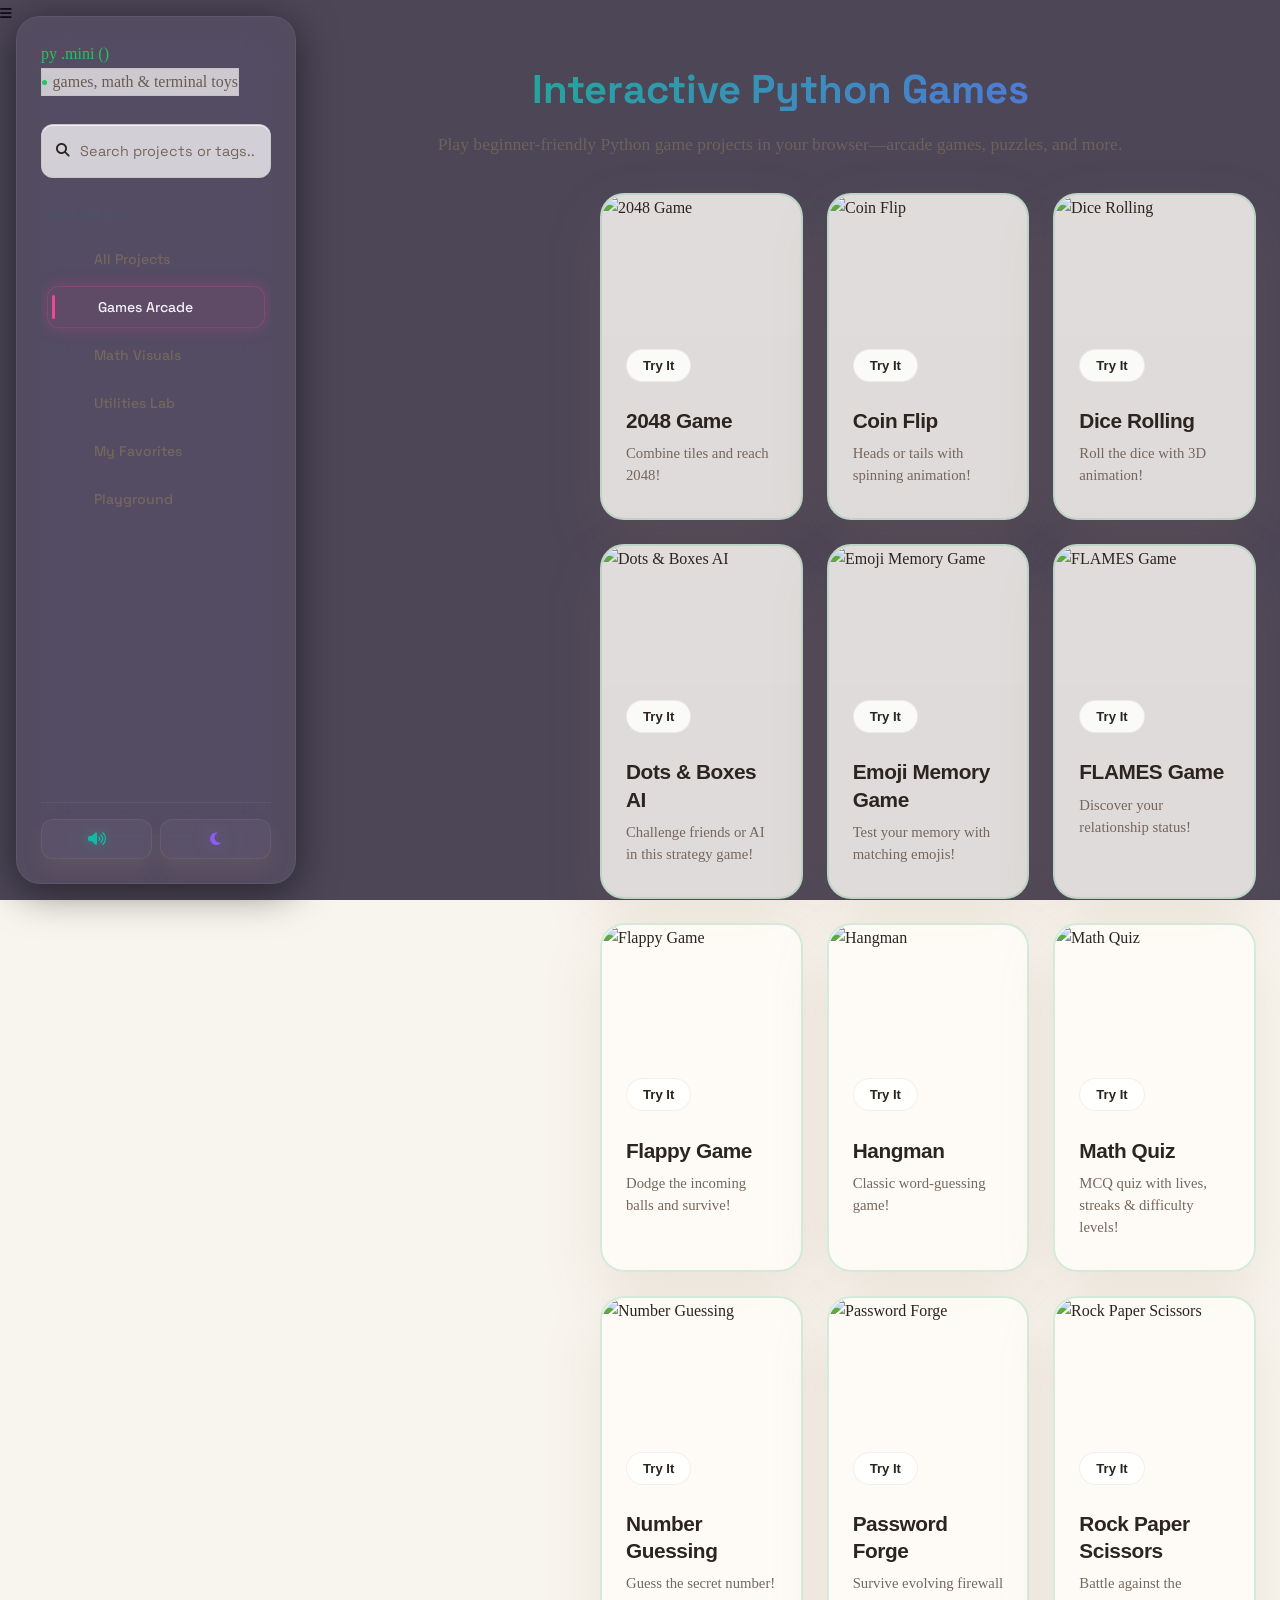
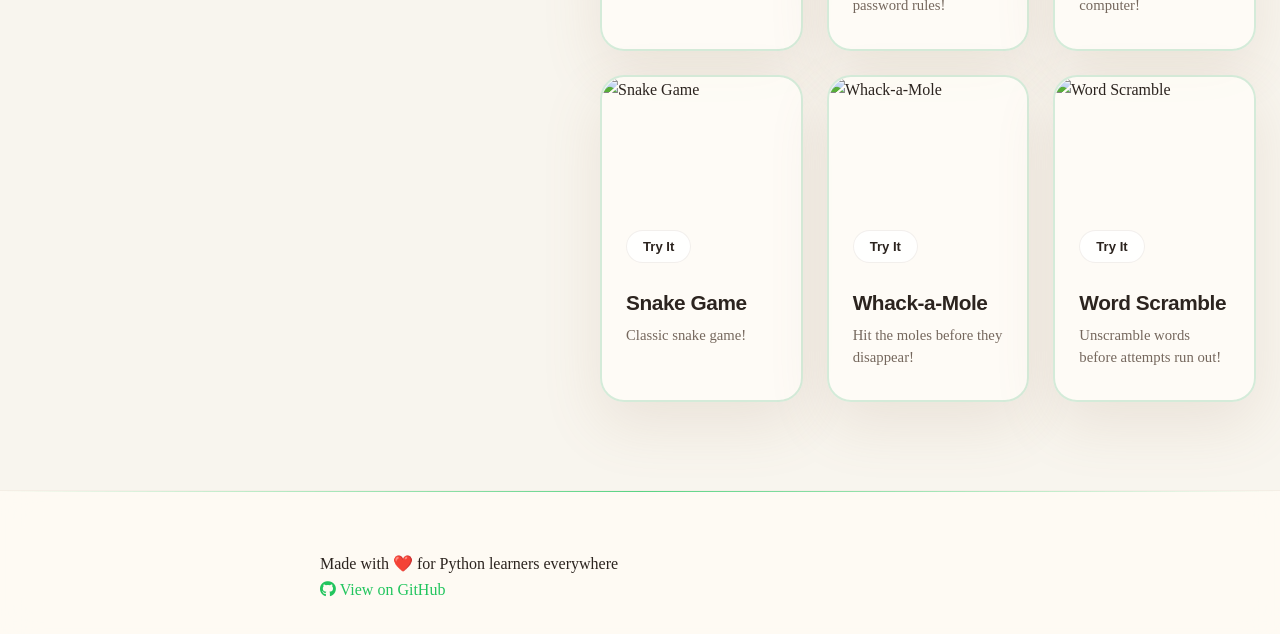
==== commit 6b4755e9: "Merge branch 'main' into fix/issue-884" ====
--- a/web-app/games.html
+++ b/web-app/games.html
@@ -1,98 +1,134 @@
-<!DOCTYPE html>
+<!doctype html>
 <html lang="en">
-
-<head>
-    <meta charset="UTF-8">
-    <meta name="viewport" content="width=device-width, initial-scale=1.0">
-    <meta name="description" content="Play beginner-friendly Python games in your browser. Arcade games, puzzles, strategy, and memory challenges with sleek dark/light mode UI. Zero installation required.">
-    <meta name="color-scheme" content="dark light">
-    <meta id="themeColorMeta" name="theme-color" content="#0f172a">
-    
+  <head>
+    <meta charset="UTF-8" />
+    <meta name="viewport" content="width=device-width, initial-scale=1.0" />
+    <meta
+      name="description"
+      content="Play beginner-friendly Python games in your browser. Arcade games, puzzles, strategy, and memory challenges with sleek dark/light mode UI. Zero installation required."
+    />
+    <meta name="color-scheme" content="dark light" />
+    <meta id="themeColorMeta" name="theme-color" content="#0f172a" />
+
     <!-- Open Graph / Facebook -->
-    <meta property="og:type" content="website">
-    <meta property="og:url" content="https://steam-bell-92.github.io/python-mini-project/games.html">
-    <meta property="og:title" content="Python Mini Games - Interactive Web Edition">
-    <meta property="og:description" content="Play beginner-friendly Python games in your browser. Arcade games, puzzles, strategy, and memory challenges with sleek dark/light mode UI. Zero installation required.">
-    <meta property="og:site_name" content="py.mini() lab">
+    <meta property="og:type" content="website" />
+    <meta
+      property="og:url"
+      content="https://steam-bell-92.github.io/python-mini-project/games.html"
+    />
+    <meta
+      property="og:title"
+      content="Python Mini Games - Interactive Web Edition"
+    />
+    <meta
+      property="og:description"
+      content="Play beginner-friendly Python games in your browser. Arcade games, puzzles, strategy, and memory challenges with sleek dark/light mode UI. Zero installation required."
+    />
+    <meta property="og:site_name" content="py.mini() lab" />
 
     <!-- Twitter -->
-    <meta name="twitter:card" content="summary_large_image">
-    <meta name="twitter:url" content="https://steam-bell-92.github.io/python-mini-project/games.html">
-    <meta name="twitter:title" content="Python Mini Games - Interactive Web Edition">
-    <meta name="twitter:description" content="Play beginner-friendly Python games in your browser. Arcade games, puzzles, strategy, and memory challenges with sleek dark/light mode UI. Zero installation required.">
+    <meta name="twitter:card" content="summary_large_image" />
+    <meta
+      name="twitter:url"
+      content="https://steam-bell-92.github.io/python-mini-project/games.html"
+    />
+    <meta
+      name="twitter:title"
+      content="Python Mini Games - Interactive Web Edition"
+    />
+    <meta
+      name="twitter:description"
+      content="Play beginner-friendly Python games in your browser. Arcade games, puzzles, strategy, and memory challenges with sleek dark/light mode UI. Zero installation required."
+    />
     <!-- Canonical Link -->
-    <link rel="canonical" href="https://steam-bell-92.github.io/python-mini-project/games.html">
+    <link
+      rel="canonical"
+      href="https://steam-bell-92.github.io/python-mini-project/games.html"
+    />
 
     <title>Python Mini Games - Interactive Web Edition</title>
-    <link rel="icon" href="assets/favicon.svg" type="image/svg+xml">
-    
+    <link rel="icon" href="assets/favicon.svg" type="image/svg+xml" />
+
     <!-- Structured Data (JSON-LD) -->
     <script type="application/ld+json">
-    {
-      "@context": "https://schema.org",
-      "@type": "ItemPage",
-      "name": "Interactive Python Games",
-      "description": "Play beginner-friendly Python arcade games, puzzles, and memory challenges in the browser.",
-      "url": "https://steam-bell-92.github.io/python-mini-project/games.html",
-      "publisher": {
-        "@type": "Organization",
-        "name": "py.mini() lab"
+      {
+        "@context": "https://schema.org",
+        "@type": "ItemPage",
+        "name": "Interactive Python Games",
+        "description": "Play beginner-friendly Python arcade games, puzzles, and memory challenges in the browser.",
+        "url": "https://steam-bell-92.github.io/python-mini-project/games.html",
+        "publisher": {
+          "@type": "Organization",
+          "name": "py.mini() lab"
+        }
       }
-    }
     </script>
 
-    <link rel="stylesheet" href="css/styles.css">
-    <link rel="stylesheet" href="https://cdnjs.cloudflare.com/ajax/libs/font-awesome/6.4.0/css/all.min.css">
+    <link rel="stylesheet" href="css/styles.css" />
+    <link
+      rel="stylesheet"
+      href="https://cdnjs.cloudflare.com/ajax/libs/font-awesome/6.4.0/css/all.min.css"
+    />
     <style>
-        /* ── Page background ── */
-        body[data-page="games"] {
-            background-image: url('assets/games-bg.jpg');
-            background-size: cover;
-            background-attachment: fixed;
-            background-position: center;
-        }
-
-        /* Overlay so cards stay readable */
-        body[data-page="games"]::before {
-            content: '';
-            position: fixed;
-            inset: 0;
-            background: rgba(10, 4, 30, 0.72);
-            z-index: 0;
-            pointer-events: none;
-        }
-
-        body[data-page="games"] .navbar,
-        body[data-page="games"] main,
-        body[data-page="games"] .footer {
-            position: relative;
-            z-index: 1;
-        }
-
-        /* Light mode overlay */
-        [data-theme="light"] body[data-page="games"]::before {
-            background: rgba(237, 233, 254, 0.80);
-        }
-
-        /* Active tab highlight for this page */
-        .tab[data-category="games"] {
-            background: var(--primary-color);
-            border-color: var(--primary-color);
-            color: white;
-        }
+      /* ── Page background ── */
+      body[data-page="games"] {
+        background-image: url("assets/games-bg.webp");
+        background-size: cover;
+        background-attachment: fixed;
+        background-position: center;
+      }
+
+      /* Overlay so cards stay readable */
+      body[data-page="games"]::before {
+        content: "";
+        position: fixed;
+        inset: 0;
+        background: rgba(10, 4, 30, 0.72);
+        z-index: 0;
+        pointer-events: none;
+      }
+
+      body[data-page="games"] .navbar,
+      body[data-page="games"] main,
+      body[data-page="games"] .footer {
+        position: relative;
+        z-index: 1;
+      }
+
+      /* Light mode overlay */
+      [data-theme="light"] body[data-page="games"]::before {
+        background: rgba(237, 233, 254, 0.8);
+      }
+
+      /* Active tab highlight for this page */
+      .tab[data-category="games"] {
+        background: var(--primary-color);
+        border-color: var(--primary-color);
+        color: white;
+      }
     </style>
-</head>
-
-<body data-page="games" class="sidebar-active">
+  </head>
+
+  <body data-page="games" class="sidebar-active">
     <a href="#main-content" class="skip-link">🚀 Skip to main content</a>
 
     <!-- Mobile Sidebar Toggle -->
-    <button type="button" class="mobile-sidebar-toggle" id="mobileSidebarToggle" aria-label="Toggle sidebar menu" aria-expanded="false">
+    <button
+      type="button"
+      class="mobile-sidebar-toggle"
+      id="mobileSidebarToggle"
+      aria-label="Toggle sidebar menu"
+      aria-expanded="false"
+    >
       <i class="fas fa-bars"></i>
     </button>
 
     <!-- ── PRIMARY SIDEBAR DOCK ──────────────────────────────────── -->
-    <aside class="sidebar-dock" id="mainSidebar" aria-label="Primary Navigation">
+    <aside
+      class="sidebar-dock"
+      id="mainSidebar"
+      aria-label="Primary Navigation"
+    >
       <div class="sidebar-brand">
         <a class="logo-wrap" href="index.html">
           <div class="logo-top-row">
@@ -107,29 +143,55 @@
       </div>
 
       <div class="sidebar-search">
-        <div class="search-box" style="position:relative">
+        <div class="search-box" style="position: relative">
           <i class="fas fa-search"></i>
-          <input aria-label="Search projects" id="searchInput" placeholder="Search projects or tags..." type="text"/>
+          <input
+            aria-label="Search projects"
+            id="searchInput"
+            placeholder="Search projects or tags..."
+            type="text"
+          />
           <div class="search-dropdown" id="searchDropdown">
             <div class="dropdown-content" id="searchDropdownContent">
-              <div class="search-loader" id="searchLoader" style="display:none"><div class="spinner"></div></div>
+              <div
+                class="search-loader"
+                id="searchLoader"
+                style="display: none"
+              >
+                <div class="spinner"></div>
+              </div>
               <div class="recent-searches-section" id="recentSearchesSection">
                 <div class="dropdown-section-title">Recent</div>
                 <div class="dropdown-list" id="recentSearchesList"></div>
               </div>
-              <div class="results-section" id="resultsSection" style="display:none">
+              <div
+                class="results-section"
+                id="resultsSection"
+                style="display: none"
+              >
                 <div class="dropdown-section-title">Projects</div>
                 <div class="dropdown-list" id="resultsList"></div>
               </div>
               <div class="tips-section" id="tipsSection">
                 <p><strong>Search tips</strong></p>
                 <ul>
-                  <li>Type a project name — <code>snake</code>, <code>quiz</code></li>
-                  <li>Filter by tag — <code>game</code>, <code>math</code>, <code>utility</code></li>
+                  <li>
+                    Type a project name — <code>snake</code>, <code>quiz</code>
+                  </li>
+                  <li>
+                    Filter by tag — <code>game</code>, <code>math</code>,
+                    <code>utility</code>
+                  </li>
                   <li>Press <code>Ctrl+K</code> to focus search</li>
                 </ul>
               </div>
-              <div class="no-results-message" id="noResultsMessage" style="display:none">No projects found. Try a different keyword.</div>
+              <div
+                class="no-results-message"
+                id="noResultsMessage"
+                style="display: none"
+              >
+                No projects found. Try a different keyword.
+              </div>
             </div>
           </div>
         </div>
@@ -137,28 +199,70 @@
 
       <div class="sidebar-menu-wrapper">
         <div class="sidebar-menu-title">Categories</div>
-        <nav class="sidebar-menu" role="tablist" aria-label="Filter by category">
-          <button aria-selected="false" class="sidebar-tab" data-category="all" role="tab" tabindex="-1">
+        <nav
+          class="sidebar-menu"
+          role="tablist"
+          aria-label="Filter by category"
+        >
+          <button
+            aria-selected="false"
+            class="sidebar-tab"
+            data-category="all"
+            role="tab"
+            tabindex="-1"
+          >
             <span class="sidebar-icon"><svg data-lucide="layers"></svg></span>
             <span class="sidebar-label">All Projects</span>
           </button>
-          <button aria-selected="true" class="sidebar-tab active" data-category="games" role="tab" tabindex="0">
-            <span class="sidebar-icon"><svg data-lucide="gamepad-2"></svg></span>
+          <button
+            aria-selected="true"
+            class="sidebar-tab active"
+            data-category="games"
+            role="tab"
+            tabindex="0"
+          >
+            <span class="sidebar-icon"
+              ><svg data-lucide="gamepad-2"></svg
+            ></span>
             <span class="sidebar-label">Games Arcade</span>
           </button>
-          <button aria-selected="false" class="sidebar-tab" data-category="math" role="tab" tabindex="-1">
+          <button
+            aria-selected="false"
+            class="sidebar-tab"
+            data-category="math"
+            role="tab"
+            tabindex="-1"
+          >
             <span class="sidebar-icon"><svg data-lucide="sigma"></svg></span>
             <span class="sidebar-label">Math Visuals</span>
           </button>
-          <button aria-selected="false" class="sidebar-tab" data-category="utilities" role="tab" tabindex="-1">
+          <button
+            aria-selected="false"
+            class="sidebar-tab"
+            data-category="utilities"
+            role="tab"
+            tabindex="-1"
+          >
             <span class="sidebar-icon"><svg data-lucide="wrench"></svg></span>
             <span class="sidebar-label">Utilities Lab</span>
           </button>
-          <button aria-selected="false" class="sidebar-tab" data-category="favorites" role="tab" tabindex="-1">
+          <button
+            aria-selected="false"
+            class="sidebar-tab"
+            data-category="favorites"
+            role="tab"
+            tabindex="-1"
+          >
             <span class="sidebar-icon"><svg data-lucide="star"></svg></span>
             <span class="sidebar-label">My Favorites</span>
           </button>
-          <button aria-selected="false" class="sidebar-tab" data-category="playground" role="tab" tabindex="-1">
+          <button
+            aria-selected="false"
+            class="sidebar-tab"
+            data-category="playground"
+            role="tab"
+            tabindex="-1"
+          >
             <span class="sidebar-icon"><svg data-lucide="terminal"></svg></span>
             <span class="sidebar-label">Playground</span>
           </button>
@@ -167,10 +271,20 @@
 
       <div class="sidebar-footer">
         <div class="sidebar-controls">
-          <button aria-label="Mute sounds" class="sound-toggle" id="soundToggle" type="button">
+          <button
+            aria-label="Mute sounds"
+            class="sound-toggle"
+            id="soundToggle"
+            type="button"
+          >
             <i class="fas fa-volume-up"></i>
           </button>
-          <button aria-label="Switch theme" class="theme-toggle" id="themeToggle" type="button">
+          <button
+            aria-label="Switch theme"
+            class="theme-toggle"
+            id="themeToggle"
+            type="button"
+          >
             <i class="fas fa-moon"></i>
           </button>
         </div>
@@ -178,200 +292,429 @@
     </aside>
 
     <main id="main-content" tabindex="-1">
-
-        <!-- Page Title Section -->
-        <section class="page-title-section" style="text-align: center; padding: 2rem 0 1rem 0;">
-            <div class="container">
-                <h1 style="font-size: 2.5rem; font-family: 'Space Grotesk', sans-serif; background: linear-gradient(135deg, #10b981, #6366f1); -webkit-background-clip: text; -webkit-text-fill-color: transparent; background-clip: text; margin: 0;">Interactive Python Games</h1>
-                <p style="color: var(--text-secondary); margin-top: 0.5rem; font-size: 1.1rem; opacity: 0.85;">Play beginner-friendly Python game projects in your browser—arcade games, puzzles, and more.</p>
-            </div>
-        </section>
-
-        <!-- Projects Grid — Games only -->
-        <section class="projects-section" aria-label="Game Projects">
-            <div class="container">
-                <div class="projects-grid" id="projectsGrid">
-
-                    <div class="project-card" data-category="games" data-project="2048-game"><img class="card-banner" src="assets/banners/2048-game.jpg" alt="2048 Game" loading="lazy"><div class="card-actions"><button class="btn-play">Try It</button></div>
-                        
-                        <h3>2048 Game</h3>
-                        <p>Combine tiles and reach 2048!</p>
-                        
-                    </div>
-
-                    <div class="project-card" data-category="games" data-project="coin-flip"><img class="card-banner" src="assets/banners/coin-flip.jpg" alt="Coin Flip" loading="lazy"><div class="card-actions"><button class="btn-play">Try It</button></div>
-                        
-                        <h3>Coin Flip</h3>
-                        <p>Heads or tails with spinning animation!</p>
-                        
-                    </div>
-
-                    <div class="project-card" data-category="games" data-project="dice-rolling"><img class="card-banner" src="assets/banners/dice-rolling.jpg" alt="Dice Rolling" loading="lazy"><div class="card-actions"><button class="btn-play">Try It</button></div>
-                        
-                        <h3>Dice Rolling</h3>
-                        <p>Roll the dice with 3D animation!</p>
-                        
-                    </div>
-
-                    <div class="project-card" data-category="games" data-project="dots-boxes"><img class="card-banner" src="assets/banners/dots-boxes.jpg" alt="Dots &amp; Boxes AI" loading="lazy"><div class="card-actions"><button class="btn-play">Try It</button></div>
-                        
-                        <h3>Dots &amp; Boxes AI</h3>
-                        <p>Challenge friends or AI in this strategy game!</p>
-                        
-                    </div>
-
-                    <div class="project-card" data-category="games" data-project="emoji-memory"><img class="card-banner" src="assets/banners/emoji-memory.jpg" alt="Emoji Memory Game" loading="lazy"><div class="card-actions"><button class="btn-play">Try It</button></div>
-                        
-                        <h3>Emoji Memory Game</h3>
-                        <p>Test your memory with matching emojis!</p>
-                        
-                    </div>
-
-                    <div class="project-card" data-category="games" data-project="flames"><img class="card-banner" src="assets/banners/flames.jpg" alt="FLAMES Game" loading="lazy"><div class="card-actions"><button class="btn-play">Try It</button></div>
-                        
-                        <h3>FLAMES Game</h3>
-                        <p>Discover your relationship status!</p>
-                        
-                    </div>
-
-                    <div class="project-card" data-category="games" data-project="flappy-game"><img class="card-banner" src="assets/banners/flappy-game.jpg" alt="Flappy Game" loading="lazy"><div class="card-actions"><button class="btn-play">Try It</button></div>
-                        
-                        <h3>Flappy Game</h3>
-                        <p>Dodge the incoming balls and survive!</p>
-                        
-                    </div>
-
-                    <div class="project-card" data-category="games" data-project="hangman"><img class="card-banner" src="assets/banners/hangman.jpg" alt="Hangman" loading="lazy"><div class="card-actions"><button class="btn-play">Try It</button></div>
-                        
-                        <h3>Hangman</h3>
-                        <p>Classic word-guessing game!</p>
-                        
-                    </div>
-
-                    <div class="project-card" data-category="games" data-project="math-quiz"><img class="card-banner" src="assets/banners/math-quiz.jpg" alt="Math Quiz" loading="lazy"><div class="card-actions"><button class="btn-play">Try It</button></div>
-                        
-                        <h3>Math Quiz</h3>
-                        <p>MCQ quiz with lives, streaks & difficulty levels!</p>
-                        
-                    </div>
-
-                    <div class="project-card" data-category="games" data-project="number-guessing"><img class="card-banner" src="assets/banners/number-guessing.jpg" alt="Number Guessing" loading="lazy"><div class="card-actions"><button class="btn-play">Try It</button></div>
-                        
-                        <h3>Number Guessing</h3>
-                        <p>Guess the secret number!</p>
-                        
-                    </div>
-
-                    <div class="project-card" data-category="games" data-project="password-forge"><img class="card-banner" src="assets/banners/password-forge.jpg" alt="Password Forge" loading="lazy"><div class="card-actions"><button class="btn-play">Try It</button></div>
-                        
-                        <h3>Password Forge</h3>
-                        <p>Survive evolving firewall password rules!</p>
-                        
-                    </div>
-
-                    <div class="project-card" data-category="games" data-project="rock-paper-scissor"><img class="card-banner" src="assets/banners/rock-paper-scissor.jpg" alt="Rock Paper Scissors" loading="lazy"><div class="card-actions"><button class="btn-play">Try It</button></div>
-                        
-                        <h3>Rock Paper Scissors</h3>
-                        <p>Battle against the computer!</p>
-                        
-                    </div>
-
-                    <div class="project-card" data-category="games" data-project="snake-game"><img class="card-banner" src="assets/banners/snake-game.jpg" alt="Snake Game" loading="lazy"><div class="card-actions"><button class="btn-play">Try It</button></div>
-                        
-                        <h3>Snake Game</h3>
-                        <p>Classic snake game!</p>
-                        
-                    </div>
-
-                    <div class="project-card" data-category="games" data-project="whack-a-mole"><img class="card-banner" src="assets/banners/whack-a-mole.jpg" alt="Whack-a-Mole" loading="lazy"><div class="card-actions"><button class="btn-play">Try It</button></div>
-                        
-                        <h3>Whack-a-Mole</h3>
-                        <p>Hit the moles before they disappear!</p>
-                        
-                    </div>
-
-                    <div class="project-card" data-category="games" data-project="word-scramble"><img class="card-banner" src="assets/banners/word-scramble.jpg" alt="Word Scramble" loading="lazy"><div class="card-actions"><button class="btn-play">Try It</button></div>
-                        
-                        <h3>Word Scramble</h3>
-                        <p>Unscramble words before attempts run out!</p>
-                        
-                    </div>
-
-                </div><!-- /projects-grid -->
-            </div>
-        </section>
-
+      <!-- Page Title Section -->
+      <section
+        class="page-title-section"
+        style="text-align: center; padding: 2rem 0 1rem 0"
+      >
+        <div class="container">
+          <h1
+            style="
+              font-size: 2.5rem;
+              font-family: &quot;Space Grotesk&quot;, sans-serif;
+              background: linear-gradient(135deg, #10b981, #6366f1);
+              -webkit-background-clip: text;
+              -webkit-text-fill-color: transparent;
+              background-clip: text;
+              margin: 0;
+            "
+          >
+            Interactive Python Games
+          </h1>
+          <p
+            style="
+              color: var(--text-secondary);
+              margin-top: 0.5rem;
+              font-size: 1.1rem;
+              opacity: 0.85;
+            "
+          >
+            Play beginner-friendly Python game projects in your browser—arcade
+            games, puzzles, and more.
+          </p>
+        </div>
+      </section>
+
+      <!-- Projects Grid — Games only -->
+      <section class="projects-section" aria-label="Game Projects">
+        <div class="container">
+          <div class="projects-grid" id="projectsGrid">
+            <div
+              class="project-card"
+              data-category="games"
+              data-project="2048-game"
+            >
+              <img
+                class="card-banner"
+                src="assets/banners/2048-game.webp"
+                alt="2048 Game"
+                loading="lazy"
+              / loading="lazy">
+              <div class="card-actions">
+                <button class="btn-play" aria-label="Play 2048 Game">Try It</button>
+              </div>
+
+              <h3>2048 Game</h3>
+              <p>Combine tiles and reach 2048!</p>
+            </div>
+
+            <div
+              class="project-card"
+              data-category="games"
+              data-project="coin-flip"
+            >
+              <img
+                class="card-banner"
+                src="assets/banners/coin-flip.webp"
+                alt="Coin Flip"
+                loading="lazy"
+              / loading="lazy">
+              <div class="card-actions">
+                <button class="btn-play" aria-label="Play Coin Flip">Try It</button>
+              </div>
+
+              <h3>Coin Flip</h3>
+              <p>Heads or tails with spinning animation!</p>
+            </div>
+
+            <div
+              class="project-card"
+              data-category="games"
+              data-project="dice-rolling"
+            >
+              <img
+                class="card-banner"
+                src="assets/banners/dice-rolling.webp"
+                alt="Dice Rolling"
+                loading="lazy"
+              / loading="lazy">
+              <div class="card-actions">
+                <button class="btn-play" aria-label="Play Dice Rolling">Try It</button>
+              </div>
+
+              <h3>Dice Rolling</h3>
+              <p>Roll the dice with 3D animation!</p>
+            </div>
+
+            <div
+              class="project-card"
+              data-category="games"
+              data-project="dots-boxes"
+            >
+              <img
+                class="card-banner"
+                src="assets/banners/dots-boxes.webp"
+                alt="Dots &amp; Boxes AI"
+                loading="lazy"
+              / loading="lazy">
+              <div class="card-actions">
+                <button class="btn-play" aria-label="Play Dots &amp; Boxes AI">Try It</button>
+              </div>
+
+              <h3>Dots &amp; Boxes AI</h3>
+              <p>Challenge friends or AI in this strategy game!</p>
+            </div>
+
+            <div
+              class="project-card"
+              data-category="games"
+              data-project="emoji-memory"
+            >
+              <img
+                class="card-banner"
+                src="assets/banners/emoji-memory.webp"
+                alt="Emoji Memory Game"
+                loading="lazy"
+              / loading="lazy">
+              <div class="card-actions">
+                <button class="btn-play" aria-label="Play Emoji Memory Game">Try It</button>
+              </div>
+
+              <h3>Emoji Memory Game</h3>
+              <p>Test your memory with matching emojis!</p>
+            </div>
+
+            <div
+              class="project-card"
+              data-category="games"
+              data-project="flames"
+            >
+              <img
+                class="card-banner"
+                src="assets/banners/flames.webp"
+                alt="FLAMES Game"
+                loading="lazy"
+              / loading="lazy">
+              <div class="card-actions">
+                <button class="btn-play" aria-label="Play FLAMES Game">Try It</button>
+              </div>
+
+              <h3>FLAMES Game</h3>
+              <p>Discover your relationship status!</p>
+            </div>
+
+            <div
+              class="project-card"
+              data-category="games"
+              data-project="flappy-game"
+            >
+              <img
+                class="card-banner"
+                src="assets/banners/flappy-game.webp"
+                alt="Flappy Game"
+                loading="lazy"
+              / loading="lazy">
+              <div class="card-actions">
+                <button class="btn-play" aria-label="Play Flappy Game">Try It</button>
+              </div>
+
+              <h3>Flappy Game</h3>
+              <p>Dodge the incoming balls and survive!</p>
+            </div>
+
+            <div
+              class="project-card"
+              data-category="games"
+              data-project="hangman"
+            >
+              <img
+                class="card-banner"
+                src="assets/banners/hangman.webp"
+                alt="Hangman"
+                loading="lazy"
+              / loading="lazy">
+              <div class="card-actions">
+                <button class="btn-play" aria-label="Play Hangman">Try It</button>
+              </div>
+
+              <h3>Hangman</h3>
+              <p>Classic word-guessing game!</p>
+            </div>
+
+            <div
+              class="project-card"
+              data-category="games"
+              data-project="math-quiz"
+            >
+              <img
+                class="card-banner"
+                src="assets/banners/math-quiz.webp"
+                alt="Math Quiz"
+                loading="lazy"
+              / loading="lazy">
+              <div class="card-actions">
+                <button class="btn-play" aria-label="Play Math Quiz">Try It</button>
+              </div>
+
+              <h3>Math Quiz</h3>
+              <p>MCQ quiz with lives, streaks & difficulty levels!</p>
+            </div>
+
+            <div
+              class="project-card"
+              data-category="games"
+              data-project="number-guessing"
+            >
+              <img
+                class="card-banner"
+                src="assets/banners/number-guessing.webp"
+                alt="Number Guessing"
+                loading="lazy"
+              / loading="lazy">
+              <div class="card-actions">
+                <button class="btn-play" aria-label="Play Number Guessing">Try It</button>
+              </div>
+
+              <h3>Number Guessing</h3>
+              <p>Guess the secret number!</p>
+            </div>
+
+            <div
+              class="project-card"
+              data-category="games"
+              data-project="password-forge"
+            >
+              <img
+                class="card-banner"
+                src="assets/banners/password-forge.webp"
+                alt="Password Forge"
+                loading="lazy"
+              / loading="lazy">
+              <div class="card-actions">
+                <button class="btn-play" aria-label="Play Password Forge">Try It</button>
+              </div>
+
+              <h3>Password Forge</h3>
+              <p>Survive evolving firewall password rules!</p>
+            </div>
+
+            <div
+              class="project-card"
+              data-category="games"
+              data-project="rock-paper-scissor"
+            >
+              <img
+                class="card-banner"
+                src="assets/banners/rock-paper-scissor.webp"
+                alt="Rock Paper Scissors"
+                loading="lazy"
+              / loading="lazy">
+              <div class="card-actions">
+                <button class="btn-play" aria-label="Play Rock Paper Scissors">Try It</button>
+              </div>
+
+              <h3>Rock Paper Scissors</h3>
+              <p>Battle against the computer!</p>
+            </div>
+
+            <div
+              class="project-card"
+              data-category="games"
+              data-project="snake-game"
+            >
+              <img
+                class="card-banner"
+                src="assets/banners/snake-game.webp"
+                alt="Snake Game"
+                loading="lazy"
+              / loading="lazy">
+              <div class="card-actions">
+                <button class="btn-play" aria-label="Play Snake Game">Try It</button>
+              </div>
+
+              <h3>Snake Game</h3>
+              <p>Classic snake game!</p>
+            </div>
+
+            <div
+              class="project-card"
+              data-category="games"
+              data-project="whack-a-mole"
+            >
+              <img
+                class="card-banner"
+                src="assets/banners/whack-a-mole.webp"
+                alt="Whack-a-Mole"
+                loading="lazy"
+              / loading="lazy">
+              <div class="card-actions">
+                <button class="btn-play" aria-label="Play Whack-a-Mole">Try It</button>
+              </div>
+
+              <h3>Whack-a-Mole</h3>
+              <p>Hit the moles before they disappear!</p>
+            </div>
+
+            <div
+              class="project-card"
+              data-category="games"
+              data-project="word-scramble"
+            >
+              <img
+                class="card-banner"
+                src="assets/banners/word-scramble.webp"
+                alt="Word Scramble"
+                loading="lazy"
+              / loading="lazy">
+              <div class="card-actions">
+                <button class="btn-play" aria-label="Play Word Scramble">Try It</button>
+              </div>
+
+              <h3>Word Scramble</h3>
+              <p>Unscramble words before attempts run out!</p>
+            </div>
+          </div>
+          <!-- /projects-grid -->
+        </div>
+      </section>
     </main>
 
     <!-- Project Modal -->
-    <div class="modal" id="projectModal" role="dialog" aria-modal="true"
-         aria-labelledby="modalDialogTitle" aria-hidden="true">
-        <div class="modal-content">
-            <h2 id="modalDialogTitle" class="modal-dialog-title visually-hidden" tabindex="-1">Interactive project</h2>
-            <button type="button" class="modal-close" id="modalClose"
-                    aria-label="Close project dialog">&times;</button>
-            <div id="modalBody"></div>
-        </div>
+    <div
+      class="modal"
+      id="projectModal"
+      role="dialog"
+      aria-modal="true"
+      aria-labelledby="modalDialogTitle"
+      aria-hidden="true"
+    >
+      <div class="modal-content">
+        <h2
+          id="modalDialogTitle"
+          class="modal-dialog-title visually-hidden"
+          tabindex="-1"
+        >
+          Interactive project
+        </h2>
+        <button
+          type="button"
+          class="modal-close"
+          id="modalClose"
+          aria-label="Close project dialog"
+        >
+          &times;
+        </button>
+        <div id="modalBody"></div>
+      </div>
     </div>
 
-    <button type="button" class="back-to-top" id="backToTop" aria-label="Back to top" title="Back to top">
-        <i class="fas fa-arrow-up" aria-hidden="true"></i>
+    <button
+      type="button"
+      class="back-to-top"
+      id="backToTop"
+      aria-label="Back to top"
+      title="Back to top"
+    >
+      <i class="fas fa-arrow-up" aria-hidden="true"></i>
     </button>
 
     <footer class="footer">
-        <div class="container">
-            <p>Made with ❤️ for Python learners everywhere</p>
-            <p>
-                <a href="https://github.com/steam-bell-92/python-mini-project"
-                   target="_blank" rel="noopener noreferrer">
-                    <i class="fab fa-github" aria-hidden="true"></i> View on GitHub
-                </a>
-            </p>
-        </div>
+      <div class="container">
+        <p>Made with ❤️ for Python learners everywhere</p>
+        <p>
+          <a
+            href="https://github.com/steam-bell-92/python-mini-project"
+            target="_blank"
+            rel="noopener noreferrer"
+          >
+            <i class="fab fa-github" aria-hidden="true"></i> View on GitHub
+          </a>
+        </p>
+      </div>
     </footer>
 
-    <script src="js/audio.js"></script>
-    <script src="js/projects/rock-paper-scissor.js"></script>
-    <script src="js/projects/dice-rolling.js"></script>
-    <script src="js/projects/coin-flip.js"></script>
-    <script src="js/projects/number-guessing.js"></script>
-    <script src="js/projects/hangman.js"></script>
-    <script src="js/projects/flames.js"></script>
-    <script src="js/projects/dots-boxes.js"></script> 
-    <script src="js/projects/password-forge.js"></script> 
-    <script src="js/projects/snake.js"></script> 
-    <script src="js/projects/emoji-memory-game.js"></script>
-    <script src="js/projects/whack-a-mole.js"></script>
-    <script src="js/projects/2048-game.js"></script>        
-    <script src="js/projects/fibonacci.js"></script>
-    <script src="js/projects/pascal-triangle.js"></script>
-    <script src="js/projects/calculator.js"></script>
-    <script src="js/projects/collatz.js"></script>
-    <script src="js/projects/armstrong.js"></script>
-    <script src="js/projects/prime-analyzer.js"></script>
-    <script src="js/projects/projectile-motion.js"></script>
-    <script src="js/projects/progression-recognizer.js"></script>
-    <script src="js/projects/coordinate-polar-transform.js"></script>
-    <script src="js/projects/derivative-calculator.js"></script>
-    <script src="js/projects/morse-code.js"></script>
-    <script src="js/projects/tower-of-hanoi.js"></script>
-    <script src="js/projects/math-quiz.js"></script>
-    <script src="js/projects/simon-says.js"></script>
-    <script src="js/projects/flappy-game.js"></script>
-    <script src="js/projects/tic-tac-toe.js"></script>
-    <script src="js/projects/2048-game.js"></script>
-    <script src="js/projects/dots-boxes.js"></script>
-    <script src="js/projects/emoji-memory-game.js"></script>
-    <script src="js/projects/number-converter.js"></script>
-    <script src="js/projects/password-forge.js"></script>
-    <script src="js/projects/typing-speed-tester.js"></script>
-    <script src="js/projects/whack-a-mole.js"></script>
-    <script src="js/projects/word-scramble.js"></script>
-    <script src="js/projects/snake.js"></script>
-    <script src="js/projects/spot-the-difference.js"></script>
-    <script src="js/projects.js"></script>
-    <script src="https://unpkg.com/lucide@latest/dist/umd/lucide.js"></script>
-    <script src="js/main.js"></script>
+    <script defer src="js/audio.js"></script>
+    <script defer src="js/projects/rock-paper-scissor.js"></script>
+    <script defer src="js/projects/dice-rolling.js"></script>
+    <script defer src="js/projects/coin-flip.js"></script>
+    <script defer src="js/projects/number-guessing.js"></script>
+    <script defer src="js/projects/hangman.js"></script>
+    <script defer src="js/projects/flames.js"></script>
+    <script defer src="js/projects/dots-boxes.js"></script>
+    <script defer src="js/projects/password-forge.js"></script>
+    <script defer src="js/projects/snake.js"></script>
+    <script defer src="js/projects/emoji-memory-game.js"></script>
+    <script defer src="js/projects/whack-a-mole.js"></script>
+    <script defer src="js/projects/2048-game.js"></script>
+    <script defer src="js/projects/fibonacci.js"></script>
+    <script defer src="js/projects/pascal-triangle.js"></script>
+    <script defer src="js/projects/calculator.js"></script>
+    <script defer src="js/projects/collatz.js"></script>
+    <script defer src="js/projects/armstrong.js"></script>
+    <script defer src="js/projects/prime-analyzer.js"></script>
+    <script defer src="js/projects/projectile-motion.js"></script>
+    <script defer src="js/projects/progression-recognizer.js"></script>
+    <script defer src="js/projects/coordinate-polar-transform.js"></script>
+    <script defer src="js/projects/derivative-calculator.js"></script>
+    <script defer src="js/projects/morse-code.js"></script>
+    <script defer src="js/projects/tower-of-hanoi.js"></script>
+    <script defer src="js/projects/math-quiz.js"></script>
+    <script defer src="js/projects/simon-says.js"></script>
+    <script defer src="js/projects/flappy-game.js"></script>
+    <script defer src="js/projects/tic-tac-toe.js"></script>
+    <script defer src="js/projects/2048-game.js"></script>
+    <script defer src="js/projects/dots-boxes.js"></script>
+    <script defer src="js/projects/emoji-memory-game.js"></script>
+    <script defer src="js/projects/number-converter.js"></script>
+    <script defer src="js/projects/password-forge.js"></script>
+    <script defer src="js/projects/typing-speed-tester.js"></script>
+    <script defer src="js/projects/whack-a-mole.js"></script>
+    <script defer src="js/projects/word-scramble.js"></script>
+    <script defer src="js/projects/snake.js"></script>
+    <script defer src="js/projects/spot-the-difference.js"></script>
+    <script defer src="js/projects.js"></script>
+    <script defer src="https://unpkg.com/lucide@latest/dist/umd/lucide.js"></script>
+    <script defer type="module" src="js/main.js"></script>
     <script>lucide.createIcons();</script>
 
 </body>
--- a/web-app/css/styles.css
+++ b/web-app/css/styles.css
@@ -457,8 +457,6 @@
   color: var(--accent);
   border-color: var(--border-accent);
 }
-  white-space: nowrap;
-}
 
 .logo-tagline::before {
   content: "";
@@ -620,7 +618,7 @@
   display: flex;
   align-items: center;
   justify-content: center;
-  padding: calc(var(--nav-height) + 40px) 24px 60px;
+  padding: calc(var(--nav-height) + 12px) 24px 60px;
   overflow: hidden;
 }
 
@@ -1862,7 +1860,7 @@
   }
 
   body.sidebar-active:not(.sidebar-collapsed) .projects-section {
-    padding-left: 312px !important;
+    padding-left: 296px !important;
   }
 
   body.sidebar-collapsed .projects-section {
@@ -2292,6 +2290,111 @@
 
 .dropdown-recent-item:hover .dropdown-recent-remove {
   opacity: 1;
+}
+
+
+.recent-clear-all-btn {
+  background: none;
+  border: none;
+  color: var(--accent);
+  cursor: pointer;
+  font-size: 0.85rem;
+  padding: 0 6px;
+  margin-left: 12px;
+  display: inline-flex;
+  align-items: center;
+  gap: 8px;
+  transition: color var(--duration-fast) ease, text-shadow var(--duration-fast) ease;
+}
+
+.recent-clear-all-btn:hover {
+  color: var(--accent-glow);
+  text-shadow: 0 0 8px var(--accent-glow);
+}
+
+.dropdown-clear-all {
+  padding: 12px 16px;
+  border-top: 1px solid var(--border);
+  justify-content: center;
+}
+
+.dropdown-clear-all-btn {
+  background: none;
+  border: none;
+  color: var(--text-secondary);
+  cursor: pointer;
+  font-size: 0.8rem;
+  padding: 0;
+  display: flex;
+  align-items: center;
+  gap: 6px;
+  transition: color var(--duration-fast) ease;
+}
+
+.dropdown-clear-all-btn:hover {
+  color: var(--accent);
+}
+
+/* Confirm modal styles */
+.confirm-modal-overlay {
+  position: fixed;
+  inset: 0;
+  display: none;
+  align-items: center;
+  justify-content: center;
+  background: rgba(0,0,0,0.45);
+  z-index: 1200;
+}
+
+.confirm-modal-overlay.active {
+  display: flex;
+}
+
+.confirm-modal-content {
+  background: var(--surface);
+  color: var(--text);
+  border-radius: 10px;
+  padding: 18px;
+  width: 320px;
+  max-width: calc(100% - 40px);
+  box-shadow: 0 8px 30px rgba(2,6,23,0.6);
+  text-align: left;
+}
+
+.confirm-modal-content h3 {
+  margin: 0 0 8px 0;
+  font-size: 1.05rem;
+}
+
+.confirm-modal-content p {
+  margin: 0 0 16px 0;
+  color: var(--text-secondary);
+  font-size: 0.95rem;
+}
+
+.confirm-modal-actions {
+  display: flex;
+  justify-content: flex-end;
+  gap: 8px;
+}
+
+.btn {
+  padding: 8px 12px;
+  border-radius: 6px;
+  border: none;
+  cursor: pointer;
+}
+
+.btn-primary {
+  background: var(--accent);
+  color: var(--bg-on-accent, #fff);
+}
+
+.btn-primary:hover { box-shadow: 0 0 10px var(--accent-glow); }
+
+.btn-secondary {
+  background: transparent;
+  color: var(--text-secondary);
 }
 
 .tips-section p {
@@ -3293,7 +3396,7 @@
 
 @media (min-width: 1100px) {
   body.sidebar-active:not(.sidebar-collapsed) .footer {
-    padding-left: 312px !important;
+    padding-left: 296px !important;
     padding-right: 24px !important;
   }
 
@@ -5032,7 +5135,7 @@
   font-size: clamp(3rem, 7vw, 5.6rem);
   line-height: 1;
   letter-spacing: -0.05em;
-  margin-top: 0.75rem;
+  margin-top: 0;
 }
 
 .hero-title span {
@@ -5983,9 +6086,156 @@
 
   transition: width 0.08s linear;
 }
-/* Smooth sidebar enter/exit on index page scroll */
+
+/* Sidebar Layout - Clean version */
 .sidebar-dock {
-  transition:
-    transform var(--duration-slow, 500ms) cubic-bezier(0.16, 1, 0.3, 1),
-    opacity   var(--duration-slow, 500ms) cubic-bezier(0.16, 1, 0.3, 1);
-}
+  position: fixed;
+  top: 16px;
+  left: 16px;
+  bottom: 16px;
+  width: 280px;
+  background: var(--bg-glass);
+  backdrop-filter: blur(24px) saturate(1.4);
+  border: 1px solid var(--border);
+  border-radius: 24px;
+  padding: 24px;
+  z-index: 1000;
+  transform: translateX(-120%);
+  opacity: 0;
+  pointer-events: none;
+  transition: transform 0.3s cubic-bezier(0.16, 1, 0.3, 1), opacity 0.3s ease;
+}
+
+body.sidebar-active .sidebar-dock {
+  transform: translateX(0);
+  opacity: 1;
+  pointer-events: auto;
+}
+
+/* ===== SIDEBAR COLLAPSED STATE (when arrow is clicked) ===== */
+body.sidebar-collapsed .sidebar-dock {
+  width: 80px !important;
+  padding: 24px 12px !important;
+}
+
+body.sidebar-collapsed .sidebar-dock .sidebar-brand span,
+body.sidebar-collapsed .sidebar-dock .sidebar-menu-title,
+body.sidebar-collapsed .sidebar-dock .sidebar-label,
+body.sidebar-collapsed .sidebar-dock .sidebar-tab .sidebar-label {
+  display: none !important;
+}
+
+body.sidebar-collapsed .sidebar-dock .sidebar-tab {
+  justify-content: center !important;
+  padding: 10px !important;
+}
+
+body.sidebar-collapsed .sidebar-dock .sidebar-icon {
+  margin: 0 !important;
+  width: 24px !important;
+  height: 24px !important;
+}
+
+body.sidebar-collapsed .sidebar-dock .sidebar-tab::before {
+  display: none !important;
+}
+
+body.sidebar-collapsed .sidebar-dock .sidebar-search {
+  display: none !important;
+}
+
+body.sidebar-collapsed .sidebar-dock .sidebar-footer span {
+  display: none !important;
+}
+
+body.sidebar-collapsed .sidebar-dock .sidebar-footer button {
+  justify-content: center !important;
+}
+
+/* Main content shift for expanded sidebar */
+body.sidebar-active #main-content,
+body.sidebar-active main {
+  margin-left: 280px !important;
+  width: calc(100% - 280px) !important;
+}
+
+/* Main content shift for collapsed sidebar */
+body.sidebar-collapsed #main-content,
+body.sidebar-collapsed main {
+  margin-left: 80px !important;
+  width: calc(100% - 80px) !important;
+}
+
+body:not(.sidebar-active):not(.sidebar-collapsed) #main-content,
+body:not(.sidebar-active):not(.sidebar-collapsed) main {
+  margin-left: 0 !important;
+  width: 100% !important;
+}
+
+/* Container full width */
+#main-content .container,
+.projects-section .container {
+  max-width: 100% !important;
+  width: 100% !important;
+  padding-left: 24px !important;
+  padding-right: 24px !important;
+  margin: 0 auto !important;
+}
+
+/* Projects grid - FILL THE SPACE */
+.projects-grid {
+  display: grid !important;
+  width: 100% !important;
+  gap: 24px !important;
+  margin: 0 !important;
+  padding: 0 !important;
+}
+
+/* Force 3 equal columns on desktop (when sidebar is expanded OR collapsed) */
+@media (min-width: 1100px) {
+  body.sidebar-active .projects-grid,
+  body.sidebar-collapsed .projects-grid {
+    grid-template-columns: repeat(3, 1fr) !important;
+  }
+}
+
+/* 2 columns on medium screens */
+@media (max-width: 1099px) and (min-width: 768px) {
+  body.sidebar-active .projects-grid,
+  body.sidebar-collapsed .projects-grid {
+    grid-template-columns: repeat(2, 1fr) !important;
+  }
+}
+
+/* 1 column on mobile */
+@media (max-width: 767px) {
+  body.sidebar-active .projects-grid,
+  body.sidebar-collapsed .projects-grid {
+    grid-template-columns: 1fr !important;
+  }
+  
+  body.sidebar-active #main-content,
+  body.sidebar-collapsed #main-content {
+    margin-left: 0 !important;
+    width: 100% !important;
+  }
+}
+
+/* Make cards take full width of their grid cell */
+.project-card {
+  width: 100% !important;
+  min-width: 0 !important;
+  max-width: 100% !important;
+}
+
+/* Remove any extra padding/margin */
+.projects-section {
+  padding-left: 0 !important;
+  padding-right: 0 !important;
+}
+
+body.sidebar-active .projects-section,
+body.sidebar-collapsed .projects-section {
+  padding-left: 0 !important;
+  padding-right: 0 !important;
+}
